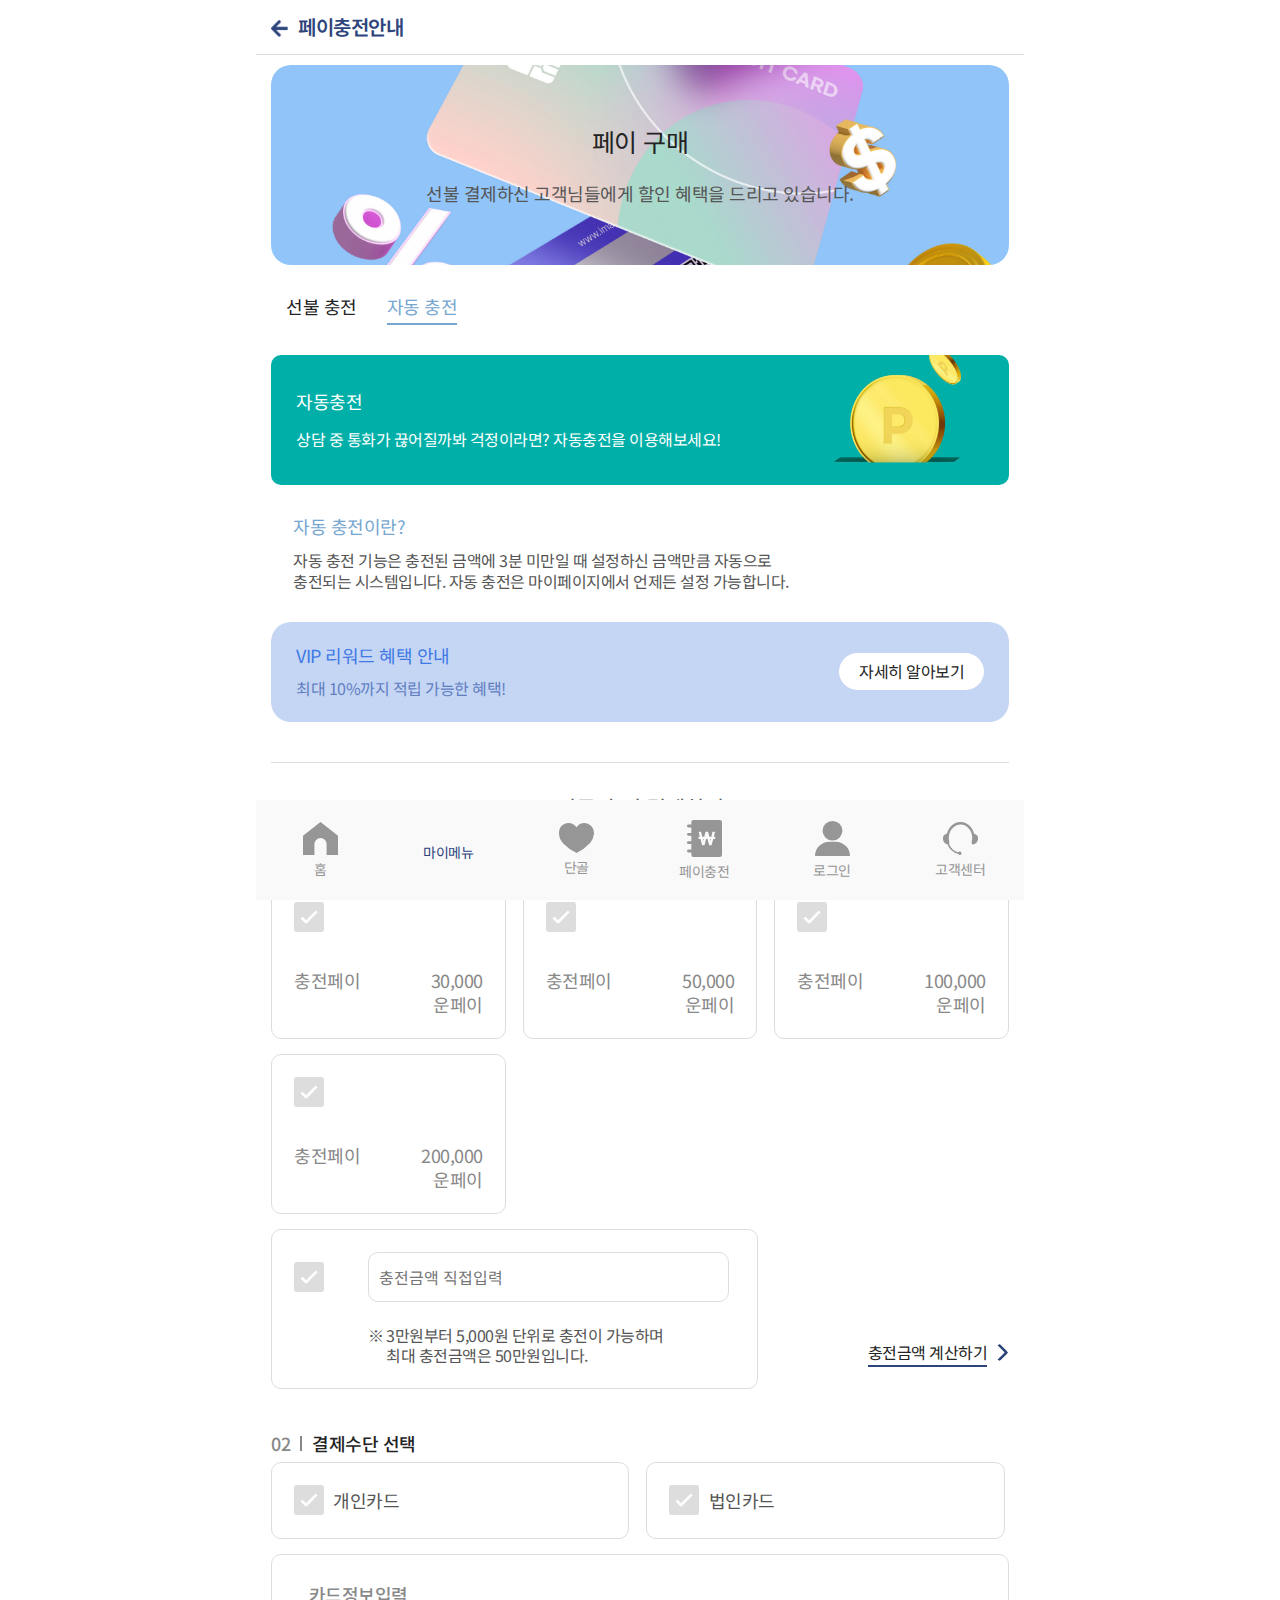
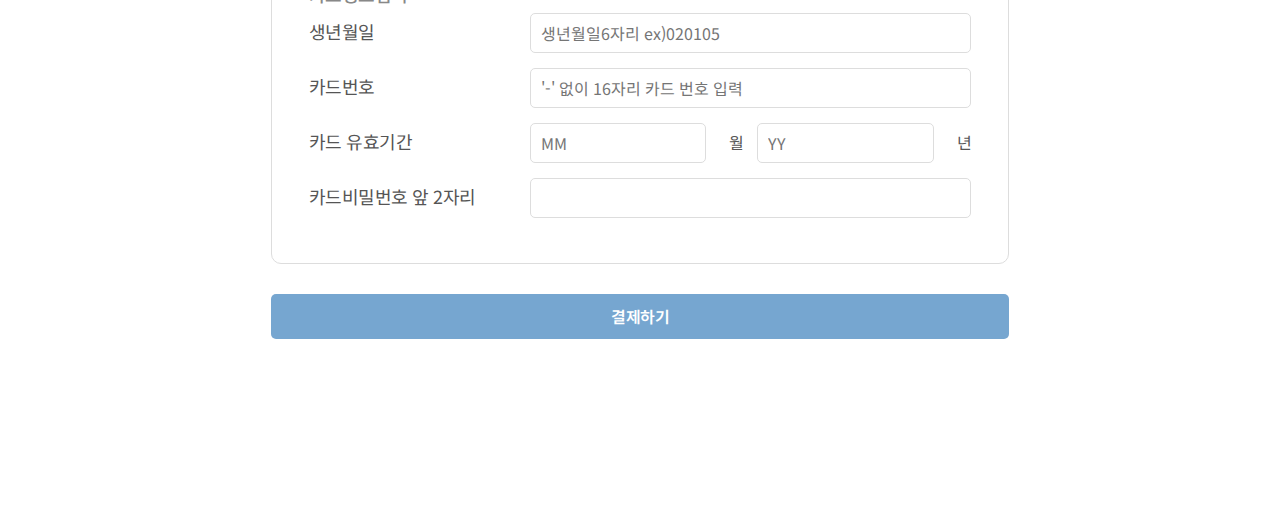
==== sub/auto_charge.html @ 11840596 "Update auto_charge.html" ====
<!DOCTYPE html>
<html lang="ko">
<head>
    <meta charset="UTF-8">
    <meta name="viewport" content="width=device-width, initial-scale=1.0">
    <title>운톡닷컴 페이충전</title>
    <link rel="preconnect" href="https://fonts.googleapis.com">
    <link rel="preconnect" href="https://fonts.gstatic.com" crossorigin>
    <link rel="stylesheet" href="https://fonts.googleapis.com/css2?family=Noto+Sans+KR:wght@100;300;400;500;700;900&family=Noto+Sans:ital,wght@0,100;0,200;0,300;0,400;0,500;0,600;0,700;0,800;0,900;1,100&display=swap">
    <link rel="stylesheet" href="../css/mobile_shop.css">
    <link rel="stylesheet" href="../css/reset.css">
    <link rel="stylesheet" href="../css/common.css">
    <link rel="stylesheet" href="../css/style.css">
    <link rel="stylesheet" href="../css/member.css">
    <link rel="stylesheet" href="../css/login.css">
    <link rel="stylesheet" href="https://cdnjs.cloudflare.com/ajax/libs/Swiper/9.4.1/swiper-bundle.min.css">
    <script src="https://cdnjs.cloudflare.com/ajax/libs/jquery/1.12.4/jquery.min.js"></script>
    <script src="https://cdnjs.cloudflare.com/ajax/libs/Swiper/9.4.1/swiper-bundle.min.js"></script>
    <script src="../js/nav.js"></script>
    <script src="../js/main.js"></script>
</head>
<body>
    <div id="wrap">
        <header id="header">
            <div class="headWrap">
                <a href="../index.html" class="flex">
                    <img src="../img/arrow_back.png" alt="뒤로가기" title=""> 페이충전안내</a>
            </div>    
        </header>
        <main id="container">        
            <div class="inner">
                <section id="charge_visual" class="table">
                    <div class="table_cell">
                        <h2 class="sub_title">페이 구매</h2>
                        <p>선불 결제하신 고객님들에게<br class="black_414"/> 할인 혜택을 드리고 있습니다.</p>
                    </div>
                </section>
                <section id="prepayment">
                    <div class="tab_box">
                        <ul class="flex">
                            <li><a href="../sub/charge.html">선불 충전</a></li>
                            <li class="active"><a href="../sub/auto_charge.html">자동 충전</a></li>
                        </ul>
                    </div>
                    <div class="banner auto_banner">
                        <h3>자동충전</h3>
                        <p>상담 중 통화가 끊어질까봐 걱정이라면?<br class="black_414"/> 자동충전을 이용해보세요!</p>
                    </div>
                    <div class="prepaid_box">
                        <h4><b>자동 충전이란?</b></h4>
                        <p>자동 충전 기능은 충전된 금액에 3분 미만일 때 설정하신 금액만큼 자동으로<br />충전되는 시스템입니다. 자동 충전은 마이페이지에서 언제든 설정 가능합니다.</p>
                    </div>
                    <div class="benefits flex">
                        <div class="inner">
                            <h3>VIP 리워드 혜택 안내</h3>
                            <p>최대 10%까지 적립 가능한 혜택!</p>
                        </div>
                        <div class="more_btn">
                            <a href="../sub/mypage/benefits.html">자세히 알아보기</a>
                        </div>
                    </div>
                </section>
                <section id="time_choice" class="auto_choice">
                    <form name="frm" id="frm" action="../charge_auto_update.html" class="charge-wrap" method="post" >
                        
                        <h3>자동 충전 결제하기</h3>
                        <div class="deps01">
                            <h4>01 <i></i> <span>자동충전 금액 선택</span></h4>
                            <ul class="clearfix">
                                <li class="item_layer">
                                    <div class="flex clearfix">
                                        <input type="checkbox"  data-it_name="30000" data-price="33000"  id="cost1-1"  data-charge="30000" data-time="15"  class="myCheckbox"  name="it_id" value="1676374103">
                                        <label for="cost1-1" data-price="33000" data-charge="30000"></label>
                                    </div>
                                    <div class="pay_area">
                                        <p class="charge_pay">
                                            <span class="pay_left">충전페이</span><span class="unpay"><big>30,000</big><br>운페이</span>
                                        </p>
                                        <p class="total_pay" style="display: none">
                                            <span class="pay_left">결제금액</span><span class="unpay"><big>33,000</big>원</span>
                                        </p>
                                    </div>
                                </li>
                                <li class="item_layer">
                                    <div class="flex clearfix">
                                        <input type="checkbox"  data-it_name="50000" data-price="55000"  id="cost1-2"  data-charge="50000" data-time="20"  class="myCheckbox"  name="it_id" value="1676374361">
                                        <label for="cost1-2" data-price="55000" data-charge="50000"></label>
                                    </div>
                                    <div class="pay_area">
                                        <p class="charge_pay">
                                            <span class="pay_left">충전페이</span><span class="unpay"><big>50,000</big><br>운페이</span>
                                        </p>
                                        <p class="total_pay" style="display: none">
                                            <span class="pay_left">결제금액</span><span class="unpay"><big>55,000</big>원</span>
                                        </p>
                                    </div>
                                </li>
                                <li class="item_layer">
                                    <div class="flex clearfix">
                                        <input type="checkbox"  data-it_name="100000" data-price="110000"  id="cost1-3"  data-charge="100000" data-time="42"  class="myCheckbox"  name="it_id" value="1676374435">
                                        <label for="cost1-3" data-price="110000" data-charge="100000"></label>
                                    </div>
                                    <div class="pay_area">
                                        <p class="charge_pay">
                                            <span class="pay_left">충전페이</span><span class="unpay"><big>100,000</big><br>운페이</span>
                                        </p>
                                        <p class="total_pay" style="display: none">
                                            <span class="pay_left">결제금액</span><span class="unpay"><big>110,000</big>원</span>
                                        </p>
                                    </div>
                                </li>
                                <li class="item_layer">
                                    <div class="flex clearfix">
                                        <input type="checkbox"  data-it_name="200000" data-price="220000"  id="cost1-4"  data-charge="200000" data-time="80"  class="myCheckbox"  name="it_id" value="1676374531">
                                        <label for="cost1-4" data-price="220000" data-charge="200000"></label>
                                    </div>
                                    <div class="pay_area">
                                        <p class="charge_pay">
                                            <span class="pay_left">충전페이</span><span class="unpay"><big>200,000</big><br>운페이</span>
                                        </p>
                                        <p class="total_pay" style="display: none">
                                            <span class="pay_left">결제금액</span><span class="unpay"><big>220,000</big>원</span>
                                        </p>
                                    </div>
                                </li>
                                <li class="last_box item_layer">
                                    <div class="flex">
                                        <input type="checkbox" name="it_id" data-it_name="직접입력" value="outitem" id="check_last" class="myCheckbox">
                                        <label for="check_last"></label>
                                    </div>
                                    <div class="pay_area">
                                        <p>
                                            <input type="number" name="pay_price" id="pay_price" placeholder="충전금액 직접입력">
                                            <label for=""><span></span></label>
                                        </p>
                                        <p class="txt"><span>※ </span><span> 3만원부터 5,000원 단위로 충전이 가능하며<br> 최대 충전금액은 50만원입니다.</span></p>
                                    </div>
                                </li>
                                <li class="last">
                                    <a href="#!">충전금액 계산하기</a><i></i>
                                </li>
                            </ul>
                        </div>
                        <!-- 결제수단 -->
                        <div class="deps02">
                            <h4>02 <i></i> <span>결제수단 선택</span></h4>
                            <ol class="clearfix">
                                <li class="flex">
                                    <input id="Credit" name="cardtype" value="개인카드" type="checkbox" class="myCheckbox">
                                    <label for="Credit"></label>
                                    <span>개인카드</span>
                                </li>
                                <li class="flex">
                                    <input id="Account" name="cardtype" value="법인카드"  type="checkbox" class="myCheckbox">
                                    <label for="Account"></label>
                                    <span>법인카드</span>
                                </li>
                            </ol>
                        </div>
                        <!-- 카드정보입력 -->
                        <div class="card_information">
                            <h4>카드정보입력</h4>
                            <label for="birth"  id="birthLabel">
                                <span class="first">생년월일</span>
                                <div class="text_box">
                                    <input type="number" id="birth" name="birth" value="" placeholder="생년월일6자리 ex)020105" maxlength="6" oninput="maxLengthCheck(this)" numberonly>
                                </div>
                            </label>
                            <label for="bizID" id="bizIDLabel" style="display:none;">
                                <span class="first">사업자등록번호</span>
                                <div class="text_box">
                                    <input type="number" id="bizID" name="bizid" value="" placeholder="사업자번호10자리 ex)1290011111" maxlength="10" oninput="maxLengthCheck(this)" numberonly>
                                </div>
                            </label>
                            <label for="no">
                                <span class="first">카드번호</span>
                                <div class="text_box">
                                    <input type="text" name="no" id="no" placeholder="'-' 없이 16자리 카드 번호 입력" numberonly maxlength="16"  oninput="maxLengthCheck(this)">
                                </div>
                            </label>
                            <label for="">
                                <span class="first">카드 유효기간</span>
                                <div class="text_box text2">
                                    <input type="number" placeholder="MM" name="month" maxlength="2" oninput="maxLengthCheck(this)"  class="win"><span>월</span>
                                    <input type="number" name="year" placeholder="YY" maxlength="2" oninput="maxLengthCheck(this)" class="win"> <span>년</span>
                                </div>
                            </label>
                            <label for="">
                                <span class="first">카드비밀번호 앞 2자리</span>
                                <div class="text_box">
                                    <input type="password" placeholder="" name="cardpw" id="card-pw" maxlength="2">
                                </div>
                            </label>
                        </div>

                        <div class="all_btn">
                            <a href="#" class="block order_btn">결제하기</a>
                        </div>
                        <input type="hidden" name="it_price" id="it_price">
                        <input type="hidden" name="it_name" id="it_name">
                        <input type="hidden" name="coinamt" id="coinamt">
                    </form>
                </section>
            </div>
            <script>
                /*$('.auto_choice .deps02 ol li > .myCheckbox').click(function() {
                    $('#alarm_modal').addClass('show');
                });*/
                $(document).ready(function() {
                    // 체크박스 상태 변화 감지
                    $('.deps02 .myCheckbox').change(function() {
                        // 현재 선택된 체크박스의 id 가져오기
                        let selectedId = $(this).attr('id');

                        // 모든 체크박스 해제
                        $('.deps02 .myCheckbox').prop('checked', false);

                        // 선택한 체크박스만 선택 상태로 만들기
                        $('#' + selectedId).prop('checked', true);

                        // 선택된 체크박스에 따라서 표시
                        if (selectedId === 'Credit') {
                            $('#birthLabel').show();
                            $('#bizIDLabel').hide();
                        } else if (selectedId === 'Account') {
                            $('#bizIDLabel').show();
                            $('#birthLabel').hide();
                        }
                    });
                });

                let isComposing = false;

                document.addEventListener('DOMContentLoaded', () => {
                    const numberOnlyInputs = document.querySelectorAll('input[type=text][numberonly]');

                    numberOnlyInputs.forEach(input => {
                        input.addEventListener('compositionstart', () => {
                            isComposing = true;
                        });

                        input.addEventListener('compositionend', () => {
                            isComposing = false;
                            setTimeout(() => {
                                input.value = input.value.replace(/[^0-9]/g, '');
                            }, 0);
                        });

                        input.addEventListener('input', (e) => {
                            if (!isComposing) {
                                setTimeout(() => {
                                    e.target.value = e.target.value.replace(/[^0-9]/g, '');
                                }, 0);
                            }
                        });
                    });
                });


                //number값일때 최대값 체크하여 제한하기
                function maxLengthCheck(object){
                    if (object.value.length > object.maxLength){
                        object.value = object.value.slice(0, object.maxLength);
                    }
                }
            </script>
            <style>
                .price_input{
                    display: block;
                    margin: 10px 0 0;
                    width: 100%;
            /* background: url(/img/select_arrow_g.png) no-repeat right 7px center/12px #fff; */
                    width: 100%;
                    height: 40px;
                    font-size: 14px;
                    color: #AAAAAA;
                    outline: 0;
                    border: 1px solid #ddd;
                    border-radius: 5px;
                    text-align: left;
                    padding: 10px;
                }
            </style>

            <form action="#!">
                <div id="calculate" class="modal">
                    <div class="modal-content">
                        <h3>충전 금액 계산하기</h3>
                        <a href="#!" class="close"><img src="../img/close_icon.png" alt="닫기버튼"></a>
                        <div class="flex">
                            <span class="block">상담 가격 (30초당)
                                <select  name="point" id="cost_each" onchange="val_1=this.value">
                                    <option value="0">0원</option>
                                    <option value="1000">1,000원</option>
                                    <option value="1200">1,200원</option>
                                    <option value="1300">1,300원</option>
                                    <option value="1500">1,500원</option>
                                </select>
                            </span>
                            <span class="block">보유 코인
                                <input type="text" class="price_input my_coin" value="0" onchange="val_2=this.value">
                            </span>
                        </div>
                        <div class="total_btn" onclick="calcing(val_1,val_2)">
                            <a href="#"><img src="../img/calc_icon.png" alt="" >계산하기</a>
                        </div>
                        <div class="timer">
                            <p><span class="forminsec">0 분 0 초</span> 상담가능</p>
                        </div>
                        <div class="modal-buttons">
                            <button type="button" id="calc_confirmBtn">확인</button>
                        </div>
                    </div>
                </div>
            </form>
            <div id="terms_modal" class="modal">
                <div class="modal-content">
                    <h3 class="font_nomal">정보수집약관</h3>
                    <a href="#!" class="close"><img src="/img/close_icon.png" alt="닫기버튼"></a>

                    <div class="terms">
                        <h4 class="font_small">결제정보 수집약관</h4>
                        <p class="font_small">
                            운톡닷컴의 결제정보 수집 약관이 들어갑니다.운톡닷컴의 결제정보 수집 약관이 들어갑니다. 운톡닷컴의 결제정보 수집 약관이 들어갑니다. 톡닷컴의 결제정보 수집 약관이 들어갑니다. 운톡닷컴의 결제정보 수집 약관이 들어갑니다.
                        </p>
                    </div>
                </div>
            </div>
            <!-- 결제하기 알림 팝업 -->
            <div id="alarm_modal" class="modal">
                <div class="modal-content">
                    <h3>알림</h3>

                    <div class="alarm_txt">
                        <p>다음과 같이 자동충전을 설정하시겠습니까?</p>
                        <p>남은시간이 <span>3분 미만</span>이 되면<br />
                            자동으로 <b>30,000(VAT별도)원</b>이 <span>결제</span>되어<br />
                            <b>30,000페이</b>가 자동충전됩니다.</p>
                    </div>
                    <div class="modal-buttons">
                        <button id="cancelBtn">취소</button>
                        <button id="alarm_confirmBtn">확인</button>
                    </div>
                </div>
            </div>


            <script>
                //동의 체크 라벨 트리커 시키기
                function triggerLabel() {
                    document.querySelector('label[for="agree"]').click();
                }

                $('.item_layer').click(function() {
                    $(".item_layer").each(function(){
                        $(this).removeClass('active');
                        $(this).find('input[type=checkbox]').prop('checked',false);

                    });
                    $(this).closest('li').toggleClass('active');
                    $(this).prop('checked',true);
                    if ($(this).closest('li').hasClass('active')) {
                        let checkTime = $(this).data('time');
                        let checkPrice = $(this).data('price');
                        let checkBay = $(this).data('charge');
                        let it_id = $(this).val();
                        //console.log(checkTime+" "+checkPrice+" "+checkBay+" "+it_id);

                        if (it_id !="outitem") {
                            $(".it_time").text(checkTime);
                            $(".it_model").text(number_format(checkBay));
                            $(".it_price").text(number_format(checkPrice));
                            //$(".it_time").text(checkTime);
                        }else{
                            $(".it_time").text('');
                            $(".it_model").text('');
                            $(".it_price").text('');
                        }
                    }
                });

                $('.pay_layer .myCheckbox').click(function() {
                    $(".pay_layer").each(function(){
                        $(this).removeClass('active');
                        $(this).find('input[type=checkbox]').prop('checked',false);

                    });
                    $(this).closest('li').toggleClass('active');
                    $(this).prop('checked',true);
                });

                $(function(){
                    //계산하기 닫기 버튼
                    $("#calc_confirmBtn").click(function(){
                        $("#calculate").removeClass('show');
                    });
                });


                let val_1 = $('#cost_each option').eq(0).val();

                let val_2 = '';
                let val_result;
                let val_seconds;
                function calcing(val_1,val_2){
                    if(!val_2){
                        val_2 = $(".my_coin").val();
                    }
                    val_result = ((val_2 / val_1) * 30);
                    val_seconds = val_result % 60;
                    // console.log(Math.floor(val_result/60) + '분:' + Math.floor(val_seconds) + '초');
                    //$('.forminsec').text(Math.floor(val_result/60)+"분 "+Math.floor(val_seconds)+'초');

                }

                $(function(){
                    $(".order_btn").click(function(){

                        /*let agree = $("input[name='agree']:checked").val();
                        if(!agree){
                            alert('결제 정보 수집 및 제공에 동의해 주세요.');
                            return false;
                        }*/
                        if(!g5_is_member){
                            alert("로그인 이후 이용가능합니다. 로그인후 이용해 주세요.");
                            location.href='http://untok.tium.co.kr/bbs/login.php?url=/sub/auto_charge.php';
                            return false;
                        }

                        it_id = $("input[name='it_id']:checked").val();
                        if(!it_id){
                            alert('충전할 요금제를 선택해 주세요.');
                            return false;
                        }
                        if (it_id =="outitem") {
                            if ($("input[name='pay_price']").val() =="") {
                                alert("결제금액을 입력해주세요");
                                return false;
                            }
                            it_price = $("input[name='pay_price']").val();
                        }


                        let card_type = "";
                        $(".deps02 .myCheckbox").each(function(){
                        if ($(this).prop('checked') ==true){
                            card_type = $(this).val();
                        }
                        });
                        if(card_type ==""){
                            alert("결제수단을 선택해 주세요.");
                            return false;
                        }
                        if (card_type =="개인카드"){
                            if($("#birth").val() ==""){
                                alert("생년월일을 입력해주세요.");
                                $("#birth").focus();
                                return false;
                            }
                        }else{
                            if($("#bizID").val() ==""){
                                alert("사업자번호를 입력해주세요.");
                                $("#bizID").focus();
                                return false;
                            }
                        }

                        if($("input[name='no']").val() ==""){
                            alert("카드번호를 입력해주세요.");
                            $("input[name='no1']").focus();
                            return false;
                        }
                        let cardno = $("input[name='no']").val();
                        if (cardno.length !=16) {
                            alert('카드번호를 정확히 입력해 주세요.');
                            return false;
                        }
                        if($("input[name='month']").val() ==""){
                            alert("카드번호 유효기간월을 입력해주세요.");
                            $("input[name='month']").focus();
                            return false;
                        }
                        if($("input[name='year']").val() ==""){
                            alert("카드번호 유효기간년을 입력해주세요.");
                            $("input[name='year']").focus();
                            return false;
                        }

                        if($("#card-pw").val() ==""){
                            alert("비밀번호를 입력해주세요.");
                            $("#card-pw").focus();
                            return false;
                        }

                        let chargePrice =0;
                        // 부가세율
                        let taxRate = 10; // %
                        $(".item_layer").each(function(){
                            if ($(this).hasClass('active')) {
                                it_name = $(this).find('input').data('it_name');
                                chargePrice = $(this).find('input').data('charge');
                                it_price = $(this).find('input').data('price');
                                if (it_id =="outitem") {
                                    chargePrice = parseInt($("input[name='pay_price']").val());

                                    // 부가세 구하기
                                    var tax = chargePrice * (taxRate / 100);
                                    it_price = chargePrice + tax;
                                }
                            }
                        });
                        $("input[name='it_price']").val(it_price);
                        $("input[name='it_name']").val(it_name);
                        $("input[name='coinamt']").val(chargePrice);
                        $("#frm").submit();

                    });
                });
            </script>
            <article class="quick-menu">
                <ul>
                    <li>
                        <a href="../index.html">
                            <img src="../img/quick-home.svg" alt="" class="on">
                            <img src="../img/quick-home_off.svg" alt="" class="off">
                            <p>홈</p>
                        </a>
                    </li>
                    <li class="on" >
                        <a href="../sub/mypage/mypage.html">
                            <img src="/..img/quick-menu2.svg" alt="" class="on">
                            <img src="../img/quick-menu_off2.svg" alt=""  class="off">
                            <p>마이메뉴</p>
                        </a>
                    </li>
                    <li >
                        <a href="../sub/mypage/connexion.html">
                            <img src="../img/quick-heart.svg" alt="" class="on">
                            <img src="../img/quick-heart_off.svg" alt=""  class="off">
                            <p>단골</p>
                        </a>
                    </li>
                    <li>
                        <a href="../sub/charge.html">
                            <img src="../img/quick-charge.svg" alt="" class="on">
                            <img src="../img/quick-charge_off.svg" alt=""  class="off">
                            <p>페이충전</p>
                        </a>
                    </li>
                    <li>
                        <a href="../sub/login.html">
                            <img src="../img/quick-login.svg" alt="">
                            <p>로그인</p>
                        </a>
                    </li>
                    <li class="center custom-button-1 custom-button-16" >
                        <a href="#!">
                            <img src="../img/quick-center_on.svg" alt="" class="on">
                            <img src="../img/quick-center.svg" alt=""  class="off">
                            <p>고객센터</p>
                        </a>
                    </li>
                </ul>
                <script>
                    $('.quick-menu ul li').click(function(){
                        $('.quick-menu ul li').removeClass('on');
                        $(this).addClass('on');
                    })
                </script>
            </article>
        </main>
        <footer id="footer"></footer>
        <button onclick="scrollToTop()" id="toTopBtn"></button>
    </div>    
</body>
</html>
---- css/mobile_shop.css ----
@charset "utf-8";
@import url(//fonts.googleapis.com/earlyaccess/nanumgothic.css);
@import url(//cdn.rawgit.com/hiun/NanumSquare/master/nanumsquare.css);

/* 초기화 */
/*html {overflow-y:scroll}
body {margin:0;padding:0;font-size:16px;line-height:1.267em;height:100%;font-family:"Nanum Square", "Nanum Gothic", "dotum", "Poppins", sans-serif;background:#fff;color:#666;min-width:320px}
html, h1, h2, h3, h4, h5, h6, form, fieldset {margin:0;padding:0;border:0}
h1, h2, h3, h4, h5, h6 {font-size:1em}
article, aside, details, figcaption, figure, footer, header, hgroup, menu, nav, section {display:block}
header ul, nav ul, footer ul {margin:0;padding:0;list-style:none}
legend {position:absolute;font-size:0;line-height:0;text-indent:-9999em;overflow:hidden}
label, input, button, select {vertical-align:middle}
input, button {margin:0;padding:0;font-size:1em}
button,input[type=submit] {cursor:pointer}
input[type=text], input[type=password], input[type=submit], input[type=image], button {-webkit-appearance:none}
input[type="button"], input[type="submit"], input[type="reset"], input[type="file"], button {-webkit-appearance:none;cursor:pointer;padding:0}
textarea, select {font-size:1em;font-family:"Nanum Square", "Nanum Gothic", "dotum", sans-serif}
textarea {border-radius:0;-webkit-appearance:none}
p {margin:0;padding:0;word-break:break-all}
hr {display:none}
pre {overflow-x:scroll;font-size:1.1em}
a:link, a:visited {color:#000;text-decoration:none}
ul,li,dl,dt,dd {padding:0;margin:0}
ul {list-style:none}

*, *:before, *:after {box-sizing:border-box;outline:none;-webkit-tap-highlight-color:rgba(0, 0, 0, 0)}
*,:after,:before {
 -webkit-box-sizing:border-box;
 -moz-box-sizing:border-box;
 box-sizing:border-box
}*/

input[type=text],input[type=password], textarea {
-webkit-transition:all 0.30s ease-in-out;
-moz-transition:all 0.30s ease-in-out;
-ms-transition:all 0.30s ease-in-out;
-o-transition:all 0.30s ease-in-out;
outline:none
}
 
input[type=text]:focus,input[type=password]:focus, textarea:focus,select:focus {
-webkit-box-shadow:0 0 5px #9ed4ff;
-moz-box-shadow:0 0 5px #9ed4ff;
box-shadow:0 0 5px #9ed4ff;
border:1px solid #558ab7 !important
}

/* 팝업레이어 */
#hd_pop {z-index:1000;position:relative;margin:0 auto;width:100%;height:0px}
#hd_pop h2 {position:absolute;font-size:0;text-indent:-9999em;line-height:0;overflow:hidden}
.hd_pops {position:absolute;border:1px solid #e9e9e9;background:#fff}
.hd_pops_con {}
.hd_pops img {max-width:100%;height:auto}
.hd_pops_footer {padding:10px 0;background:#000;color:#fff;text-align:right}
.hd_pops_footer button {margin-right:5px;padding:5px 10px;border:0;background:#393939;color:#fff}

/* 상단 레이아웃 */
#hd {position:relative}
#hd h1 {position:absolute;font-size:0;text-indent:-9999em;line-height:0;overflow:hidden}
#hd_wr {width:100%;background:#fff;border-bottom:1px solid #eee}
#hd_wr_inner {position:relative;margin:0 auto;max-width:1200px;height:100px;padding:15px}

.hd_right_btn {position:absolute;top:10px;right:0;margin-top:20px}
.hd_right_btn button {border:none;background:none;width:35px;height:35px;line-height:35px;margin-left:3px;font-size:1.2em}
.hd_right_btn>a {float:left;display:inline-block;width:35px;height:35px;line-height:35px;margin-left:3px;border:0;background:0;text-align:center;font-size:1.2em;vertical-align:top;color:#3c3c3c}
.hd_right_btn .cart {position:relative}
.hd_right_btn .cart .cart-count {position:absolute;top:20%;right:0px;display:block;height:16px;line-height:16px;background:#ff4444;font-size:11px;color:#fff;padding:0 5px;border-radius:50%}

.fixed #scroll_top_gnb {display:inline-block}
#scroll_top_gnb {display:none;width:885px;margin:15px 0 0 15px}
#gnb_scroll {margin:0 auto;display:table}
#gnb_scroll li {display:inline-block;font-size:1em;font-weight:bold;padding:0 10px}
#gnb_scroll li:hover a {color:#3e976c}

@media (max-width:1240px) {
	#hd_wr {padding:0 20px}
}

@media (max-width:1200px) {
	#scroll_top_gnb {width:auto}
}

@media (max-width:970px) {
	#hd_wr {padding:0}
}

.btn_align {float:left;display:inline-block}
.join_btn {position:relative}

.animated2 {
 -webkit-animation-duration:1s;
 animation-duration:1s;
 -webkit-animation-fill-mode:both;
 animation-fill-mode:both;
 -webkit-animation-timing-function:linear;
 animation-timing-function:linear;
 animation-iteration-count:infinite;
 -webkit-animation-iteration-count:infinite;
}

@-webkit-keyframes bounce2 {
 0%, 100% {-webkit-transform:translateY(0)}
 50% {-webkit-transform:translateY(-5px)}
}

@keyframes bounce2 {
 0%, 100% {transform:translateY(0)}
 50% {transform:translateY(-5px)}
}

.bounce2 {-webkit-animation-name:bounce2;animation-name:bounce2}
#animated-example {z-index:999999;width:45px;height:20px;font-size:0.65em;line-height:20px;background-color:#ffa841;opacity:0.8;color:#fff;position:absolute;top:35px;left:-5px;border-radius:3px}
#animated-example:before {content:"";position:absolute;top:-4px;right:18px;width:4px;height:4px;border-left:4px solid transparent;border-right:4px solid transparent;border-bottom:4px solid #ffa841}

.hd_search h3 {padding:20px;border-bottom:1px solid #f7f7f7}
.hd_search #sch_str {margin:20px;width:257px;height:40px;border-radius:20px;border:1px solid #eee;background:#f7f7f7;padding:0 40px 0 20px}
.hd_search #sch_submit {position:absolute;top:83px;right:25px;width:40px;height:35px;border:0;border-radius:0 3px 3px 0;cursor:pointer;background:none;font-size:15px;color:#333}
.hd_search .btn_close {position:absolute;right:10px;top:12px;z-index:999;color:#cecece}
.hd_search .btn_close:hover {color:#ddd}

.tnb_con {display:none;width:300px;background:#fff;border:1px solid #eee;position:absolute;top:70px;right:0;z-index:9999}
.tnb_con:before {content:"";position:absolute;top:-10px;right:5px;width:0;height:0;border-style:solid;border-width:0 10px 12px 10px;border-color:transparent transparent #fff transparent;z-index:1}
.tnb_con:after {content:"";position:absolute;top:-12px;right:5px;width:0;height:0;border-style:solid;border-width:0 10px 12px 10px;border-color:transparent transparent #eee transparent}

.hd_search .tnb_con:before {right:80px}
.hd_search .tnb_con:after {right:80px}

#btn_hdcate {position:absolute;top:10px;left:0;margin-top:25px;min-width:26px;width:26px;height:26px;background:none;border:0;font-size:1.4em;color:#3c3c3c}

#hd #btn_hdmy {position:absolute;top:10px;right:45px}

#hd_wr_inner #logo {text-align:center;margin-top:10px}
#hd_wr_inner #logo img {}

#hd_wr.fixed {position:fixed;top:0;left:0;z-index:999}
#hd_wr.fixed #hd_wr_inner {height:80px}
#hd_wr.fixed #hd_wr_inner #logo {display:inline-block;float:left;margin-top:5px}
#hd_wr.fixed #btn_hdcate {display:none;margin-top:20px}
#hd_wr.fixed .hd_right_btn {margin-top:10px}
#hd_wr.fixed #sidr {display:none}
#hd_wr.fixed .tnb_con {top:60px}

@media (max-width:970px) {
    #hd_wr_inner {height:60px}
    #hd_wr_inner #logo {display:inline-block;margin-top:-5px;margin-left:35px}
    #hd_wr_inner #logo img {width:90%}
    #btn_hdcate {margin-top:0;left:20px;top:17px}
    .fixed #scroll_top_gnb {display:none}
    .hd_right_btn {margin-top:0;margin-right:20px;}
    
    #hd_wr.fixed {}
	#hd_wr.fixed #hd_wr_inner {height:60px}
	#hd_wr.fixed #hd_wr_inner #logo {margin-top:-5px}
	#hd_wr.fixed #btn_hdcate {display:inline-block;margin-top:0}
	#hd_wr.fixed .hd_right_btn {margin-top:0}
	#hd_wr.fixed #sidr {display:none}
	#hd_wr.fixed .tnb_con {top:60px}
}

/*카테고리*/
.sidr {display:block;position:fixed;top:0;width:345px;height:100%;z-index:999999;overflow-x:hidden;overflow-y:auto;border-right:1px solid #eee;background:#fff}
.sidr.sidr-left {left:-345px;right:auto}
.menu_close {display:none}
.sidr-open .menu_close {display:block;position:fixed;left:345px;top:0;width:100%;height:100%;background:#000;color:#fff;font-size:20px;border:0;z-index:199999;opacity:0.7}
#category {clear:both}
#category .menu_wr {height:100%;overflow-y:auto;background:#fff;padding:30px;position:relative;z-index:199919}

.cate_tab:after {display:block;visibility:hidden;clear:both;content:""}
.cate_tab li {float:left;width:33.333%;text-align:center;font-size:0.92em}
.cate_tab a {display:block;border-bottom:1px solid #bbb;padding:10px 0;color:#666}
.cate_tab .selected {border-bottom:1px solid #3e976c;color:#3e976c}

#hd_sch {text-align:center;padding:0 0 10px}
#hd_sch h2 {position:absolute;font-size:0;text-indent:-9999em;line-height:0;overflow:hidden}
#hd_sch .sch_inner {position:relative}
#hd_sch #sch_str {width:100%;height:40px;border-radius:20px;border:1px solid #eee;background:#f7f7f7;padding:0 40px 0 20px}
#hd_sch .sch_submit {position:absolute;top:2px;right:5px;width:40px;height:35px;border:0;border-radius:0 3px 3px 0;cursor:pointer;background:none;font-size:15px;color:#333}

.cate a {display:block;color:#333;padding:0 10px;border-bottom:1px solid #efefef}
.cate li {position:relative;line-height:40px}
.cate li button {position:absolute;top:0;right:0;background:url;border:0;width:30px;height:40px;overflow:hidden;border:0;background:url(../img/mobile/gnb_bg.png) no-repeat 50% 50%;text-indent:-9999px}
.cate li button.ct_cl {background:url(../img/mobile/gnb_bg2.png) no-repeat 50% 50%}

.sub_cate {display:none}
.sub_cate a {border-bottom:1px solid #efefef;background:url(../img/btn_next.gif) no-repeat 21px 17px;padding-left:30px}
.sub_cate2 a {padding-left:40px;background-position:31px 17px}
.sub_cate3 a {padding-left:50px;background-position:41px 17px}
.sub_cate4 a {padding-left:60px;background-position:51px 17px}

/* 중간 레이아웃 */
#wrapper {}
#container {padding:0 0 10px;max-width:1120px;margin:0 auto}
#container.idx-container {max-width:100%}
#container .idx_only {max-width:1120px;margin:0 auto}
#container .idx_only:after {display:block;visibility:hidden;clear:both;content:""}
#container_title {margin:40px 0 10px;padding:0;font-size:1.4em;text-align:center;font-weight:bold}
#container_title span {display:inline-block;padding-bottom:10px}
#container.con_item_veiw {max-width:100%}
.con_tit_view {position:absolute;font-size:0;line-height:0;overflow:hidden}

@media (max-width:969px) {
	#container {padding:10px}
	#container.idx-container {padding:0}
	#container_title {margin:20px 0}
}

/* 내용관리 */
#ctt {margin:10px 0;padding:10px;border-top:1px solid #e9e9e9;border-bottom:1px solid #e9e9e9}
.ctt_admin {margin:0 5px;text-align:right}
#ctt header h1 {position:absolute;font-size:0;line-height:0;overflow:hidden}
#ctt_con {padding:10px 0}
.ctt_img {text-align:center}

/* 하단 레이아웃 */
#ft {border-top:1px solid #eee;margin:20px 0 0;text-align:left;line-height:1.5em}
#ft h2 {position:absolute;font-size:0;text-indent:-9999em;line-height:0;overflow:hidden}
#ft h3 {margin:0 0 15px;font-size:1.2em;font-weight:normal;letter-spacing:1px;font-weight:normal;color:#3e976c}
#ft h3 a {color:#3e976c}
.ft_wr {margin:0 auto;max-width:1200px;padding:20px 0}
.ft_wr:after {display:block;visibility:hidden;clear:both;content:""}
.ft_con {width:25%;float:left;padding:10px 3%;color:#777;font-size:0.85em;line-height:1.5em;word-wrap:break-word;border-left:1px solid #eee;min-height:230px}
#ft_cs {border-left:0}
#ft_cs strong {color:#000;font-size:1.5em}
#ft_cs p {margin:5px 0 0;color:#777}
#ft_cs .qa_link {display:inline-block;background:#397b57;color:#fff;padding:0 10px;line-height:32px;margin:10px 0 0;border-radius:2px}
#ft_bank p {margin:0 0 10px;color:#000;font-weight:bold}
#ft_if strong {display:block;color:#000}
#ft_if span {margin-right:5px;display:inline-block}

#ft_link {border-top:1px solid #eee;border-bottom:1px solid #eee;padding:5px 0;text-align:center;font-size:0.85em}
#ft_link li {display:inline-block;line-height:14px;padding:0 10px;text-align:left;font-weight:normal;border-left:1px solid #d8d8d8}
#ft_link li:first-child {border:0}
#ft_link li a {color:#d8d8d8}

.ft_copy {font-size:0.85em;clear:both;background:#f9f9f9;padding:10px 0;text-align:center;color:#d0d0d0}
#ft_to_top {position:fixed;bottom:10px;right:10px;width:40px;height:40px;line-height:40px;background:#96c5ae;border-radius:50%;color:#fff;text-align:center;font-size:15px;z-index:99}
#ft_to_top:hover {background:#3e976c}

@media (max-width:969px) {
	.ft_con {width:100%;padding:20px 10px;min-height:auto;border-left:0;border-top:1px solid #eee}
	.ft_wr {padding:10px}
	#ft_cs {border-top:0}
	#ft_cs a {width:100%;text-align:center}
	#ft_link {padding:15px}
	#ft_link li {padding:0 5px}
}

/* 목록 바로가기 */
.sanchor {border-bottom:1px solid #3e976c;margin:30px 0 10px;text-align:center;font-size:0}
.sanchor:after {display:block;visibility:hidden;clear:both;content:""}
.sanchor li {display:inline-block;margin-bottom:-1px;text-align:center;line-height:40px;font-size:0.92em;font-size:12px;margin-left:-1px}
.sanchor a {display:block;color:#646464;border:1px solid #ddd;border-bottom-color:#3e976c;background:#fcfcfc;padding:0 30px}
.sanchor a:hover {background:#fff}
.sanchor a.sanchor_on {border:1px solid #3e976c;border-bottom:1px solid #fff;font-weight:bold;color:#000;background:#fff;position:relative}
.sanchor a span {display:inline-block;line-height:18px;padding:0 5px;background:#aaa;color:#fff;border-radius:5px}
.sanchor a.sanchor_on span {background:#3e976c}

@media (max-width:969px){
	.sanchor {border:none;border-bottom:0;margin-bottom:15px}
	.sanchor li {width:33.333%;margin-left:-1px}
	.sanchor a {padding:0 5px;border-color:#ddd}
	.sanchor a.sanchor_on {background:#fff;border-color:#3e976c;color:#3e976c}
}


/* ####### 쇼핑몰 컨텐츠 ####### */

.st_bg {display:inline-block;width:1px;height:10px;margin:0 10px;background:#e2e1e0;vertical-align:-1px}
#listtype {margin:30px 0 20px}

/* 장바구니 주문서 공통 */
#sod_chk {margin:10px;font-size:0.85em}
.sod_list {margin:10px;font-size:0.85em}
.sod_list .sod_li {background:#fff;border:1px solid #eee;margin:10px 0}
.sod_list .li_name {border-bottom:1px solid #eee;line-height:1.3em;padding:15px;font-size:1.2em}
.sod_list .li_op_wr {position:relative;margin:10px;padding-left:90px;min-height:80px}
.sod_list .total_img {position:absolute;top:0;left:0}
.sod_list .mod_options {padding:0 7px;border:1px solid #ff4444;color:#ff4444;background:#fff;height:30px;line-height:21px;margin:5px 0 0}
.sod_list .li_prqty {margin:10px 10px;border-top:1px solid #dcdcdc;padding:10px 0 0}
.sod_list .li_prqty:after {display:block;visibility:hidden;clear:both;content:''}
.sod_list .li_prqty_sp {float:left;width:50%;display:block;line-height:20px;padding:0 7px;text-align:right}
.sod_list .li_prqty_sp span {float:left}
.sod_list .prqty_sc,.sod_list .prqty_price {border-right:1px solid #dcdcdc}
.sod_list .total_price {background:#f5f5f5;border:1px solid #e2e2e2;display:block;clear:both;margin:10px;text-align:right;padding:5px 10px;line-height:20px}
.sod_list .total_price span {float:left}
.sod_list .total_price strong {font-size:1.25em;color:#ff4444}
.sod_opt li {padding-left:10px;background:url('../img/bullet.gif') no-repeat 3px 50%;color:#777;margin:3px 0;line-height:1.3em}

#sit_opt_added {margin:0 0 10px;padding:0 0 10px;border-bottom:0;list-style:none;border-bottom:1px solid #e9e9e9}
#sit_opt_added li {padding:10px 15px;border:1px solid #e9e9e9;position:relative;margin-bottom:5px}
#sit_opt_added li .opt_name {line-height:18px;padding:0 0 5px}
#sit_opt_added li .opt_count {}
#sit_opt_added li .opt_count:after {display:block;visibility:hidden;clear:both;content:""}
#sit_opt_added button {float:left;width:30px;height:30px;border:1px solid #cdcdcd;background:#fff;color:#666;font-size:0.92em}
#sit_opt_added button:hover {color:#000}
#sit_opt_added .num_input {float:left;border:0;height:30px;width:40px;border-top:1px solid #e4e4e4;border-bottom:1px solid #e4e4e4;text-align:center}
#sit_opt_added .sit_opt_del {border:0;font-size:15px;background:#fff;margin-left:3px}
#sit_opt_added .sit_opt_del:hover {color:red}
#sit_opt_added .sit_opt_prc {float:right;display:block;padding:0 3px;text-align:right;line-height:30px;font-size:1.183em;font-weight:bold}

/* 장바구니 */
#mod_option_frm {position:absolute;top:0;left:0;background:#fff;width:100%;z-index:99;border-radius:0 0 3px 3px;
-webkit-box-shadow:1px 1px 5px rgba(0,0,0,0.4);
-moz-box-shadow:1px 1px 5px rgba(0,0,0,0.4);
box-shadow:1px 1px 5px rgba(0,0,0,0.4)}
#mod_option_frm h2 {height:45px;line-height:45px;font-size:1.167em;background:#333;color:#fff;padding:0 15px}
#mod_option_frm #sit_tot_price {margin:15px;font-size:1.3em;font-weight:bold;text-align:right;position:relative}
#mod_option_frm #sit_tot_price span {font-weight:normal;font-size:13px}

#mod_option_frm #sit_sel_option ul {background:#f3f3f3;border:0}
#mod_option_frm h3 {margin:0 0 10px;color:#5772d5}
#mod_option_frm .option_wr {margin:15px}
#mod_option_frm .option_wr label {margin:0 0 5px;display:block}
#mod_option_frm .option_wr select {width:100%;height:30px;border:1px solid #d9d9d9;margin:0 0 5px}
#mod_option_frm .btn_confirm {margin:15px}
#mod_option_frm .btn_confirm .btn_submit {height:40px;font-size:1.167em;font-weight:bold;width:100%}
#mod_option_frm .btn_confirm .btn_close {position:absolute;top:0;right:0;width:45px;height:45px;border:0;background:none;color:#fff;font-size:1.25em}

#sod_bsk .btn_del_wr {margin:10px}
#sod_bsk .sod_ta_wr {background:#fff;padding:15px}
#sod_bsk .go_shopping {margin:10px}
#sod_bsk .go_shopping .btn01 {height:45px;line-height:43px;font-size:1em;font-weight:bold;width:100%;text-align:center}
#m_sod_bsk_tot {background:#f4f4f4;border-radius:5px;padding:5px 10px}
#m_sod_bsk_tot:after {display:block;visibility:hidden;clear:both;content:""}
#m_sod_bsk_tot dt {float:left;width:40%;padding:5px 0;line-height:20px;clear:both}
#m_sod_bsk_tot dd {float:left;width:60%;padding:5px 0;text-align:right;line-height:20px}
#m_sod_bsk_tot .sod_bsk_cnt {border-top:1px solid #e2e2e2;font-weight:bold;margin-top:5px;line-height:25px}
#m_sod_bsk_tot .sod_bsk_cnt strong {color:#ff4444;font-size:1.25em}
#sod_bsk_act .btn_submit {width:200px;height:45px;font-size:1em;font-weight:bold;margin:10px 0}

/* 주문서 작성 */
#sod_frm .od_prd_list {background:#fff}
.od_prd_list .td_chk {border-left:0}
.od_prd_list .td_prd {border-left:0;position:relative;padding-left:90px;min-height:100px}
.od_prd_list .td_prd .sod_img {position:absolute;top:15px;left:0}
.od_prd_list .td_prd .sod_name {min-height:80px}
.od_prd_list .td_prd .prd_name {font-size:1.167em}
.od_prd_list .total_prc {color:#ff006c;font-weight:bold;font-size:1.167em}

#sod_frm_orderer {padding:10px;border-bottom:1px solid #d6d3d3}
#sod_frm_taker {padding:10px}
#sod_frm_taker h2,#sod_frm_orderer h2 {margin:10px 0;font-size:1.25em}
.odf_list li {}
.odf_list label,.odf_list strong {display:block;margin:7px 0 5px;color:#444;font-weight:normal}
.odf_list .frm_input {width:100%;margin:0 0 5px}
.odf_list .dlv_slt div {background:#f3f3f3;border:1px solid #ccc;margin:5px 0;padding:10px}
.odf_list .dlv_slt div label {display:inline-block;margin:3px 0;color:#000}
#order_address {display:inline-block;width:100px;text-align:center;border:1px solid #3e976c;color:#fff;height:30px;margin-left:10px;line-height:28px;vertical-align:baseline;background:#3e976c}
.odf_list .ad_default {display:inline-block;margin:0}
.odf_list .btn_addsch {position:absolute;top:5px;right:5px;border-radius:3px;height:30px}
.odf_list .add_num {position:relative;display:block}
.odf_list textarea {border:1px solid #ccc;background:#fff;color:#000;vertical-align:middle;border-radius:3px;padding:5px;width:100%;height:70px;
-webkit-box-shadow:inset 0 1px 1px rgba(0, 0, 0, .075);
-moz-box-shadow:inset 0 1px 1px rgba(0, 0, 0, .075);
box-shadow:inset 0 1px 1px rgba(0, 0, 0, .075);
}
#m_sod_frm_paysel {margin:10px 0}
#m_sod_frm_paysel ul {margin:0 0;background:#fff;padding:10px;border-bottom:1px solid #ccc}
#m_sod_frm_paysel ul:after {display:block;visibility:hidden;clear:both;content:""}
#m_sod_frm_paysel li {float:left;padding:5px;width:46%;height:25px}
#m_sod_frm_paysel .KPAY {background:url('../../../img/kpay.png') no-repeat;width:37px;height:15px;overflow:hidden;text-indent:-999px;display:inline-block;background-size:100%}
#m_sod_frm_paysel .PAYNOW {background:url('../../../img/paynow.png') no-repeat;width:46px;height:15px;overflow:hidden;text-indent:-999px;display:inline-block;background-size:100%}
#m_sod_frm_paysel .PAYCO {background:url('../../../img/payco.png') no-repeat 1px;width:46px;height:15px;overflow:hidden;text-indent:-999px;display:inline-block;background-size:100%}
#m_sod_frm_paysel .inicis_lpay {background:url('../../../img/lpay_logo.png') no-repeat;width:35px;height:12px;overflow:hidden;text-indent:-999px;display:inline-block;background-size:100%}
.kakaopay_icon {background:url('../../../img/kakao.png') no-repeat;height:21px;width:74px;display:inline-block;overflow:hidden;text-indent:-999px;background-size:100%}
.samsung_pay {background:url('../../../img/samsungpay.png') no-repeat;height:12px;width:83px;display:inline-block;overflow:hidden;text-indent:-999px}

#sod_frm {font-size:0.85em}
#sod_frm .sod_ta_wr {background:#fff;padding:15px}
#sod_frm .btn_confirm {width:400px;margin:0 auto 10px}
#sod_frm .btn_submit {width:49.5%;height:45px;font-size:1em;margin:5px 0}
#sod_frm .btn_cancel,#sod_frm .btn01 {width:49.5%;line-height:45px;height:45px;font-size:1em;margin:5px 0;padding:0;border-radius:0}

#sod_frm_pay {padding:10px;border-top:1px solid #f3f3f3}
#sod_frm_pay h2 {margin:10px 0;font-size:1.25em}
#sod_frm_pay .cp_btn1,#sod_frm_pay .cp_cancel1 {margin-top:0}
.odf_tbl {position:relative}
.odf_tbl table {background:#fff;width:100%;border-collapse:collapse;border-bottom:1px solid #ccc}
.odf_tbl table th {border-top:1px solid #eceff4;padding:10px;text-align:left;width:120px;font-weight:normal}
.odf_tbl table td {border-top:1px solid #eceff4;padding:7px 10px;text-align:right}

#sod_frm_pt_alert {margin:10px 0;color:#328abd}

.sod_frm_point {padding:10px 0;clear:both}
.sod_frm_point div {background:#fff;border-bottom:1px solid #eceff4;padding:10px;text-align:right}
.sod_frm_point div:after {display:block;visibility:hidden;clear:both;content:''}
.sod_frm_point div label {float:left;line-height:30px}
.sod_frm_point div span {display:block;font-size:0.92em}
.sod_frm_point div span:after {display:block;visibility:hidden;clear:both;content:''}
.sod_frm_point .max_point_box em {font-style:normal !important}
.sod_frm_point div strong {float:left;color:#666;font-weight:normal}
.sod_frm_point #od_temp_point {height:30px;border:1px solid #ccc;text-align:right}

#settle_bank {background:#fff;border-bottom:1px solid #ccc;padding:10px;text-align:right;clear:both}
#settle_bank select {height:30px;margin:0 0 5px;width:100%}
#settle_bank #od_deposit_name {height:30px;border:1px solid #ccc;text-align:center}
#settle_bank label {float:left;line-height:30px}
#sod_frm_pt_info {border-bottom:1px solid #ccc}
.od_coupon {position:absolute;top:0;left:0;background:#fff;width:100%;z-index:99;border-radius:0 0 3px 3px;
-webkit-box-shadow:1px 1px 5px rgba(0,0,0,0.4);
-moz-box-shadow:1px 1px 5px rgba(0,0,0,0.4);
box-shadow:1px 1px 5px rgba(0,0,0,0.4)}
.od_coupon h3 {height:45px;line-height:45px;font-size:1.167em;background:#333;color:#fff;padding:0 15px;text-align:left}
.od_coupon .tbl_head02 {}
.od_coupon .tbl_head02 .btn_frmline {background:#3b67c2;color:#fff;border:0;padding:0 5px;line-height:25px}
.od_coupon .tbl_head02 td {text-align:left}
.od_coupon .tbl_head02 th {width:auto !important}
.od_coupon .tbl_head02 .td_mngsmall {width:60px;text-align:center}
.od_coupon .tbl_head02 .td_numbig {width:80px;text-align:right}
.od_coupon .btn_confirm {margin:20px}
.od_coupon .btn_confirm .btn_submit {height:40px;font-size:1.167em;font-weight:bold;width:100%}
.od_coupon .btn_confirm .btn_close {position:absolute;top:0;right:0;width:45px;height:45px;border:0;background:none;color:#fff;font-size:1.25em}

.cp_btn ,.cp_btn1 {padding:0 7px;border:1px solid #38b2b9;color:#38b2b9;background:#fff;height:23px;line-height:21px;margin:10px 0 0}
.cp_apply {background:#3b67c2;color:#fff;border:0;padding:0 5px;line-height:25px}
.cp_cancel,.cp_cancel1 {padding:0 7px;border:1px solid #aaa;color:#666;background:#fff;height:23px;line-height:21px;margin:10px 0 0 2px}

#sod_frm_escrow {margin:10px}
#sod_frm_escrow h2 {font-size:1.25em}
#od_pay_sl h3 {font-size:1.25em}

/* 쿠폰 */
#scp_list li {position:relative;padding:0}
#scp_list .li_pd {position:relative;padding:10px}
#scp_list .li_title {font-weight:bold;font-size:1.167em}
#scp_list .pd_price {position:absolute;top:10px;right:10px}
#scp_list .pd_price strong {color:#ff006c;font-size:1.5em}
#scp_list .li_target {color:#666;margin:5px 0 0;background:#f3f3f3;border-top:1px dotted #ccc;padding:5px 10px}
#scp_list .pd_date {float:right;color:#777}

/* 배송지 목록 */
#sod_addr {}
#sod_addr ul {margin:0;padding:0;list-style:none}
#sod_addr li {position:relative;padding:0;border-bottom:1px solid #e9e9e9}
#sod_addr .addr_title {border-bottom:1px solid #ddd;padding:10px 10px 10px 30px}
#sod_addr .ad_subject {height:30px;border:1px solid #bbb;width:100%;padding:0 10px}
#sod_addr .ad_chk {position:absolute;top:17px;left:10px}
#sod_addr .addr_info {padding:15px}
#sod_addr .addr_name {margin:0 0 10px;font-weight:bold;font-size:1.083em}
#sod_addr .addr_addr {line-height:1.5em;margin:5px 0}
#sod_addr .addr_tel {margin:5px 0;color:#666}
#sod_addr .fa-mobile {font-size:14px}
#sod_addr .addr_btn {border-radius:0 0 3px 3px;padding:10px}
#sod_addr .addr_btn:after {display:block;visibility:hidden;clear:both;content:""}
#sod_addr .sel_address {width:32%;float:left;margin-right:1%;height:30px;background:none;border:1px solid #333;color:#333;padding:0 5px}
#sod_addr .del_address {display:block;width:32%;text-align:center;float:left;margin-right:1%;border:1px solid #aaa;background:none;color:#888;padding:0 5px;height:30px;line-height:28px;vertical-align:middle}
#sod_addr input[type="radio"] {position:absolute;width:0;height:0;overflow:hidden;visibility:hidden;text-indent:-999px;left:0;z-index:-1px}
#sod_addr .add_lb {display:inline-block;float:left;width:32%;text-align:center;border:1px solid #4162ff;color:#4162ff;height:30px;line-height:28px}
#sod_addr input[type="radio"]:checked+.add_lb {z-index:3;background:#4162ff;color:#fff}

/* 주문내역 */
#sod_v {margin:10px}
#sod_v .td_stat {width:100px}
#sod_v_info {margin:0 0 10px;padding:10px;background:#e6d5d2;color:#883d1a;text-align:center;border-bottom:1px solid #c3bcb1}

/* 주문상세내역 */
#sod_list_inq {}
.sod_fin_list .sod_ta_wr {padding:15px;background:#fff}
.sod_fin_list h2 {position:absolute;border:0;font-size:0;line-height:0;content:""}
.sod_fin_list .prqty_stat {position:absolute;top:0;right:0;padding:3px 5px;background:#6583c5;color:#fff}
.sod_fin_list .li_opt {color:#777;margin:3px 0;line-height:1.3em;padding-right:50px}
#sod_sts_wrap {margin:10px}
#sod_sts_wrap .btn_wr {border-top:1px solid #bbb;text-align:center}
#sod_sts_explan_open {padding:0 10px;height:30px;border:1px solid #bbb;border-top:1px solid #e6e6e6;margin-top:-1px;color:#333;background:none}
#sod_sts_explan {display:none}
#sod_fin_legend {background:#f7f7f7;margin:0 0 10px;padding:10px;line-height:20px}
#sod_fin_legend:after {display:block;visibility:hidden;clear:both;content:""}
#sod_fin_legend dt {float:left;width:20%}
#sod_fin_legend dd {float:left;width:80%}
#sod_fin_view {margin:10px}
#sod_fin_view h2 {position:absolute;border:0;font-size:0;line-height:0;content:""}
#sod_fin_view h3 {font-size:1.167em;margin:20px 0 10px}

#sod_fin_no {margin:10px;border:2px solid #b9b9b9;background:#f3f3f3;color:#444;text-align:center;padding:10px}
#sod_fin_no strong {font-size:1em}

#sod_fin_tot {margin:10px}
#sod_fin_tot h2 {font-size:1.167em;margin:20px 0 10px}
#sod_fin_tot ul {margin:0;padding:0;list-style:none}
#sod_fin_tot li {padding:10px;background:#38b2b9;border-bottom:1px solid #5ec2c7;color:#fff;zoom:1}
#sod_fin_tot li:after {display:block;visibility:hidden;clear:both;content:""}
#sod_fin_tot #alrdy {border-bottom:0 !important}
#sod_fin_tot #alrdy .right {margin-top:10px;text-align:right;color:#f3f3f3;font-size:0.9em}
#sod_fin_tot #alrdy .right p {position:relative}
#sod_fin_tot #alrdy .right .title {position:absolute;left:0;padding-left:8px}
#sod_fin_tot strong {float:right}

#sod_fin_cancel {margin:10px}
#sod_fin_cancel h2 {position:absolute;border:0;font-size:0;line-height:0;content:""}
#sod_fin_cancel h2 {position:absolute;font-size:0;line-height:0;overflow:hidden}
#sod_fin_cancel button {height:40px;border:1px solid #5e6b6f;font-weight:bold;width:100%;background:none;color:#5e6b6f}
#sod_fin_cancel p {text-align:center;background:#ffe0e0;border:2px solid #d50c0c;padding:15px;color:#d50c0c;font-size:1.167em;font-weight:bold}
#sod_fin_cancelfrm {display:none;margin:10px 0 0;text-align:center;background:#fff;padding:15px}
#sod_fin_cancelfrm .frm_input {background:#fff;margin:0 0 5px;width:100%}
#sod_fin_cancelfrm .btn_frmline {background:#5e6b6f;color:#fff;border:0;padding:10px;width:100%;cursor:pointer}
#sod_fin_test {padding:10px}


/* 마이페이지 */
#smb_my {position:relative;max-width:1120px;font-size:0.85em;margin:20px auto}

#smb_my_ov{background:#fff;border:1px solid #e6e6e6;margin:0 0 15px;}
#smb_my_ov .hello_name{background:#f8f8f8;text-align:center;padding-bottom:20px;border-bottom:1px solid #e6e6e6;position:relative;}
#smb_my_ov h2 {position:absolute;font-size:0;text-indent:-9999em;line-height:0;overflow:hidden}
#smb_my_ov .my_img{display:inline-block;border-radius:50%;overflow:hidden;position:relative;margin:35px 0 0;
-webkit-box-shadow:0 6px 10px rgba(0,0,0,0.1);
-moz-box-shadow:0 6px 10px rgba(0,0,0,0.1);
box-shadow:0 6px 10px rgba(0,0,0,0.1);}
#smb_my_ov .btn_edit{position:absolute;bottom:0;left:0;width:100%;background:#959595;line-height:23px;color: #fff;}
#smb_my_ov .btn_edit:hover {background:#d25959;color:#fff}
#smb_my_ov .my_name {margin:10px 0}
#smb_my_ov .btn_out {position:absolute;top:0;right:0;background:#fff;border-bottom:1px solid #e6e6e6;border-left:1px solid #e6e6e6;border-radius:0 0 0 5px;padding:0 5px;line-height:22px;font-size:11px;color:#777}

#smb_my_wr {min-height:560px}

.my_cou_wr {border-bottom:1px solid #e6e6e6;font-weight:bold;}
.my_cou_wr:after {display:block;visibility:hidden;clear:both;content:""}
.my_cou_wr .my_cou {float:left;width:50%;border-right:1px solid #e6e6e6;text-align:center;padding:10px 0}
.my_cou_wr .my_po {float:left;width:50%;text-align:center;padding:10px 0}
.my_cou_wr img{padding:5px 0 0;width:23px;height:auto;}
.my_cou_wr a {color:#3e976c}
.my_cou_wr span {display:block;line-height:20px;color:#000}

.my_info {padding:0 10px;line-height:18px}
.my_info dt {border-top:1px solid #e6e6e6;color:#fda83c;padding:10px 0 0;font-size:0.92em}
.my_info dd {padding:0 0 10px}
.my_info dt:first-child {border:0}

.btn_my_if{width:100%;border:0;background:#fff;padding:10px;background:#f3f3f3}

#smb_my_od {position:relative;margin:0 0 50px;padding:0}
#smb_my_od h2 {margin:0 0 10px;font-size:1.25em}
#smb_my_wish {margin:0 0 35px}
#smb_my_wish h2 {margin:0 0 10px;font-size:1.25em}
#smb_my_wish ul:after {display:block;visibility:hidden;clear:both;content:""}
#smb_my_wish li {float:left;width:25%;padding:5px}
#smb_my_wish li img {width:100%;height:auto;}
#smb_my_wish li a {display:block;margin:5px 0;font-weight:bold}
#smb_my_wish .empty_list {width:100%;padding:100px 0;text-align:center}
#smb_my_wish .btn_more {position:absolute;right:0;top:0}

@media (min-width:970px){
    #smb_my_ov {position:absolute;top:0;left:0;width:280px}
    #smb_my {padding:10px;padding-left:300px}
    .btn_my_if {display:none}
}

@media (max-width:969px){
    .my_info {display:none}
}

@media (max-width:640px){
        #smb_my_wish li {width:50%}

}


/* 위시리스트 */
#sod_ws {margin:10px}
#sod_ws li {background:#fff;border-bottom:1px solid #eee;margin:10px 0;position:relative;border-radius:3px}
#sod_ws .wish_img { position:absolute;top:50%;left:20px;z-index:10;width:70px;height:70px;margin-top:-35px;border-radius:50%;overflow:hidden;z-index:4}
#sod_ws .wish_info {padding:15px 15px 15px 100px;min-height:90px}
#sod_ws .wish_chk {position:absolute;top:5px;left:5px;z-index:9}
#sod_ws .info_date {color:#777;display:block;font-size:0.92em;margin:5px 0 0}
#sod_ws .wish_prd {display:block;font-weight:bold;font-size:1em}
#sod_ws .wish_del {position:absolute;bottom:10px;right:10px}
#sod_ws .wish_del a {display:block;width:30px;height:30px;line-height:30px;background:#eee;border-radius:3px;color:#777;text-align:center;font-size:1.25em}
#sod_ws .sold_out {display:inline-block;padding:3px 5px;background:#ff0000;color:#fff}

#sod_ws_act {text-align:center;margin:10px auto;width:200px}
#sod_ws_act:after {display:block;visibility:hidden;clear:both;content:''}
#sod_ws_act .btn01 {float:left;width:49%;height:50px;background:#3e976c;font-weight:bold;border:0;color:#fff;font-weight:bold;font-size:1em}
#sod_ws_act .btn02 {float:right;width:49%;height:50px;border:1px solid #3e976c;color:#3e976c;font-weight:bold;background:#fff;font-weight:bold;font-size:1em}

/* 주문내역 include */
#sod_inquiry li {background:#fff;border:1px solid #eee;padding:15px;margin-bottom:10px;position:relative;border-radius:5px}
#sod_inquiry li .idtime_link {font-weight:bold;font-size:1.167em}
#sod_inquiry li .idtime_time {position:absolute;top:15px;right:15px;color:#999}
#sod_inquiry li .inquiry_name {margin:10px 0;color:#666}
#sod_inquiry li .inquiry_price {font-size:1.25em;font-weight:bold}
#sod_inquiry li .inv_status {display:block;text-align:center;margin:5px 0 0;font-weight:bold}
#sod_inquiry li .inv_inv {margin:10px 0 0;display:block;border:1px solid #c4c5cc;color:#666}

.status_01 {display:block;background:#fda83c;color:#fff;line-height:30px;}
.status_02 {display:block;background:#ff6f6f;color:#fff;line-height:30px;}
.status_03 {display:block;background:#5bd085;color:#fff;line-height:30px;}
.status_04 {display:block;background:#6fa8ff;color:#fff;line-height:30px;}
.status_05 {display:block;background:#333;color:#fff;line-height:30px;}
.status_06 {display:block;background:#f3f3f3;border:1px solid #ddd;color:#666;line-height:30px;font-weight:bold}

/* 주문상세내역 중 현금영수증 발급 */
#scash {}
#scash section {padding:10px 0}
#scash h2 {margin:0 0 10px;text-align:center}
#scash .tbl_head01 th {padding:0 10px;border-top:1px solid #eee;border-bottom:1px solid #eee;background:#f2f5f9;text-align:left}
#scash_apply {padding:10px 0 15px;text-align:center}
#scash_apply button {padding:10px;border:0;background:#565e60;color:#fff}
#scash_copy {text-align:center}

/* 화면낭독기 사용자용 */
#hd_login_msg {position:absolute;top:0;left:0;width:1px;height:1px;overflow:hidden}
.msg_sound_only, .sound_only {display:inline-block !important;position:absolute;top:0;left:0;margin:0 !important;padding:0 !important;width:1px !important;height:1px !important;font-size:0;text-indent:-9999em;line-height:0;border:0 !important;overflow:hidden !important}

/* 본문 바로가기 */
#skip_to_container a {z-index:100000;position:absolute;font-size:0;line-height:0;overflow:hidden;left:0}
#skip_to_container a:focus, #skip_to_container a:active {width:100%;height:75px;background:#21272e;color:#fff;font-size:1.5em;font-weight:bold;text-align:center;text-decoration:none;line-height:3.3em}

/* 이미지 등비율 리사이징 */
.img_fix {width:100%;height:auto}

/* 캡챠 자동등록(입력)방지 기본 -pc */
#captcha {position:relative; display: flex; flex-wrap: wrap;}
#captcha legend {position:absolute;margin:0;padding:0;font-size:0;line-height:0;text-indent:-9999em;overflow:hidden}
#captcha #captcha_img {height:40px;border:1px solid #898989;vertical-align:top;padding:0;margin:0}
#captcha #captcha_mp3 {margin:0;padding:0;width:40px;height:40px;border:0;background:transparent;vertical-align:middle;overflow:hidden;cursor:pointer;width:40px;height:40px;background:url('../../../img/captcha.png') no-repeat;text-indent:-999px;border-radius:3px;margin:0 2px;}
#captcha #captcha_reload {margin:0;padding:0;width:40px;height:40px;border:0;background:transparent;vertical-align:middle;overflow:hidden;cursor:pointer;background:url('../../../img/captcha.png') no-repeat 0 -40px;text-indent:-999px;border-radius:3px}
#captcha #captcha_key {margin:0 0 0 3px;padding:0 5px;width:90px;height:40px;border:1px solid #ccc;background:#fff;font-size:1.333em;font-weight:bold;text-align:center;border-radius:3px;vertical-align:top}
#captcha #captcha_info {display:block;margin:3px 0 5px;font-size:0.95em;letter-spacing:-0.1em}
#captcha button {

}
    /* ckeditor 태그 기본값 */
#bo_v_con ul {display:block;list-style-type:disc;margin-top:1em;margin-bottom:1em;margin-left:0;margin-right:0;padding-left:40px}
#bo_v_con ol {display:block;list-style-type:decimal;margin-top:1em;margin-bottom:1em;margin-left:0;margin-right:0;padding-left:40px}
#bo_v_con li {display:list-item}

/* 캡챠 자동등록(입력)방지 기본 - mobile */
#captcha.m_captcha audio {display:block;margin:0 0 5px}

/* Mobile화면으로 */
#mobile_cng {display:block;margin:5px;padding:5px 0;border:1px solid #eee;border-radius:2em;background:#fff;color:#000;font-size:2em;text-decoration:none;text-align:center}

/* ckeditor 단축키 */
.cke_sc {margin:0 0 5px;text-align:right}
.btn_cke_sc {display:inline-block;padding:0 10px;height:23px;border:1px solid #ccc !important;background:#fafafa !important;color:#000 !important;text-decoration:none !important;line-height:1.9em;vertical-align:middle}
.cke_sc_def {margin:0 0 5px;padding:10px;border:1px solid #ccc;background:#f2f5f9;text-align:center}
.cke_sc_def dl {margin:0 0 5px;text-align:left}
.cke_sc_def dl:after {display:block;visibility:hidden;clear:both;content:""}
.cke_sc_def dt, .cke_sc_def dd {float:left;margin:0;padding:5px 0;border-bottom:1px solid #e9e9e9}
.cke_sc_def dt {width:20%;font-weight:bold}
.cke_sc_def dd {width:30%}

/* 콘텐츠별 스타일 */
.cnt_cmt {display:inline-block;margin:0 0 0 5px;font-weight:bold}

/* 버튼 */
/*.btn {display:inline-block;padding:0 5px;height:30px;line-height:30px;border-radius:3px}*/
a.btn01 {display:inline-block;padding:0 7px;border:1px solid #ddd;background:#fff;color:#333;text-decoration:none;vertical-align:middle}
a.btn01:focus, a.btn01:hover {text-decoration:none}
button.btn01 {display:inline-block;margin:0;padding:7px;font-size:0.85em;border:1px solid #ddd;background:#fff;color:#666;text-decoration:none}
a.btn02 {display:inline-block;padding:8px 7px 7px;border:1px solid #3b3c3f;background:#4b545e;color:#fff;text-decoration:none;vertical-align:middle}
a.btn02:focus, .btn02:hover {text-decoration:none}
button.btn02 {display:inline-block;margin:0;padding:7px;border:1px solid #3b3c3f;background:#4b545e;color:#fff;text-decoration:none}
.btn_confirm {text-align:center} /* 서식단계 진행 */
.btn_submit {padding:0 5px;border:0;background:#000;color:#fff;letter-spacing:-0.1em}
fieldset .btn_submit {padding:0 7px;height:24px;line-height:1em}
a.btn_cancel {display:inline-block;padding:8px 7px 7px;border:1px solid #ccc;background:#fff;color:#000;text-decoration:none;vertical-align:middle}
button.btn_cancel {display:inline-block;padding:7px;border:1px solid #ccc;background:#fafafa;color:#000;vertical-align:top;text-decoration:none}
a.btn_frmline, button.btn_frmline {display:inline-block;padding:0 5px;height:1.9em;border:0;background:#333;color:#fff;letter-spacing:-0.1em;text-decoration:none;vertical-align:top;line-height:1.9em} /* 우편번호검색버튼 등 */
button.btn_frmline {font-size:1em}
.btn_top {margin:10px;text-align:right}
.btn_top li {display:inline-block}
.btn_top a, .btn_top .btn_submit {line-height:40px;height:40px;padding:0 10px;border-radius:0;font-size:0.85em}
.btn_top .btn_cancel, .btn_top .btn_b01 {border:1px solid #ddd;background:none;color:#666;line-height:40px;background:#fff;font-size:0.85em}

/* 게시판용 버튼 */
a.btn_b01,.btn_b01 {display:inline-block;background:none;border:1px solid #dddcde;color:#555;text-decoration:none;vertical-align:middle;text-align:center;font-size:0.8em;padding:5px 10px}
.btn_b01:hover, .btn_b01:hover {border-color:#ada5b9}
a.btn_b02,.btn_b02 {display:inline-block;background:#333;color:#fff;text-decoration:none;border:0;vertical-align:middle;text-align:center;font-size:0.8em;padding:5px 10px}
a.btn_b02:hover, .btn_b02:hover {background:#000}
a.btn_b03, .btn_b03 {display:inline-block;background:none;border:1px solid #000;color:#000;background:none;text-decoration:none;vertical-align:middle;text-align:center;font-size:0.8em;padding:5px 10px}
a.btn_b03:hover, .btn_b03:hover {background:#000;color:#fff}
a.btn_admin,.btn_admin {display:inline-block;background:#d13f4a;color:#fff;text-decoration:none;vertical-align:middle;text-align:center;font-size:0.8em;/*padding:5px 10px*/} /* 관리자 전용 버튼 */
.btn_admin:hover, a.btn_admin:hover {background:#ff3746}

/* 기본테이블 */
.tbl_wrap {margin:0 0 10px}
.tbl_wrap table {width:100%;border-collapse:collapse;border-spacing:0}
.tbl_wrap caption {padding:10px 0;color:#4b8b99;font-weight:bold;text-align:left}

.tbl_head01 {margin:0 0 10px}
.tbl_head01 table {border-bottom:1px solid #d3d3d3}
.tbl_head01 caption {padding:0;font-size:0;line-height:0;overflow:hidden}
.tbl_head01 thead th {padding:12px 0;border-top:2px solid #000;border-bottom:1px solid #d3d3d3;background:#fff;color:#383838;font-size:0.95em;text-align:center;letter-spacing:-0.1em}
.tbl_head01 thead a {color:#383838}
.tbl_head01 thead th input {vertical-align:top} /* middle 로 하면 게시판 읽기에서 목록 사용시 체크박스 라인 깨짐 */
.tbl_head01 tfoot th, .tbl_head01 tfoot td {padding:10px 0;border-top:1px solid #c1d1d5;border-bottom:1px solid #c1d1d5;background:#d7e0e2;text-align:center}
.tbl_head01 tbody th {padding:10px 0;border-top:1px solid #e9e9e9;border-bottom:1px solid #e9e9e9}
.tbl_head01 td {padding:15px 5px;border-top:1px solid #f3f3f3;border-left:1px solid #f3f3f3;line-height:1.5em;word-break:break-all}
.tbl_head01 td:first-child {border-left:0}
.tbl_head01 a {}

.tbl_head02 {margin:15px}
.tbl_head02 caption {position:absolute;font-size:0;text-indent:-9999em;line-height:0;overflow:hidden}
.tbl_head02 thead th {padding:7px 0;border-top:1px solid #333;border-bottom:1px solid #ddd;background:#f3f3f3;color:#333;font-size:0.95em;text-align:center}
.tbl_head02 thead a {color:#383838}
.tbl_head02 thead th input {vertical-align:top} /* middle 로 하면 게시판 읽기에서 목록 사용시 체크박스 라인 깨짐 */
.tbl_head02 tfoot th {border-top:1px solid #666;border-bottom:1px solid #666;background:#484848;color:#fff}
.tbl_head02 tfoot td {background:#484848;color:#fff;font-weight:bold;text-align:center}
.tbl_head02 tbody th {padding:5px 0;border-top:1px solid #e9e9e9;border-bottom:1px solid #e9e9e9}
.tbl_head02 td {padding:5px 3px;border-bottom:1px solid #e9e9e9;line-height:1.4em;word-break:break-all}

.tbl_head03 {margin:0 0 10px}
.tbl_head03 table {border-bottom:1px solid #d3d3d3}
.tbl_head03 caption {padding:0;font-size:0;line-height:0;overflow:hidden}
.tbl_head03 thead th {padding:12px 0;border-top:2px solid #000;border-bottom:1px solid #d3d3d3;background:#fff;color:#383838;font-size:0.95em;text-align:center;letter-spacing:-0.1em}
.tbl_head03 thead a {color:#383838}
.tbl_head03 thead th input {vertical-align:top} /* middle 로 하면 게시판 읽기에서 목록 사용시 체크박스 라인 깨짐 */
.tbl_head03 tfoot th, .tbl_head03 tfoot td {padding:10px 0;border-top:1px solid #c1d1d5;border-bottom:1px solid #c1d1d5;background:#d7e0e2;text-align:center}
.tbl_head03 tbody th {padding:10px 0;border-top:1px solid #e9e9e9;border-bottom:1px solid #e9e9e9}
.tbl_head03 td {padding:15px 5px;border-top:1px solid #f3f3f3;border-left:1px solid #f3f3f3;line-height:1.5em;word-break:break-all}
.tbl_head03 td:first-child {border-left:0}
.tbl_head03 a {}

/* 폼 테이블 */
.tbl_frm01 {}
.tbl_frm01 th {padding:10px 0;width:90px;border:1px solid #e9e9e9;border-left:0;text-align:left}
.tbl_frm01 td {padding:10px 5px;border-top:1px solid #e9e9e9;border-bottom:1px solid #e9e9e9;background:transparent}
.wr_content textarea,.tbl_frm01 textarea,.form_01 textarea, .frm_input {border:1px solid #ddd;background:#fff;color:#000;vertical-align:middle;padding:5px;font-size:0.85em;max-width:100%}
.frm_input {height:40px}
.tbl_frm01 textarea {width:100%;height:100px}
.tbl_frm01 a {text-decoration:none}
.tbl_frm01 .frm_address {margin-top:5px;width:100%}
.tbl_frm01 .frm_file {display:block;margin-bottom:5px;width:100%}
.tbl_frm01 .frm_info {display:block;padding:5px 0 0;color:#666;line-height:1.3em}

/* 기본리스트 */
.list_01 {padding:0 10px;font-size:0.85em}
.list_01 li {margin:10px 0;padding:10px 15px;border:1px solid #eee;border-radius: 8px;}
.list_01 li.li_all_chk {position:relative;text-align:center;color: #fff;}
.list_01 li.li_all_chk div {position:absolute;left:5px;top:10px}
.list_01 li.li_all_chk label {vertical-align:baseline}
/* .list_01 li:hover {background:#f9f9f9} */
.list_01 li:after {display:block;visibility:hidden;clear:both;content:""}
.list_01 li.empty_li {border:0}

/* 기본폼 */
.form_01 {margin:10px}
.form_01 div {margin:5px 0;position:relative}
.form_01 li {margin:5px 0;position:relative}
.form_01 textarea, .frm_input {border:1px solid #eee;background:#fff;color:#000;vertical-align:middle;padding:5px}
.form_01 textarea {width:100%;height:100px}
.frm_input {height:40px}
.full_input {width:100%} 
.form_01 .frm_file {display:block;margin-bottom:5px;width:100%}
.form_01 select {height:40px;border-radius:3px}
.form_01 .frm_info {font-size:0.7em;color:#3e976c;text-align:left;margin:3px 0 10px;display:block;line-height:1.6em}

/* 자료 없는 목록 */
.empty_table {padding:50px 0 !important;text-align:center !important;color:#666 !important}
.empty_list {padding:50px 0 !important;text-align:center !important;color:#666 !important}

/* 필수입력 */
.required, textarea.required {background-image:url('../img/require.png') !important;background-repeat:no-repeat !important;background-position:right top !important}

/* 테이블 그리드 padding 0 5px 고려한 넓이 */
.grid_1 {width:40px}
.grid_2 {width:100px}
.grid_3 {width:120px}
.grid_4 {width:190px}
.grid_5 {width:240px}
.grid_6 {width:290px}
.grid_7 {width:340px}
.grid_8 {width:390px}
.grid_9 {width:440px}
.grid_10 {width:490px}
.grid_11 {width:540px}
.grid_12 {width:590px}
.grid_13 {width:640px}
.grid_14 {width:690px}
.grid_15 {width:740px}
.grid_16 {width:790px}
.grid_17 {width:840px}
.grid_18 {width:890px}

/* 테이블 항목별 정의 */
.td_chk {width:50px;text-align:center}
.td_group {width:100px;text-align:center}
.td_board {width:120px;text-align:center}
.td_statsmall {width:50px;text-align:center}
.td_num {width:50px;text-align:center}
.td_numbig {width:100px;text-align:center}
.td_mb_id {width:100px;text-align:center}
.td_nick {width:100px;text-align:center}
.td_name {width:100px;text-align:left}
.td_namesmall {width:100px;text-align:left}
.td_date {width:50px;text-align:center}
.td_datetime {width:170px;text-align:center}
.td_mngsmall {width:50px;text-align:center}
.td_mng {width:80px;text-align:center}
.td_stat {text-align:center}

/* 새창 기본 스타일 */
.new_win {}
.new_win #win_title {font-size:1em;font-weight:bold;height:50px;padding:10px;line-height:30px;background:#000;color:#fff}
.new_win #win_title .sv {font-size:0.75em;line-height:1.2em}
.new_win_con {margin:10px}

.new_win .win_ul {margin:10px}
.new_win .win_ul li {display:inline-block}
.new_win .win_ul li a {display:block;line-height:24px;padding:0 10px}
.new_win .win_ul li .selected {background:#4162ff;color:#fff;border-radius:13px;
-webkit-box-shadow:0 0 5px rgba(65,98,255,0.8);
-moz-box-shadow:0 0 5px rgba(65,98,255,0.8);
box-shadow:0 0 8px rgba(65,98,255,0.8)}

.new_win .win_desc {margin:5px 0;font-size:0.92em;color:#4162ff}
.new_win .win_btn {clear:both;margin:10px;text-align:center}
.new_win .win_btn a {display:inline-block;height:40px;line-height:40px;font-weight:bold}
.new_win .win_btn .btn_close {display:inline-block;padding:0 10px;border:0;background:#000;color:#fff;text-decoration:none;height:40px;margin:10px 0}
.new_win .win_btn .btn_submit {width:100%;height:40px;line-height:40px;border-radius:3px;margin:0 0 20px;display:inline-block}

/* 자바스크립트 alert 대안 */
#validation_check {margin:100px auto;width:500px}
#validation_check h1 {margin-bottom:20px;font-size:1.3em}
#validation_check p {margin-bottom:20px;padding:30px 20px;border:1px solid #e9e9e9;background:#fff}

/* 사이드뷰*/
.sv_wrap {display:inline-block;position:relative;font-weight:normal}
.sv_wrap .sv {z-index:1000;display:none;margin:5px 0 0;border:1px solid #283646;background:#111}
.sv_wrap .sv a {display:inline-block !important;margin:0 !important;padding:5px !important;width:94px;border-bottom:1px solid #283646;color:#fff !important}
.sv_wrap a:focus, .sv_wrap a:hover, .sv_wrap a:active {text-decoration:none !important}
.sv_on {display:block !important;position:absolute;top:10px;left:20px;width:auto;height:auto !important}
.sv_nojs .sv {display:block}

/* 페이징 */
.pg_wrap {clear:both;margin:10px 0;text-align:center}
.pg {display:inline-block}
.pg_page, .pg_current, .qa_page {display:inline-block;padding:0 10px;height:30px;color:#000;line-height:28px;vertical-align:middle}
.pg a:focus, .pg a:hover {text-decoration:none}
.pg_page,.qa_page {background:#fff;border:1px solid #d4d4d4;border-radius:3px}
.pg_start {background:url(../img/btn_first.gif) no-repeat 50% 50% #fff;width:30px;height:30px;text-indent:-999px;overflow:hidden}
.pg_prev {background:url(../img/btn_prev.gif) no-repeat 50% 50% #fff;width:30px;height:30px;text-indent:-999px;overflow:hidden}
.pg_next {background:url(../img/btn_next.gif) no-repeat 50% 50% #fff;width:30px;height:30px;text-indent:-999px;overflow:hidden}
.pg_end {background:url(../img/btn_end.gif) no-repeat 50% 50% #fff;width:30px;height:30px;text-indent:-999px;overflow:hidden}
.pg_current {display:inline-block;background:#000;color:#fff;font-weight:normal;border-radius:3px;line-height:30px}

/* 상품상세 메뉴 floating */
#info_top_layer {display:none;position:absolute;top:0;left:0;width:100%;background-color:#eee}
#form_btn_layer { display:none;position:absolute;top:0;left:0;width:100%;height:60px;background-color:#eee}

/*현금영수증*/
#kcp_req_rx .tbl_head01 tbody th {text-align:left}

/*배송지목록*/
#sod_addr .win_desc {padding:10px 20px}

/*쇼핑몰레이아웃*/
#mb_login .btn_submit {background:#3e976c !important}
#bo_list,#bo_cate {margin-top:10px !important}
#fregisterform {}
#bo_w .btn_submit, #bo_w a.btn_cancel {padding:8px 7px}
#bo_w {padding:10px}
#fqalist {}
#sit_sms_new #sms_agree {padding:10px 20px !important}

/*이벤트*/
#sev_hhtml,#sev_thtml {padding:10px}
#sev_hhtml img,#sev_thtml img {width:100%}

/*네이버페이*/
.naverpay-item {padding-top:15px;clear:both}
#sod_bsk_act .naverpay-cart {margin-top:15px;clear:both;position:static}

/*PC 주문서*/
#sod_frm_orderer .tbl_frm01, #sod_frm_taker .tbl_frm01 {background:#fafafa;padding:10px 0}
#sod_frm_orderer table th, #sod_frm_taker table th {border:0;padding:10px 5px;text-align:right}
#sod_frm_orderer table td, #sod_frm_taker table td {border:0;padding:5px 10px;vertical-align:middle}

#od_pay_sl input[type="radio"] {position:absolute;width:0;height:0;overflow:hidden;visibility:hidden;text-indent:-999px;left:0;z-index:-1px}
#od_pay_sl .lb_icon {display:inline-block;float:left;width:150px;background:#fff;border:1px solid #eceff4;margin:-1px 0 0 -1px;cursor:pointer;height:60px;position:relative;padding-left:65px;padding-top:20px;z-index:1}
#od_pay_sl input[type="radio"]:checked+.lb_icon {border:1px solid #ff006c;z-index:3}

#sod_frm_paysel {}
#sod_frm_paysel legend {position:absolute;font-size:0;line-height:0;overflow:hidden}
#sod_frm_paysel .KPAY {background:url('../../../img/kpay.png') no-repeat 50% 50% #fff;overflow:hidden;text-indent:-999px}
#sod_frm_paysel .PAYNOW {background:url('../../../img/paynow.png') no-repeat 50% 50% #fff;overflow:hidden;text-indent:-999px}
#sod_frm_paysel .PAYCO {background:url('../../../img/payco.png') no-repeat 50% 50% #fff;overflow:hidden;text-indent:-999px}
#sod_frm_paysel .inicis_lpay {background:url('../../../img/lpay_logo.png') no-repeat 50% 50% #fff;overflow:hidden;text-indent:-999px}
#sod_frm_paysel .kakaopay_icon {background:url('../../../img/kakao.png') no-repeat 50% 50% #f4dc34;overflow:hidden;text-indent:-999px}
#sod_frm_paysel .bank_icon {background:url('../../../img/pay_icon1.png') no-repeat 15px 50% #fff}
#sod_frm_paysel .vbank_icon {background:url('../../../img/pay_icon2.png') no-repeat 15px 50% #fff;padding-top:13px}
#sod_frm_paysel .iche_icon {background:url('../../../img/pay_icon2.png') no-repeat 15px 50% #fff;padding-top:13px}
#sod_frm_paysel .hp_icon {background:url('../../../img/pay_icon3.png') no-repeat 24px 50% #fff}
#sod_frm_paysel .card_icon {background:url('../../../img/pay_icon4.png') no-repeat 17px 50% #fff}

#sod_frm #sod_bsk_tot {margin:10px}
#sod_frm #sod_bsk_tot:after {display:block;visibility:hidden;clear:both;content:""}
#sod_frm #sod_bsk_tot li {position:relative;float:left;background:#fff;width:33.333%;height:70px;text-align:center;border-bottom:1px solid #e7ebf1;padding:15px 0}
#sod_frm #sod_bsk_tot li:after {display:block;visibility:hidden;clear:both;content:""}
#sod_frm #sod_bsk_tot li span {display:block;color:#777;margin-bottom:5px;font-weight:bold}
#sod_frm #sod_bsk_tot .sod_bsk_sell,#sod_frm #sod_bsk_tot .sod_bsk_coupon {border-right:1px solid #e7ebf1}
#sod_frm #sod_bsk_tot .sod_bsk_point,#sod_frm #sod_bsk_tot .sod_bsk_cnt {width:100%;clear:both;height:40px;padding:0 15px;line-height:40px;text-align:right}
#sod_frm #sod_bsk_tot .sod_bsk_point span,#sod_frm #sod_bsk_tot .sod_bsk_cnt span {float:left;margin:0}
#sod_frm #sod_bsk_tot .sod_bsk_coupon:before {display:block;content:"-";position:absolute;top:25px;left:-10px;width:20px;height:20px;background:#fff;color:#ff006c;border-radius:50%;border:1px solid #e7ebf1;font-weight:bold;font-size:16px;line-height:14px}
#sod_frm #sod_bsk_tot .sod_bsk_dvr:before {display:block;content:"+";position:absolute;top:25px;left:-10px;width:20px;height:20px;background:#fff;color:#ff006c;border-radius:50%;border:1px solid #e7ebf1;font-weight:bold;font-size:16px;line-height:14px}
#sod_frm #sod_bsk_tot .sod_bsk_cnt strong {color:#ff006c;font-size:1.25em}
#sod_frm_pay .pay_tbl table {width:100%;border-collapse:collapse}
#sod_frm_pay .pay_tbl th {text-align:left;padding:10px;width:80px;border-bottom:1px solid #e7ebf1;background:#fff;font-weight:bold;color:#777}
#sod_frm_pay .pay_tbl td {text-align:right;padding:10px;height:30px;border-bottom:1px solid #e7ebf1;background:#fff}
#sod_frm_pay .pay_tbl td .cp_cancel {margin:0 0 0 2px}
#sod_frm_pay .pay_tbl td .btn_frmline {padding:0 7px;border:1px solid #38b2b9;color:#38b2b9;background:#fff;height:23px;line-height:21px;margin:0}
#od_tot_price {margin:10px 0;background:#fff;line-height:40px;text-align:right;padding:0 10px}
#od_tot_price span {float:left;font-weight:bold}
#od_tot_price strong {font-size:1.5em;color:#ff006c}

.btn_address{background:#70aff2;border:1px solid #3476be;height:40px;color:#fff;padding:0 10px;font-size:1.083em;font-weight:bold}

.sod_left{display:table-cell;width:65%;padding:0 10px;vertical-align:top}
.sod_right{display:table-cell;width:35%;background:#eceff4;padding:20px;vertical-align:top;height:100%}

@media (max-width: 970px){
    .sod_right,.sod_left{display:block;width:100%;padding:10px}
    #sod_frm .frm_input{width:100%}

}

/*개인결제 폼*/
#m_sod_frm_orderer {margin:10px}
#m_sod_frm_orderer h2 {position:absolute;font-size:0;text-indent:-9999em;line-height:0;overflow:hidden}
#m_sod_frm_orderer ul {background:#fff;margin:10px 0;border-bottom:1px solid #ccc;padding:10px 15px}
#m_sod_frm_orderer li {line-height:20px}
#m_sod_frm_orderer th {width:80px}
#m_sod_frm_orderer td .frm_input {width:100%}
#m_pv_sod_frm .btn_confirm {margin:10px}
#m_pv_sod_frm .btn_confirm .btn_submit {width:100%;height:45px;font-size:1.167em;font-weight:bold;margin:0 0 3px}
#m_pv_sod_frm .btn_confirm .btn_cancel {width:100%;height:45px;line-height:43px;font-size:1.167em;font-weight:bold;padding:0}

button.btn_frmline {
    font-size: 1em;
    width: 140px;
    line-height: 35px;
    height: 35px;
    background: #2E457C;
    border-radius: 50px;
    display: flex;
    align-items: center;
    justify-content: center;

}
설명
---- css/common.css ----
.no-scroll {
  overflow: hidden;
}

@font-face {
  font-family: "a100";
  src: url("/font/appleSD100.woff") format("woff");
}
@font-face {
  font-family: "a200";
  src: url("/font/appleSD200.woff") format("woff");
}
@font-face {
  font-family: "appleSD400";
  src: url("/font/appleSD400.woff") format("woff");
}
@font-face {
  font-family: "a500";
  src: url("/font/appleSD500.woff") format("woff");
}
@font-face {
  font-family: "a600";
  src: url("/font/appleSD600.woff") format("woff");
}
@font-face {
  font-family: "a700";
  src: url("/font/appleSD700.woff") format("woff");
}
@font-face {
  font-family: "a800";
  src: url("/font/appleSD800.woff") format("woff");
}
body {
  font-family: "appleSD400", "Noto Sans KR";
}

#wrap {
  max-width: 768px;
  margin: 0 auto;
}

#header {
  padding: 8px 0;
  height: 55px;
}
#header .headWrap {
  width: calc(100% - 30px);
  margin: 0 auto;
  display: flex;
  justify-content: space-between;
  align-items: center;
  position: relative;
}
#header .headWrap h1 {
  max-width: 40px;
}
#header .headWrap > div {
  display: flex;
  align-items: center;
}
#header .headWrap > div > ul {
  display: flex;
  align-items: center;
}
#header .headWrap > div > ul > li a {
  display: flex;
  margin-left: 15px;
  color: #2E457C;
  font-weight: 600;
  line-height: 2.5;
  font-size: 1rem;
}
@media (max-width: 360px) {
  #header .headWrap > div > ul > li a {
    margin-left: 10px;
  }
}
#header .headWrap > div > ul > li a i {
  display: flex;
  justify-content: center;
  align-items: center;
  margin-right: 3px;
}
#header .headWrap > div > ul > li a i img {
  height: 16px;
}
#header .headWrap > div > ul > li a span {
  font-weight: 600;
}
#header .headWrap > div > ul > li span {
  font-weight: 400;
  align-self: flex-end;
  margin-left: 3px;
}
#header .headWrap > div a.search {
  margin-left: 15px;
  display: flex;
  justify-content: center;
  align-items: center;
}
@media (max-width: 360px) {
  #header .headWrap > div a.search {
    margin-left: 10px;
  }
}
#header .headWrap > div a.member_edite {
  font-size: 11px;
  border: 1px solid #ddd;
  border-radius: 20px;
  padding: 3px 12px;
  margin: 0 0 0 10px;
}
#header .headWrap > div a.member_edite .arrow {
  width: 8px;
  height: 8px;
}

.quick-menu {
  position: fixed;
  left: 50%;
  bottom: 0;
  width: 100%;
  height: 100px;
  max-width: 768px;
  transform: translateX(-50%);
  background: #F9F9F9;
  min-width: 320px;
  z-index: 1;
}
@media (max-width: 768px) {
  .quick-menu {
    height: 67px;
  }
}
.quick-menu ul {
  display: flex;
  height: 100%;
  justify-content: space-between;
}
.quick-menu ul li {
  width: 16.6666666667%;
  height: 100%;
  border-radius: 10px;
  display: flex;
  justify-content: center;
  align-items: center;
}
.quick-menu ul li.on a img.on {
  display: block;
}
.quick-menu ul li.on a img.off {
  display: none;
}
.quick-menu ul li.on a p {
  color: #2E457C;
}
.quick-menu ul li a {
  display: flex;
  flex-direction: column;
  justify-content: center;
  align-items: center;
  width: 100%;
  height: 100%;
}
.quick-menu ul li a img {
  margin: 0 auto;
  display: block;
  width: 100%;
  max-width: 35px;
}
@media (max-width: 768px) {
  .quick-menu ul li a img {
    /*width: auto;*/
    max-width: auto;
    height: 18px;
  }
}
.quick-menu ul li a img.on {
  display: none;
}
.quick-menu ul li a img.off {
  display: block;
}
.quick-menu ul li a p {
  margin-top: 5px;
  color: #969696;
  font-size: 0.875rem;
}
.quick_bar {
  position: fixed;
  left: 50%;
  bottom: 100px;
  width: 100%;
  height: 60px;
  max-width: 768px;
  transform: translateX(-50%);
  padding: 9px 25px;
  z-index: 1;
}
@media (max-width: 768px) {
  .quick_bar {
    bottom: 67px;
    height: 55px;
  }
}
.quick_bar a {
  display: flex;
  justify-content: center;
  align-items: center;
  width: 100%;
  color: #fff;
  border-radius: 7px;
  font-size: 1rem;
  font-weight: 600;
  height: 40px;
  text-align: center;
  line-height: 40px;
  position: relative;
}
@media (max-width: 768px) {
  .quick_bar a {
    height: 35px;
    line-height: 35px;
  }
}
.quick_bar a img {
  width: 17px;
  position: absolute;
  top: 50%;
  transform: translate(0, -50%);
  left: 14px;
}
.quick_bar a:first-child {
  margin: 0 5px 0 0;
}/*# sourceMappingURL=common.css.map */
---- css/style.css ----
@charset "UTF-8";
#container {
  padding-bottom: 70px;
  position: relative;
}
@media (max-width: 768px) {
  #container {
    padding-bottom: 30px;
  }
}
#container #mv article.mvsw {
  position: relative;
}
#container #mv article.mvsw ul {
  overflow: visible;
  max-width: calc(100% - 30px);
}
#container #mv article.mvsw ul li {
  margin: 0 5px;
}
#container #mv article.mvsw ul li a figure {
  aspect-ratio: 38/12.5;
}
#container #mv article.mvsw ul li a figure img {
  margin: 0 auto;
  display: block;
  width: 100%;
  height: 100%;
  -o-object-fit: contain;
     object-fit: contain;
}
#container #mv article.mvsw .mvsw-next {
  position: absolute;
  right: 0;
  top: 50%;
  z-index: 9;
  transform: translateY(-50%);
}
#container #mv article.mvsw .mvsw-prev {
  position: absolute;
  left: 0;
  top: 50%;
  z-index: 9;
  transform: translateY(-50%);
}
#container #mv2 article.teacherSw_area {
  position: relative;
  margin: 20px 0;
}
#container #mv2 article.teacherSw_area .teacherSw {
  width: 90%;
  margin: 0 auto;
}
@media (max-width: 640px) {
  #container #mv2 article.teacherSw_area .teacherSw {
    width: 87%;
  }
}
#container #mv2 article.teacherSw_area ul li {
  width: 15.66666%;
}
@media (max-width: 768px) {
  #container #mv2 article.teacherSw_area ul li {
    width: 15.3333%;
  }
}
#container #mv2 article.teacherSw_area ul li a figure {
  width: 100%;
  height: 100%;
  margin-bottom: 5px;
}
#container #mv2 article.teacherSw_area ul li a figure img {
  width: 100%;
  height: 100%;
  margin: 0 auto;
  -o-object-fit: contain;
     object-fit: contain;
  filter: grayscale(1);
}
#container #mv2 article.teacherSw_area ul li a dl {
  text-align: center;
}
#container #mv2 article.teacherSw_area ul li a dl dt {
  font-size: 1rem;
  margin-bottom: 3px;
  overflow: hidden;
  text-overflow: ellipsis;
  display: -webkit-box;
  -webkit-line-clamp: 1;
  -webkit-box-orient: vertical;
}
#container #mv2 article.teacherSw_area ul li a dl dd {
  display: flex;
  justify-content: center;
  font-size: 0.875rem;
}
#container #mv2 article.teacherSw_area ul li a dl dd em {
  margin-right: 3px;
}
#container #mv2 article.teacherSw_area ul li a dl dd em.sin {
  color: #EB7066;
}
#container #mv2 article.teacherSw_area ul li a dl dd em.tarot {
  color: #B488BB;
}
#container #mv2 article.teacherSw_area ul li a dl dd em.saju {
  color: #76A6D0;
}
#container #mv2 article.teacherSw_area ul li a dl dd em.sim {
  color: #EB7066;
}
#container #mv2 article.teacherSw_area ul li.on a figure img {
  filter: grayscale(0);
}
#container #mv2 article.teacherSw_area .teacher-next {
  position: absolute;
  right: 0px;
  top: 50%;
  transform: translateY(-50%);
  z-index: 9;
}
#container #mv2 article.teacherSw_area .teacher-prev {
  position: absolute;
  left: 0px;
  top: 50%;
  transform: translateY(-50%);
  z-index: 9;
}
#container #list.sub_list .tab {
  background: #EEEEEE;
  display: flex;
  align-items: center;
  max-width: 100%;
  height: 40px;
}
#container #list.sub_list ul li {
  border: 0 !important;
}
#container #list.sub_list ul li.on {
  color: #DA3915;
}
#container #list .tab {
  max-width: calc(100% - 30px);
  margin: 0 auto 30px;
}
#container #list .tab ul {
  display: flex;
  width: 100%;
}
#container #list .tab ul li {
  width: 25%;
  color: #969696;
  aspect-ratio: 18/5 !important;
  border-left: 2px solid #eee;
  display: flex;
  justify-content: center;
  align-items: center;
  font-size: 1rem;
}
#container #list .tab ul li:last-child {
  border-right: 2px solid #eee;
}
#container #list .tab ul li a {
  line-height: 1;
  margin: -1px 0 0;
}
#container #list .tab ul li a figure {
  position: relative;
  width: 28px;
  height: 28px;
  margin: 0 auto;
}
#container #list .tab ul li a figure img {
  position: absolute;
  top: 0;
  left: 0;
  filter: grayscale(1);
}
#container #list .tab ul li a figure figcaption {
  text-align: center;
  color: #969696;
}
@media (max-width: 768px) {
  #container #list .tab ul li a figure figcaption {
    font-size: 0.75rem;
  }
}
#container #list .tab ul li a span {
  font-size: 1rem;
  color: #969696;
  display: block;
  margin: 5px 0 0;
  overflow: hidden;
  text-overflow: ellipsis;
  display: -webkit-box;
  -webkit-line-clamp: 1;
  -webkit-box-orient: vertical;
}
#container #list .tab ul li.on[data-case=타로] span {
  color: #B488BB;
}
#container #list .tab ul li.on[data-case=사주] span {
  color: #76A6D0;
}
#container #list .tab ul li.on[data-case=신점] span {
  color: #F29544;
}
#container #list .tab ul li.on[data-case=신점] img {
  opacity: 1;
}
#container #list .tab ul li.on[data-case=신규] span {
  color: #2E457C;
}
#container #list .tab ul li.on[data-case=신규] img {
  opacity: 1;
}
#container #list .tab ul li.on[data-case=추천] span {
  color: #2E457C;
}
#container #list .tab ul li.on[data-case=추천] img {
  opacity: 1;
}
#container #list .tab ul li.on .on_icon {
  filter: grayscale(0);
}
#container #list .tab ul li[data-case=신규] img {
  opacity: 0.5;
}
#container #list .tab ul li[data-case=추천] img {
  opacity: 0.5;
}
#container #list .teacher-archive {
  max-width: calc(100% - 20px);
  margin: 0 auto;
}
#container #list .teacher-archive > ul li .box {
  display: flex;
}
#container #list .teacher-archive > ul li .box figure {
  width: 50%;
  display: flex;
  align-items: end;
  cursor: pointer;
}
@media (max-width: 360px) {
  #container #list .teacher-archive > ul li .box figure {
    width: 60%;
  }
}
#container #list .teacher-archive > ul li .box figure img {
  width: 100%;
}
#container #list .teacher-archive > ul li.teacher {
  padding: 5px 14px 10px 14px;
  position: relative;
  background: #eee;
  border-radius: 10px;
  justify-content: space-between;
  margin: 0 0 10px 0;
}
@media (max-width: 768px) {
  #container #list .teacher-archive > ul li.teacher {
    background-size: 160px 150px !important;
  }
}
#container #list .teacher-archive > ul li.teacher:last-child {
  margin: 0;
}
#container #list .teacher-archive > ul li.teacher div.info {
  width: 75%;
  display: flex;
  flex-direction: column;
  justify-content: space-between;
}
@media (max-width: 430px) {
  #container #list .teacher-archive > ul li.teacher div.info {
    width: 60%;
  }
}
#container #list .teacher-archive > ul li.teacher div.info .txt {
  cursor: pointer;
}
#container #list .teacher-archive > ul li.teacher div.info a.close {
  width: 25px;
  height: 25px;
  border-radius: 20px;
  text-align: center;
  position: absolute;
  right: 18px;
  top: 17px;
}
#container #list .teacher-archive > ul li.teacher div.info a.close:after {
  content: "";
  font-size: 25px;
  display: block;
  width: 100%;
  height: 36px;
  background: url("../img/close_arrow.png") no-repeat center/25px 25px;
  color: #fff;
  position: absolute;
  top: 50%;
  left: 50%;
  font-weight: 500;
  transform: translate(-50%, -50%);
}
#container #list .teacher-archive > ul li.teacher div.info .name {
  display: flex;
  align-items: center;
  white-space: nowrap;
}
#container #list .teacher-archive > ul li.teacher div.info .name em {
  background: #aaa;
  border-radius: 5px;
  font-family: "a600";
  color: #fff;
  height: 25px;
  padding: 4px 10px;
  align-items: unset;
  display: block;
}
#container #list .teacher-archive > ul li.teacher div.info .name b {
  font-size: 1.7rem;
  color: #aaa;
  letter-spacing: -1px;
  margin: 0 7px;
  height: auto;
  font-weight: 600;
}
#container #list .teacher-archive > ul li.teacher div.info .name h4 {
  color: #515151;
  font-size: 2.5rem !important;
  color: #515151;
  font-family: "a400";
  letter-spacing: -1px;
}
@media (max-width: 768px) {
  #container #list .teacher-archive > ul li.teacher div.info .name h4 {
    font-size: 1.25rem;
  }
}
#container #list .teacher-archive > ul li.teacher div.info .name h4 span {
  font-size: 1.25rem;
}
@media (max-width: 768px) {
  #container #list .teacher-archive > ul li.teacher div.info .name h4 span {
    font-size: 0.75rem;
  }
}
#container #list .teacher-archive > ul li.teacher div.info .hash em {
  font-size: 1rem;
  font-family: "a500";
  letter-spacing: -1px;
  color: #aaa;
  overflow: hidden;
  text-overflow: ellipsis;
  display: -webkit-box;
  -webkit-line-clamp: 1;
  -webkit-box-orient: vertical;
}
#container #list .teacher-archive > ul li.teacher div.info .coment p {
  font-family: "a500";
  font-size: 1rem;
  color: #515151;
  overflow: hidden;
  text-overflow: ellipsis;
  display: -webkit-box;
  -webkit-line-clamp: 1;
  -webkit-box-orient: vertical;
}
#container #list .teacher-archive > ul li.teacher div.info .status {
  margin: 15px 0 0px 0;
}
#container #list .teacher-archive > ul li.teacher div.info .status p {
  font-family: "a500";
  font-size: 1rem;
  color: #515151;
}
#container #list .teacher-archive > ul li.teacher div.info .status a {
  display: flex;
  border-radius: 5px;
  background: brown;
  justify-content: center;
  align-items: center;
  max-width: 260px;
  height: 36px;
  line-height: 1.8;
  color: #fff;
  font-size: 1.25rem;
  font-family: "a600";
}
@media (max-width: 430px) {
  #container #list .teacher-archive > ul li.teacher div.info .status a {
    max-width: 200px;
  }
}
#container #list .teacher-archive > ul li.teacher div.info .status a i {
  margin: 0 8px 0 0;
  transition: 0.5s;
}
#container #list .teacher-archive > ul li.teacher div.info .status a.ing {
  background: #2E457C !important;
}
#container #list .teacher-archive > ul li.teacher .partner_icon {
  position: absolute;
  bottom: 48px;
  right: 13px;
}
@media (max-width: 768px) {
  #container #list .teacher-archive > ul li.teacher .partner_icon {
    right: 10px;
  }
}
#container #list .teacher-archive > ul li.teacher .partner_icon img {
  width: 40px;
}
#container #list .teacher-archive > ul li.teacher a.review {
  position: absolute;
  right: 14px;
  bottom: 10px;
  display: flex;
  justify-content: center;
  align-items: center;
  flex-direction: column;
  color: #fff;
  background: #aaa;
  padding: 5px;
  border-radius: 5px;
  height: 36px;
}
#container #list .teacher-archive > ul li.teacher a.review span {
  display: block;
  line-height: 1;
}
#container #list .teacher-archive > ul li.teacher a.review i {
  transition: 0.5s;
}
@media (max-width: 768px) {
  #container #list .teacher-archive > ul li.teacher a.review i {
    margin-top: 2px;
  }
}
#container #list .teacher-archive > ul li.teacher a.review i.active {
  transform: rotate(180deg);
}
#container #list .teacher-archive > ul li.teacher.sin {
  background: #FCE5CE;
}
#container #list .teacher-archive > ul li.teacher.sin .info .name em {
  background: #F29544;
}
#container #list .teacher-archive > ul li.teacher.sin .info .name b {
  color: #F29544;
}
#container #list .teacher-archive > ul li.teacher.sin .info .status a {
  background: #F29544;
}
#container #list .teacher-archive > ul li.teacher.sin a.review {
  background: #F29544;
}
#container #list .teacher-archive > ul li.teacher.tarot {
  background: #E8DCEC;
}
#container #list .teacher-archive > ul li.teacher.tarot .info .name em {
  background: #B488BB;
}
#container #list .teacher-archive > ul li.teacher.tarot .info .name b {
  color: #B488BB;
}
#container #list .teacher-archive > ul li.teacher.tarot .info .status a {
  background: #B488BB;
}
#container #list .teacher-archive > ul li.teacher.tarot a.review {
  background: #B488BB;
}
#container #list .teacher-archive > ul li.teacher.saju {
  background: #CFDDED;
}
#container #list .teacher-archive > ul li.teacher.saju .info .txt {
  cursor: pointer;
}
#container #list .teacher-archive > ul li.teacher.saju .info .name em {
  background: #76A6D0;
}
#container #list .teacher-archive > ul li.teacher.saju .info .name b {
  color: #76A6D0;
}
#container #list .teacher-archive > ul li.teacher.saju .info .status a {
  background: #76A6D0;
}
#container #list .teacher-archive > ul li.teacher.saju a.review {
  background: #76A6D0;
}
#container #list .teacher-archive > ul li.teacher.taro {
  background: #E8DCEC;
}
#container #list .teacher-archive > ul li.teacher.taro .info .name em {
  background: #B488BB;
}
#container #list .teacher-archive > ul li.teacher.taro .info .name b {
  color: #B488BB;
}
#container #list .teacher-archive > ul li.teacher.taro .info .status a {
  background: #B488BB;
}
#container #list .teacher-archive > ul li.teacher.taro a.review {
  background: #B488BB;
}
#container #list .teacher-archive > ul li.teacher.sim {
  background: url(../img/teacher2.png) no-repeat right bottom/235px auto #FCE5CE;
}
@media (max-width: 430px) {
  #container #list .teacher-archive > ul li.teacher.sim {
    background: url(../img/teacher2.png) no-repeat right bottom/160px auto #FCE5CE;
  }
}
#container #list .teacher-archive > ul li.teacher.sim .info .name em {
  background: #F29544;
}
#container #list .teacher-archive > ul li.teacher.sim .info .name b {
  color: #F29544;
}
#container #list .teacher-archive > ul li.teacher.sim .info .status a {
  background: #F29544;
}
#container #list .teacher-archive > ul li.teacher.sim a.review {
  background: #F29544;
}
#container #list .teacher-archive > ul li.teacher.absence {
  filter: grayscale(1);
}
#container #list .teacher-archive > ul li.review-cont {
  border-bottom: 1px solid #888888;
  margin-top: 10px;
  margin-bottom: 20px !important;
}
#container #list .teacher-archive > ul li.review-cont h3 {
  color: #888888;
  padding: 10px 20px;
}
@media (max-width: 768px) {
  #container #list .teacher-archive > ul li.review-cont h3 {
    font-size: 0.875rem;
    padding: 7px 10px;
  }
}
#container #list .teacher-archive > ul li.review-cont > ul {
  padding: 10px 20px;
  border-top: 1px solid #888888;
}
@media (max-width: 768px) {
  #container #list .teacher-archive > ul li.review-cont > ul {
    padding: 7px 10px;
  }
}
#container #list .teacher-archive > ul li.review-cont > ul li {
  margin: 10px 0;
}
@media (max-width: 768px) {
  #container #list .teacher-archive > ul li.review-cont > ul li {
    margin: 5px 0;
  }
}
#container #list .teacher-archive > ul li.review-cont > ul li a {
  display: flex;
  justify-content: space-between;
  align-items: center;
}
#container #list .teacher-archive > ul li.review-cont > ul li a p {
  width: calc(80% - 20px);
  overflow: hidden;
  text-overflow: ellipsis;
  display: -webkit-box;
  -webkit-line-clamp: 1;
  -webkit-box-orient: vertical;
  font-family: "a500";
  text-align: left;
}
@media (max-width: 768px) {
  #container #list .teacher-archive > ul li.review-cont > ul li a p {
    font-size: 0.875rem;
  }
}
#container #list .teacher-archive > ul li.review-cont > ul li a em i {
  color: #f00;
}
#container #list .teacher-archive > ul li.review-cont a {
  text-align: center;
  color: #888888;
  display: block;
  font-family: "600";
}
@media (max-width: 768px) {
  #container #list .teacher-archive > ul li.review-cont a {
    font-size: 0.875rem;
    margin-bottom: 5px;
  }
}
#container #list .teacher-archive > ul li.review-cont a.more {
  padding: 0 0 15px 0;
}
@media (max-width: 768px) {
  #container #list .teacher-archive > ul li.review-cont a.more {
    padding: 0;
  }
}
#container #patners {
  border-radius: 10px;
  padding: 15px 20px;
  position: relative;
}
@media (max-width: 768px) {
  #container #patners {
    background-size: 150px 140px !important;
  }
}
#container #patners .partner_icon {
  position: absolute;
  bottom: 13px;
  right: 13px;
}
#container #patners .partner_icon img {
  width: 40px;
}
#container #patners .name {
  width: 80%;
}
@media (max-width: 360px) {
  #container #patners .name {
    width: 65%;
  }
}
#container #patners .name a {
  cursor: default;
}
#container #patners .name p {
  display: flex !important;
  align-items: center;
  margin: 0 !important;
}
#container #patners .name em {
  border-radius: 5px;
  color: #fff;
  height: 25px;
  padding: 4px 10px;
}
#container #patners .name b {
  display: flex;
  align-items: center;
  font-size: 1.5rem;
  color: #666464;
  font-weight: 600;
  margin: 0 0 0 6px;
}
#container #patners .name b span {
  font-size: 16px;
}
#container #patners .name b .like_box {
  display: flex;
  align-items: center;
}
#container #patners .name b.like {
  font-size: 1rem;
  margin: 3px 0 5px 2px;
  color: #E52C2C;
}
#container #patners .name small {
  color: #515151;
  font-size: 1rem;
  display: block;
  margin: 15px 0 0;
}
#container #patners .name small .light {
  color: #888888;
  display: block;
}
#container #patners .name img[alt=상은보살] {
  width: 140px;
}
#container #patners .name .like_box {
  display: block;
  margin: 0 0 0 10px;
}
#container #patners .name span .icon {
  position: relative;
  width: 20px;
  height: 20px;
  display: block;
  margin: 0 5px 0 0;
}
#container #patners .name span .icon img {
  position: absolute;
  top: 0;
  left: 0;
}
#container #patners .name span .icon.on .out {
  opacity: 0;
  transition: all 0.3s;
}
#container #patners .name span .icon.on .on {
  opacity: 1;
}
#container #patners .name span .icon .out {
  opacity: 1;
}
#container #patners .name span .icon .on {
  opacity: 0;
  transition: all 0.3s;
}
#container #patners .name .flex {
  margin: 1px 0 0;
}
#container #patners .name .flex .titlefont {
  color: #515151;
  font-size: 2.5rem !important;
  color: #515151;
  font-family: "a400";
  letter-spacing: -1px;
  line-height: 1;
}
#container #patners_m {
  position: relative;
}
#container #patners_m.fixed-menu .name {
  position: fixed;
  top: 0;
  width: 100%;
  max-width: 768px;
  display: flex;
}
#container #patners_m .name {
  background: #fff;
  display: none;
  height: 80px;
}
#container #patners_m .name .n_box {
  padding: 20px;
  align-items: center;
  white-space: nowrap;
  background: #eee;
  position: relative;
  display: flex;
  align-items: center;
  width: 100%;
  height: 60px;
}
@media (max-width: 430px) {
  #container #patners_m .name .n_box {
    height: 50px;
  }
}
#container #patners_m .name em {
  color: #fff;
  font-size: 1rem;
  display: inline-block;
  padding: 4px 10px;
  border-radius: 5px;
  font-weight: 600;
  height: 25px;
}
#container #patners_m .name .title {
  color: #000;
  margin: 0 1%;
}
#container #patners_m .name b {
  font-size: 21px;
  color: #666464;
}
@media (max-width: 430px) {
  #container #patners_m .name b {
    font-size: 16px;
  }
}
#container #patners_m .name b span {
  font-size: 16px;
}
#container #patners_m .name .like_box {
  display: flex;
  align-items: center;
  margin: 2px 0 0 10px;
  position: absolute;
  top: 20px;
  right: 26px;
}
@media (max-width: 430px) {
  #container #patners_m .name .like_box {
    top: 15px;
  }
}
@media (max-width: 360px) {
  #container #patners_m .name .like_box {
    margin: 2px 0 0 0;
  }
}
#container #patners_m .name .like_box .like {
  font-size: 11px;
  color: #E52C2C;
  margin: 0 0 0 10px;
}
#container #patners_m .name .like_box span.icon {
  position: relative;
  width: 20px;
  height: 20px;
  display: block;
  margin: 0 auto;
  float: left;
}
#container #patners_m .name .like_box span.icon img {
  position: absolute;
  top: 0;
  left: 0;
}
#container #patners_m .name .like_box span.icon.on .out {
  opacity: 0;
  transition: all 0.3s;
}
#container #patners_m .name .like_box span.icon.on .on {
  opacity: 1;
}
#container #patners_m .name .like_box span.icon .out {
  opacity: 1;
}
#container #patners_m .name .like_box span.icon .on {
  opacity: 0;
  transition: all 0.3s;
}
#container #patners_m {
  opacity: 0;
}
#container #patners_m.fixed-menu {
  top: 0;
  left: 0;
  width: 100%;
  z-index: 100;
  opacity: 1;
}
#container #patners_m.fixed-menu .name {
  cursor: none;
}
#container #detail_area .menu_tab {
  display: flex;
  border-bottom: 3px solid #eee;
  justify-content: space-between;
  align-items: center;
}
#container #detail_area .menu_tab:after {
  content: "";
  display: none;
}
#container #detail_area .menu_tab.fixed-menu {
  position: fixed;
  width: 100%;
  max-width: 768px;
  top: 80px;
  z-index: 100;
  margin: 0;
}
@media (max-width: 430px) {
  #container #detail_area .menu_tab.fixed-menu {
    top: 65px;
  }
}
#container #detail_area .menu_tab.fixed-menu:after {
  content: "";
  display: block;
  width: 100%;
  position: absolute;
  top: -14px;
  height: 14px;
  background: #fff;
}
#container #detail_area .menu_tab li {
  width: 100%;
  border-bottom: 1px solid #ddd;
  background: #fff;
}
#container #detail_area .menu_tab li:active .content {
  margin: 200px auto 150px;
}
#container #detail_area .menu_tab li a {
  display: block;
  text-align: center;
  height: 45px;
  line-height: 45px;
  font-size: 1.125rem;
}
@media (max-width: 768px) {
  #container #detail_area .menu_tab li a {
    height: 40px;
    line-height: 40px;
  }
}
#container #detail_area .menu_tab li a img {
  width: 16px;
  display: inline-block;
  margin: 0 2px 0 0;
}
#container #detail_area .menu_tab li a img.out {
  display: none;
}
#container #detail_area .menu_tab li a img.on {
  display: inline-block;
}
#container #detail_area .menu_tab li a b {
  color: #808080;
  font-size: 12px;
  font-weight: 500;
}
#container #detail_area .menu_tab li.active a {
  color: #fff;
}
#container #detail_area .menu_tab li.active b {
  color: #fff;
}
#container #detail_area .menu_tab li.active img.out {
  display: inline-block;
}
#container #detail_area .menu_tab li.active img.on {
  display: none;
}
#container #detail_area .menu_tab li:last-child img.out {
  display: inline-block;
}
#container #detail_area .tab-menu {
  background-color: #f1f1f1;
  border: 0;
  top: 0;
  z-index: 100;
  margin: 30px 0 0;
}
#container #detail_area .tab-menu.sticky {
  position: fixed;
  top: 0;
  left: 0;
  width: 100%;
  margin: 0;
}
#container #detail_area .inner {
  margin: 30px auto;
}
#container #detail_area .inner .title_line {
  font-size: 1.1rem;
  color: #515151;
  margin: 30px 0 10px 0;
  display: block;
  font-weight: 600;
}
#container #detail_area .inner .thumb {
  margin: 0 0 30px 0;
  display: none;
}
#container #detail_area .inner .introduction {
  color: #4D4D4D;
  font-size: 14px;
  color: #000;
  line-height: 1.3;
  background: #eee;
  padding: 20px;
  margin: 10px 0 0;
}
#container #detail_area .inner .notice_area {
  margin: 30px 0 0;
}
#container #detail_area .inner .notice_area .flex {
  display: flex;
  justify-content: space-between;
}
#container #detail_area .inner .notice_area .flex .title_line {
  margin: 0;
  height: auto;
}
#container #detail_area .inner .notice_area .flex .time {
  font-size: 12px;
}
#container #detail_area .inner .sale_area {
  margin: 30px 0 0;
}
#container #detail_area .inner .sale_area .sales_Team {
  width: 100%;
  height: 120px;
  background-size: 160px auto;
  position: relative;
  display: table;
}
@media (max-width: 414px) {
  #container #detail_area .inner .sale_area .sales_Team {
    background-position: -21px 0px;
  }
}
#container #detail_area .inner .sale_area .sales_Team a {
  padding: 0 3% 0 0;
  text-align: right;
  display: table-cell;
  vertical-align: middle;
  font-size: 20px;
}
@media (max-width: 414px) {
  #container #detail_area .inner .sale_area .sales_Team a {
    font-size: 16px;
  }
}
#container #detail_area .inner .sale_area .sales_Team a big {
  font-size: 30px;
  color: #E52C2C;
}
@media (max-width: 414px) {
  #container #detail_area .inner .sale_area .sales_Team a big {
    font-size: 22px;
  }
}
#container #detail_area .inner .sale_area .sales_Team a .btn {
  font-size: 12px;
  background: #fff;
  width: 150px;
  height: 30px;
  line-height: 32px;
  border-radius: 30px;
  margin: 15px 8% 0 0;
  color: #232323;
}
@media (max-width: 414px) {
  #container #detail_area .inner .sale_area .sales_Team a .btn {
    width: 125px;
  }
}
#container #detail_area .inner .sale_area .title_line {
  margin: 0 0 10px 0;
}
#container #detail_area .inner .sns_area {
  margin: 30px 0 0;
}
#container #detail_area .inner .sns_area .icon_box {
  display: flex;
  justify-content: center;
  margin: 0 25px;
}
#container #detail_area .inner .sns_area .icon_box a {
  display: block;
  margin: 0px 25px 0 0;
  width: 100%;
  max-width: 60px;
}
#container #detail_area .inner .sns_area .icon_box a:last-child {
  margin: 0;
}
#container #detail_area .inner .best_area {
  margin: 30px 0 0;
}
#container #detail_area .inner .best_area .review {
  border-top: 1px solid #ddd;
  border-bottom: 1px solid #ddd;
  display: flex;
  font-size: 1rem;
  padding: 13px 0 13px 10px;
  line-height: 1.3;
}
#container #detail_area .inner .best_area .review .left {
  position: relative;
  margin-right: 20px;
}
#container #detail_area .inner .best_area .review .left:after {
  content: "";
  display: inline-block;
  width: 1px;
  height: 15px;
  margin: 0 10px;
  vertical-align: middle;
  background: #ddd;
  position: absolute;
  top: 0;
  right: -21px;
}
#container #detail_area .inner .best_area .review b {
  color: #F29544;
}
#container #detail_area .inner .best_area .review .scope {
  display: flex;
  vertical-align: top;
  align-items: center;
}
#container #detail_area .inner .best_area .review .scope img {
  height: 12px;
  margin: 0 0 0 5px;
}
#container #detail_area .inner .best_area .review .d_claration {
  margin: 0 0 0 5px;
}
#container #detail_area .inner .best_area .review_area ul li {
  position: relative;
  margin: 10px 0 0 0;
}
#container #detail_area .inner .best_area .review_area ul li .top small {
  background: #E52C2C;
  color: #fff;
  font-size: 1rem;
  padding: 0 4px;
  height: 22px;
  font-weight: 600;
  line-height: 22px;
}
#container #detail_area .inner .best_area .review_area ul li .top .nick {
  font-size: 1rem;
  line-height: 1.6;
  font-weight: 600;
  margin: 0 0 0 8px;
}
@media (max-width: 430px) {
  #container #detail_area .inner .best_area .review_area ul li .top .nick {
    line-height: 2;
  }
}
#container #detail_area .inner .best_area .review_area ul li .top .scope {
  margin: -3px 0 0;
}
#container #detail_area .inner .best_area .review_area ul li .top .d_claration {
  margin: 0 0 0 5px;
}
#container #detail_area .inner .best_area .review_area ul li .center {
  position: absolute;
  top: 10px;
  right: 20px;
}
#container #detail_area .inner .best_area .review_area ul li .center .num {
  width: 55px;
  height: 24px;
  border: 1px solid #DDDDDD;
  justify-content: space-around;
  align-items: center;
  font-size: 13px;
  line-height: 2;
  display: inline-flex;
  background: #fff;
}
#container #detail_area .inner .best_area .review_area ul li .center .num .like.on {
  display: none;
}
#container #detail_area .inner .best_area .review_area ul li .center .num .like.out {
  display: block;
}
#container #detail_area .inner .best_area .review_area ul li .center .num.on .like.on {
  display: block;
}
#container #detail_area .inner .best_area .review_area ul li .center .num.on .like.out {
  display: none;
}
#container #detail_area .inner .best_area .review_area ul li .border_line {
  background: #F8F8F8;
  padding: 10px;
  position: relative;
  border-bottom: 1px solid #ddd;
}
#container #detail_area .inner .best_area .review_area ul li .border_line .top {
  align-items: center;
}
#container #detail_area .inner .best_area .review_area ul li .rev_txt {
  padding: 10px;
  background: #F8F8F8;
}
#container #detail_area .inner .best_area .review_area ul li .rev_txt p {
  font-size: 1rem;
  margin: 10px 0;
  line-height: 1.5;
  color: #000;
  overflow: hidden;
  text-overflow: ellipsis;
  display: -webkit-box;
  -webkit-line-clamp: 2;
  -webkit-box-orient: vertical;
}
@media (max-width: 414px) {
  #container #detail_area .inner .best_area .review_area ul li .rev_txt p {
    text-overflow: ellipsis;
    overflow: hidden;
    word-break: break-word;
    display: -webkit-box;
    -webkit-line-clamp: 2;
    -webkit-box-orient: vertical;
  }
}
#container #detail_area .inner .best_area .review_area ul li .rev_txt::after {
  content: "";
  display: block;
  clear: both;
}
#container #detail_area .inner .best_area .review_area ul li .rev_txt .float {
  float: left;
}
#container #detail_area .inner .best_area .review_area ul li .rev_txt .align {
  float: right;
}
#container #detail_area .inner .best_area .review_area ul li .rev_txt .align .txt_con:last-child {
  font-size: 1rem;
  margin: 0 10px;
}
#container #detail_area .inner .best_area .review_area ul li .rev_txt img {
  width: 50%;
  margin: 10px 0 0;
}
#container #detail_area .inner .best_area .review_area ul li .speech_bubble {
  background-color: #fff;
  border: #ddd solid 1px;
  font-size: 12px;
  font-weight: 500;
  height: auto;
  letter-spacing: -0.25px;
  margin-top: 8px;
  padding: 13px 11px;
  position: relative;
  width: -moz-fit-content;
  width: fit-content;
  width: 100%;
}
#container #detail_area .inner .best_area .review_area ul li .speech_bubble .bubble_txt {
  justify-content: space-between;
}
#container #detail_area .inner .best_area .review_area ul li .speech_bubble .bubble_txt h3 {
  font-size: 1rem;
  color: #515151;
}
#container #detail_area .inner .best_area .review_area ul li .speech_bubble p {
  color: #555;
  font-size: 1rem;
  margin: 15px 0 0;
}
#container #detail_area .inner .best_area .review_area ul li .speech_bubble:before {
  border-color: #ddd transparent;
  border-style: solid;
  border-width: 0 6px 8px 6.5px;
  content: "";
  display: block;
  left: 20px;
  position: absolute;
  top: -8px;
  width: 0;
  z-index: 0;
}
#container #detail_area .inner .best_area .review_area ul li .speech_bubble:after {
  border-color: #fff transparent;
  border-style: solid;
  border-width: 0 6px 8px 6.5px;
  content: "";
  display: block;
  left: 20px;
  position: absolute;
  top: -7px;
  width: 0;
}
#container #detail_area .inner .best_area .more_review a {
  display: block;
  font-size: 1rem;
  color: #2E457C;
  border-radius: 7px;
  border: 1px solid #2E457C;
  width: 200px;
  margin: 10px auto;
  height: 40px;
  display: flex;
  align-items: center;
  justify-content: center;
  font-weight: 600;
}
#container #detail_area .content {
  margin: 30px auto 150px;
}
#container #detail_area .content.active {
  display: block;
}
#container #detail_area .content .float_box {
  margin: 0 0 40px 0;
  align-items: center;
}
#container #detail_area .content .float_box:after {
  content: "";
  display: block;
  clear: both;
}
@media (max-width: 500px) {
  #container #detail_area .content .float_box {
    display: block;
  }
}
#container #detail_area .content .float_box .left {
  width: 47%;
  font-size: 11px;
  position: relative;
  margin: 0 5px 0 0;
}
@media (max-width: 500px) {
  #container #detail_area .content .float_box .left {
    width: 100%;
  }
}
#container #detail_area .content .float_box .left p {
  background: #eee;
  padding: 20px 20px 16px 20px;
  display: flex;
  justify-content: space-between;
  margin: 0 0 10px 0;
  align-items: center;
  font-size: 15px;
}
#container #detail_area .content .float_box .left p:first-child span big {
  padding: 0 5px 0 0;
}
#container #detail_area .content .float_box .left big {
  font-size: 18px;
  font-weight: 600;
  margin: 0 5px 0 0;
}
@media (max-width: 430px) {
  #container #detail_area .content .float_box .left big {
    font-size: 14px;
  }
}
#container #detail_area .content .float_box .center {
  width: 1px;
  height: 120px;
  background: #eee;
  margin: 25px 10px 0;
}
@media (max-width: 500px) {
  #container #detail_area .content .float_box .center {
    display: none;
  }
}
#container #detail_area .content .float_box .right {
  width: 47%;
  font-size: 15px;
  color: #969696;
  line-height: 1.5;
}
@media (max-width: 500px) {
  #container #detail_area .content .float_box .right {
    width: 100%;
  }
}
#container #detail_area .content .float_box .right .review_btn {
  background: #2E457C;
  color: #fff;
  font-size: 1rem;
  display: block;
  border-radius: 5px;
  width: 150px;
  height: 40px;
  line-height: 40px;
  text-align: center;
  margin: 5% auto 0;
}
#container #detail_area .content .float_box .right .review_btn img {
  display: inline-block;
  width: 18px;
  margin: 0 0 0 10px;
}
#container #detail_area .content .progress_box #progressBar {
  width: 100%;
  height: 25px;
  background: rgba(238, 238, 238, 0.9333333333);
  position: relative;
  border-radius: 7px;
}
#container #detail_area .content .progress_box #progressBar .bar {
  height: 100%;
  width: 80%;
  transition: width 0.5s ease;
  border-radius: 7px;
}
#container #detail_area .content .progress_box #progressBar .num {
  position: absolute;
  top: 8px;
  right: 8px;
  font-size: 11px;
  color: #2E457C;
}
#container #detail_area .content .progress_box ul li {
  margin: 0 0 10px 0;
}
#container #detail_area .content .progress_box ul li .line {
  width: 3px;
  height: 14px;
  margin: 5px 2% 0 0;
}
#container #detail_area .content .progress_box ul li .field {
  width: 15%;
  font-size: 12px;
  line-height: 2;
}
#container #detail_area .content .progress_box ul li:nth-child(2) #progressBar .bar {
  width: 60%;
}
#container #detail_area .content .progress_box ul li:nth-child(3) #progressBar .bar {
  width: 30%;
}
#container #detail_area .content .progress_box ul li:nth-child(4) #progressBar .bar {
  width: 30%;
}
#container #detail_area .content .progress_box ul li:nth-child(5) #progressBar .bar {
  width: 60%;
}
#container #detail_area .content .progress_box ul li:nth-child(6) #progressBar .bar {
  width: 30%;
}
#container #detail_area .content .progress_box ul li.hidden-content {
  display: none;
}
#container #detail_area .content .progress_box ul li.hidden-content2 {
  display: none;
}
#container #detail_area .content .progress_style {
  margin: 50px 0 0;
}
#container #detail_area .content .progress_style #progressBar {
  width: 100%;
  height: 25px;
  background: rgba(238, 238, 238, 0.9333333333);
  position: relative;
  border-radius: 7px;
}
#container #detail_area .content .progress_style #progressBar .bar {
  height: 100%;
  width: 80%;
  transition: width 0.5s ease;
  border-radius: 7px;
}
#container #detail_area .content .progress_style #progressBar .num {
  position: absolute;
  top: 8px;
  right: 8px;
  font-size: 11px;
  color: #2E457C;
}
#container #detail_area .content .progress_style ul li {
  margin: 0 0 10px 0;
  position: relative;
}
#container #detail_area .content .progress_style ul li .line {
  width: 3px;
  height: 14px;
  margin: 5px 2% 0 0;
}
#container #detail_area .content .progress_style ul li .field {
  width: 100%;
  font-size: 12px;
  line-height: 2;
  position: absolute;
  top: 1px;
  left: 10px;
  z-index: 1;
  color: #fff;
  font-weight: 500;
}
#container #detail_area .content .progress_style ul li:nth-child(1) #progressBar .bar {
  width: 90%;
}
#container #detail_area .content .progress_style ul li:nth-child(2) #progressBar .bar {
  width: 50%;
}
#container #detail_area .content .progress_style ul li:nth-child(3) #progressBar .bar {
  width: 80%;
}
#container #detail_area .content .progress_style ul li:nth-child(4) #progressBar .bar {
  width: 30%;
}
#container #detail_area .content .progress_style ul li:nth-child(5) #progressBar .bar {
  width: 60%;
}
#container #detail_area .content .progress_style ul li:nth-child(6) #progressBar .bar {
  width: 30%;
}
#container #detail_area .content .progress_style ul li.hidden-content {
  display: none;
}
#container #detail_area .content .progress_style ul li.hidden-content2 {
  display: none;
}
#container #detail_area .content .more_view {
  position: relative;
  border-bottom: 1px solid #ddd;
}
#container #detail_area .content .more_view #dropdownButton, #container #detail_area .content .more_view #dropdownButton2 {
  font-size: 1rem;
  text-align: center;
  display: block;
  margin: 50px auto 0px;
  padding-bottom: 20px;
  width: 100px;
  color: #000;
  position: relative;
}
#container #detail_area .content .more_view #dropdownButton:after, #container #detail_area .content .more_view #dropdownButton2:after {
  position: absolute;
  right: 13px;
  top: 2px;
  content: "";
  width: 7px;
  height: 7px;
  border-top: 2px solid #888;
  border-right: 2px solid #888;
  transform: rotate(134deg);
}
#container #detail_area .content .more_view #dropdownButton.showing::after, #container #detail_area .content .more_view #dropdownButton2.showing::after {
  position: absolute;
  right: 6px;
  top: 6px;
  content: "";
  width: 7px;
  height: 7px;
  border-top: 2px solid #888;
  border-right: 2px solid #888;
  transform: rotate(-45deg);
}
#container #detail_area .content .more_view .dropdown-content, #container #detail_area .content .more_view .dropdownContent2 {
  height: 0;
  overflow: hidden;
}
#container #detail_area .content .more_view .dropdown-content.show, #container #detail_area .content .more_view .dropdownContent2.show {
  display: block;
}
#container #detail_area .content .more_view .dropdown-content.on, #container #detail_area .content .more_view .dropdownContent2.on {
  height: 100%;
  margin: 0 0 50px 0;
}
#container #detail_area .content .more_view ul li:nth-child(1) #progressBar .bar {
  width: 20%;
}
#container #detail_area .content .more_view ul li:nth-child(2) #progressBar .bar {
  width: 50%;
}
#container #detail_area .content .more_view ul li:nth-child(3) #progressBar .bar {
  width: 80%;
}
#container #detail_area .content .review_tabs {
  margin: 50px 0 0;
}
#container #detail_area .content .review_tabs .tab-menu2 {
  justify-content: space-between;
}
#container #detail_area .content .review_tabs .tab-menu2 .tab-button {
  font-size: 1rem;
  color: #888888;
  font-weight: 600;
}
#container #detail_area .content .review_tabs .tab-menu2 .tab-button.active {
  border-bottom: 2px solid #2E457C;
  color: #2E457C;
  padding-bottom: 5px;
}
#container #detail_area .content .review_tabs .tab-content .tab {
  display: none;
}
#container #detail_area .content .review_tabs .tab-content .tab.active {
  display: block;
}
#container #detail_area .content .consult {
  line-height: 1.6;
}
#container #detail_area .content .consult p span {
  margin: 0 5px 0 0;
}
#container #detail_area .content .consult a {
  display: flex;
  align-items: center;
  justify-content: center;
  text-align: center;
  background: #2E457C;
  color: #fff;
  width: 200px;
  height: 40px;
  margin: 30px auto;
  line-height: 40px;
  border-radius: 5px;
}
@media (max-width: 430px) {
  #container #detail_area .content .consult a {
    width: 150px;
  }
}
#container #detail_area .content .qna_box ul {
  border-top: 1px solid #ddd;
}
#container #detail_area .content .qna_box .top_line {
  justify-content: space-between;
  align-items: center;
  padding: 20px;
  border-bottom: 1px solid #ddd;
}
#container #detail_area .content .qna_box .txt {
  padding: 26px;
}
#container #detail_area .content .qna_box .speech_bubble {
  background-color: #fff;
  border: #ddd solid 1px;
  font-size: 12px;
  font-weight: 500;
  height: auto;
  letter-spacing: -0.25px;
  margin: 15px auto;
  padding: 20px;
  position: relative;
  width: -moz-fit-content;
  width: fit-content;
  width: 95%;
}
#container #detail_area .content .qna_box .speech_bubble::before {
  border-color: #ddd transparent;
  border-style: solid;
  border-width: 0 6px 8px 6.5px;
  content: "";
  display: block;
  left: 20px;
  position: absolute;
  top: -8px;
  width: 0;
  z-index: 0;
}
#container #detail_area .content .qna_box .speech_bubble::before .bubble_txt {
  justify-content: space-between;
  align-items: center;
}
#container #detail_area .content .qna_box .speech_bubble p {
  margin: 20px 0 0;
}
#container #detail_area .content .qna_box .speech_bubble p::after {
  border-color: #fff transparent;
  border-style: solid;
  border-width: 0 6px 8px 6.5px;
  content: "";
  display: block;
  left: 20px;
  position: absolute;
  top: -7px;
  width: 0;
}
#container #detail_area .content .qna_box .inqurity {
  background: #F8F8F8;
  margin: 15px 0;
}
#container .more_review {
  text-align: center;
  color: #969696;
  font-size: 1rem;
  margin: 25px 0 0;
}
#container .more_review img {
  width: 16px;
  display: inline-block;
  vertical-align: baseline;
  margin: 0 0 0 6px;
}

#charge_visual {
  background: url("../img/charge_visual.png") no-repeat;
  background-size: cover;
  background-position: center;
  width: 100%;
  height: 200px;
  border-radius: 20px;
  margin: 10px auto 0;
}
@media (max-width: 414px) {
  #charge_visual {
    height: 150px;
  }
}
#charge_visual p {
  font-size: 1.125rem;
  color: #555555;
  margin: 25px 0 0;
}
#charge_visual .table_cell {
  text-align: center;
  vertical-align: middle;
}
#charge_visual h2 {
  color: #232323;
}

#prepayment .tab_box ul {
  margin: 30px 0;
}
#prepayment .tab_box ul li {
  margin: 0 15px 0;
  padding: 0 0 5px 0;
  font-size: 1.125rem;
}
#prepayment .tab_box ul li.active {
  color: #76A6D0;
  border-bottom: 2px solid #76A6D0;
}
#prepayment .tab_box ul li.active a {
  color: #76A6D0;
}
#prepayment .banner {
  background: url("../img/time_icon.png") no-repeat #C8C5FE;
  height: 130px;
  width: 100%;
  padding: 35px 25px;
  background-position: right center;
  background-size: 180px auto;
  border-radius: 10px;
}
@media (max-width: 414px) {
  #prepayment .banner {
    height: 135px;
  }
}
#prepayment .banner h3 {
  font-size: 1.125rem;
  color: #3838D0;
}
#prepayment .banner p {
  font-size: 1rem;
  color: #8680E6;
  margin: 15px 0 0;
}
#prepayment .auto_banner {
  background: url("../img/auto_banner.png") no-repeat #00AFA8;
  height: auto;
  width: 100%;
  padding: 35px 25px;
  background-position: right center;
  background-size: 600px auto;
  border-radius: 10px;
}
#prepayment .auto_banner h3 {
  color: #fff;
}
#prepayment .auto_banner p {
  color: #fff;
}
#prepayment .prepaid_box {
  margin: 30px 0 30px 3%;
}
@media (max-width: 430px) {
  #prepayment .prepaid_box {
    margin: 30px 0 30px 0;
  }
}
#prepayment .prepaid_box h4 {
  font-size: 1.125rem;
  color: #707070;
  margin: 0 0 12px 0;
}
#prepayment .prepaid_box h4 b {
  color: #76A6D0;
}
#prepayment .prepaid_box p {
  font-size: 1rem;
}
@media (max-width: 540px) {
  #prepayment .prepaid_box p br {
    display: none;
  }
}
#prepayment .prepaid_box .list p {
  margin: 0 0 5px 0;
  word-break: keep-all;
}
#prepayment .prepaid_box .list p i {
  background: url("../img/check_icon.png") no-repeat 0px 2px;
  background-size: 20px auto;
  width: 35px;
  height: 30px;
  display: table-cell;
}
#prepayment .prepaid_box .list p span {
  font-size: 1rem;
  color: #555555;
}
#prepayment .use {
  text-align: center;
  margin: 30px 0;
}
#prepayment .use a {
  display: inline-block;
  font-size: 1rem;
  border-radius: 20px;
  width: 180px;
  height: 42px;
  line-height: 42px;
  border: 1px solid #ddd;
  color: #555555;
  text-align: center;
}
@media (max-width: 430px) {
  #prepayment .use a {
    width: 160px;
    height: 37px;
    line-height: 37px;
  }
}
#prepayment .auto_benefits {
  background: #00AFA8;
  height: 100px;
  width: 100%;
  padding: 20px 25px;
  align-items: center;
  border-radius: 20px;
  margin: 0 0 20px 0;
}
@media (max-width: 414px) {
  #prepayment .auto_benefits {
    display: block;
    height: 125px;
    text-align: center;
  }
}
@media (max-width: 500px) {
  #prepayment .auto_benefits {
    height: auto;
  }
}
#prepayment .auto_benefits .inner h3 {
  color: #fff;
  font-size: 1.125rem;
}
#prepayment .auto_benefits .inner p {
  color: #fff;
  font-size: 1rem;
  margin: 10px 0 0;
}
#prepayment .auto_benefits .more_btn {
  display: inline-block;
  font-size: 1rem;
  border-radius: 20px;
  width: 175px;
  height: 37px;
  line-height: 36px;
  text-align: center;
  background: #fff;
  color: #00AFA8;
}
@media (max-width: 430px) {
  #prepayment .auto_benefits .more_btn {
    height: 33px;
    line-height: 35px;
    text-align: center;
  }
}
@media (max-width: 414px) {
  #prepayment .auto_benefits .more_btn {
    margin: 10px 0 0;
  }
}
#prepayment .benefits {
  background: #C5D6F4;
  height: 100px;
  width: 100%;
  padding: 20px 25px;
  align-items: center;
  border-radius: 20px;
}
@media (max-width: 414px) {
  #prepayment .benefits {
    display: block;
    height: auto;
    text-align: center;
  }
}
#prepayment .benefits .inner h3 {
  color: #4079E5;
  font-size: 1.125rem;
}
#prepayment .benefits .inner p {
  color: #617EC1;
  font-size: 1rem;
  margin: 10px 0 0;
}
#prepayment .benefits .more_btn {
  display: inline-block;
  font-size: 1rem;
  border-radius: 20px;
  width: 175px;
  height: 37px;
  line-height: 36px;
  text-align: center;
  background: #fff;
  color: #76A6D0;
}
@media (max-width: 430px) {
  #prepayment .benefits .more_btn {
    height: 33px;
    line-height: 35px;
    text-align: center;
  }
}
@media (max-width: 414px) {
  #prepayment .benefits .more_btn {
    margin: 10px 0 0;
  }
}
#time_choice {
  margin: 0 0 100px 0;
}
#time_choice h4 {
  font-size: 1.125rem;
  color: #888;
  font-weight: 500;
  line-height: 1;
  margin: 30px 0 10px;
  display: flex;
  align-items: center;
}
#time_choice h4 i {
  display: inline-block;
  width: 2px;
  height: 15px;
  background: #888;
  margin: 0px 10px 0;
}
#time_choice h4 span {
  color: #232323;
}
#time_choice .deps01 ul {
  position: relative;
}
#time_choice .deps01 ul li {
  float: left;
  width: 31.8%;
  border-radius: 10px;
  border: 1px solid #ddd;
  padding: 22px;
  height: 160px;
  display: flex;
  flex-wrap: wrap;
  align-content: space-between;
  margin: 0 2.3% 15px 0;
}
@media (max-width: 768px) {
  #time_choice .deps01 ul li {
    height: 140px;
  }
}
@media (max-width: 640px) {
  #time_choice .deps01 ul li {
    padding: 19px;
  }
}
@media (max-width: 540px) {
  #time_choice .deps01 ul li {
    width: 48.73%;
  }
}
@media (max-width: 430px) {
  #time_choice .deps01 ul li {
    height: 140px;
    padding: 15px;
  }
}
#time_choice .deps01 ul li:nth-of-type(3n) {
  margin: 0 0 15px 0;
}
@media (max-width: 540px) {
  #time_choice .deps01 ul li:nth-of-type(3n) {
    margin: 0 2.3% 15px 0;
  }
}
@media (max-width: 540px) {
  #time_choice .deps01 ul li:nth-of-type(2n) {
    margin: 0 0 15px 0;
  }
}
#time_choice .deps01 ul li.last_box {
  width: 66%;
  display: flex;
  flex-wrap: inherit;
  display: flex;
  justify-content: space-between;
}
@media (max-width: 540px) {
  #time_choice .deps01 ul li.last_box {
    width: 100%;
  }
}
#time_choice .deps01 ul li.last_box .flex {
  width: 20%;
  padding: 10px 0 0;
}
#time_choice .deps01 ul li.last_box .pay_area {
  display: flex;
  flex-wrap: wrap;
  align-content: space-between;
}
#time_choice .deps01 ul li.last_box .pay_area label span {
  display: block;
  line-height: 3;
  margin: 0 0 0 6px;
  font-size: 16px;
  font-weight: 600;
  color: #2E457C;
}
@media (max-width: 430px) {
  #time_choice .deps01 ul li.last_box .pay_area label span {
    font-size: 12px;
  }
}
#time_choice .deps01 ul li.last_box .pay_area .last_pay {
  width: 100%;
}
#time_choice .deps01 ul li.last_box .pay_area .last_pay p {
  justify-content: space-between;
  align-items: center;
  display: flex;
}
#time_choice .deps01 ul li.last {
  border: 0;
  font-size: 0.9rem;
  color: #2E457C;
  width: auto;
  height: auto;
  position: absolute;
  border-radius: 0;
  bottom: 0;
  right: 0;
}
@media (max-width: 540px) {
  #time_choice .deps01 ul li.last {
    position: initial;
    width: 100%;
    display: flex;
    justify-content: center;
  }
}
#time_choice .deps01 ul li.last a {
  border-bottom: 2px solid #2E457C;
  display: block;
  padding: 0 0 2px 0;
  font-size: 1rem;
}
#time_choice .deps01 ul li.last i {
  position: relative;
}
#time_choice .deps01 ul li.last i:after {
  position: absolute;
  left: 6px;
  top: 4px;
  content: "";
  width: 10px;
  height: 10px;
  border-top: 3px solid #2E457C;
  border-right: 3px solid #2E457C;
  transform: rotate(45deg);
  border-radius: 3px;
}
@media (max-width: 768px) {
  #time_choice .deps01 ul li.last i:after {
    left: 6px;
    top: 4px;
    content: "";
    width: 8px;
    height: 8px;
  }
}
#time_choice .deps01 ul li .flex {
  position: relative;
  width: 100%;
}
#time_choice .deps01 ul li .flex input[type=checkbox] {
  display: none;
}
#time_choice .deps01 ul li .flex input[type=checkbox] + label {
  display: inline-block;
  width: 30px;
  height: 30px;
  position: relative;
  background: url("../img/checkbox_icon.png") no-repeat center/30px 30px;
}
@media (max-width: 768px) {
  #time_choice .deps01 ul li .flex input[type=checkbox] + label {
    background: url("../img/checkbox_icon.png") no-repeat center/20px 20px;
    width: 20px;
    height: 20px;
  }
}
#time_choice .deps01 ul li .flex input[type=checkbox]:checked + label {
  background: url("../img/checkbox_icon_w.png") no-repeat center/30px 30px;
}
@media (max-width: 430px) {
  #time_choice .deps01 ul li .flex input[type=checkbox]:checked + label {
    background: url("../img/checkbox_icon_w.png") no-repeat center/20px 20px;
  }
}
#time_choice .deps01 ul li .flex span {
  position: absolute;
  top: 0;
  right: 0;
  font-size: 16px;
  font-weight: 600;
  color: #2E457C;
}
@media (max-width: 430px) {
  #time_choice .deps01 ul li .flex span {
    font-size: 12px;
  }
}
#time_choice .deps01 ul li .flex span big {
  font-size: 20px;
}
@media (max-width: 430px) {
  #time_choice .deps01 ul li .flex span big {
    font-size: 14px;
  }
}
#time_choice .deps01 ul li .charge_pay {
  color: #888;
}
#time_choice .deps01 ul li .total_pay {
  color: #2E457C;
}
#time_choice .deps01 ul li.active {
  background: #2E457C;
}
#time_choice .deps01 ul li.active .charge_pay {
  color: #fff;
}
#time_choice .deps01 ul li.active .flex span {
  color: #fff;
}
#time_choice .deps01 ul li.active .total_pay {
  color: #fff;
}
#time_choice .deps01 ul li .pay_area {
  width: 100%;
}
#time_choice .deps01 ul li .pay_area p {
  justify-content: space-between;
  display: flex;
  width: 100%;
}
#time_choice .deps01 ul li .pay_area p.txt {
  display: flex;
}
#time_choice .deps01 ul li .pay_area p.txt span {
  width: 100%;
}
#time_choice .deps01 ul li .pay_area p.txt span:first-child {
  width: 20px;
}
@media (max-width: 360px) {
  #time_choice .deps01 ul li .pay_area p.txt span br {
    display: none;
  }
}
#time_choice .deps01 ul li .pay_area p input {
  width: 100%;
  height: 50px;
  border-radius: 10px;
  border: 0;
  border: 1px solid #ddd;
  padding: 10px;
}
@media (max-width: 640px) {
  #time_choice .deps01 ul li .pay_area p input {
    height: 40px;
  }
}
#time_choice .deps01 ul li .pay_area p .pay_left {
  font-size: 1.125rem;
  width: 48%;
}
#time_choice .deps01 ul li .pay_area p .unpay {
  font-size: 1.125rem;
  width: 70%;
  text-align: right;
}
@media (max-width: 768px) {
  #time_choice .deps01 ul li .pay_area p .unpay {
    text-align: left;
    width: 100%;
  }
}
#time_choice .deps01 ul li .pay_area p .unpay big {
  font-size: 1.125rem;

}
@media (max-width: 768px) {
  #time_choice .deps01 ul li .pay_area .charge_pay {
    flex-direction: column;
  }
}
#time_choice .deps02 ol li {
  float: left;
  width: 48.55%;
  border-radius: 10px;
  border: 1px solid #ddd;
  padding: 22px;
  display: flex;
  flex-wrap: wrap;
  font-size: 1.125rem;
  align-content: space-between;
  margin: 0 2.3% 15px 0;
}
#time_choice .deps02 ol li.active {
  border: solid 6px #2E457C;
  padding: 1.125rem;
}
@media (max-width: 768px) {
  #time_choice .deps02 ol li {
    padding: 15px;
  }
}
@media (max-width: 414px) {
  #time_choice .deps02 ol li {
    width: 100%;
  }
}
#time_choice .deps02 ol li:nth-of-type(2n) {
  margin: 0 0 15px 0;
}
#time_choice .deps02 ol li input[type=checkbox] {
  display: none;
}
#time_choice .deps02 ol li input[type=checkbox] + label {
  display: inline-block;
  width: 30px;
  height: 30px;
  position: relative;
  background: url("../img/checkbox_icon.png") no-repeat center/30px 30px;
}
@media (max-width: 768px) {
  #time_choice .deps02 ol li input[type=checkbox] + label {
    background: url("../img/checkbox_icon.png") no-repeat center/20px 20px;
    width: 24px;
    height: 24px;
  }
}
#time_choice .deps02 ol li input[type=checkbox]:checked + label {
  background: url("../img/checkbox_active.png") no-repeat center/30px 30px;
}
@media (max-width: 540px) {
  #time_choice .deps02 ol li input[type=checkbox]:checked + label {
    background: url("../img/checkbox_active.png") no-repeat center/20px 20px;
  }
}
#time_choice .deps02 ol li span {
  font-size: 1.125rem;
  margin: 0 0 0 3%;
  line-height: 1.7;
}
@media (max-width: 540px) {
  #time_choice .deps02 ol li span {
    margin: 0 0 0 1.5%;
    line-height: 1.5;
  }
}
#time_choice .deps03 .bor_box {
  border: 1px solid #ddd;
  margin: 0 40px;
  padding: 20px 5%;
}
@media (max-width: 540px) {
  #time_choice .deps03 .bor_box {
    margin: 0;
  }
}
#time_choice .deps03 .bor_box .flex {
  line-height: 2;
  width: 100%;
  justify-content: space-between;
}
#time_choice .deps03 .bor_box .flex p {
  color: #2E457C;
  font-size: 1rem;
}
#time_choice .deps03 .agree_box {
  display: flex;
  justify-content: space-between;
  align-items: center;
  border-top: 1px solid #ddd;
  padding: 20px 0;
  margin: 20px 0 0;
}
#time_choice .deps03 .agree_box input[type=checkbox] {
  display: none;
}
#time_choice .deps03 .agree_box input[type=checkbox] + label {
  display: inline-block;
  width: 20px;
  height: 20px;
  min-width: 20px;
  position: relative;
  background: url("../img/checkbox_icon.png") no-repeat center/20px 20px;
}
#time_choice .deps03 .agree_box input[type=checkbox]:checked + label {
  background: url("../img/checkbox_active.png") no-repeat center/20px 20px;
}
#time_choice .deps03 .agree_box span {
  font-size: 1rem;
  margin: 0 0 0 10px;
}
#time_choice .deps03 .agree_box .ag_inner {
  display: flex;
  align-items: center;
}
#time_choice .deps03 .agree_box .agree_btn {
  margin: 0 0 0 10px;
}
#time_choice .deps03 .agree_box .agree_btn a {
  border: 1px solid #ddd;
  font-size: 0.875rem;
  border-radius: 20px;
  width: 80px;
  display: flex;
  align-items: center;
  justify-content: center;
  height: 25px;
  line-height: 25px;
  text-align: center;
}
@media (max-width: 430px) {
  #time_choice .deps03 .agree_box .agree_btn a {
    width: 65px;
  }
}
#time_choice .card_information {
  border: 1px solid #ddd;
  border-radius: 10px;
  padding: 0 5% 30px;
}
#time_choice .card_information h4 {
  text-align: center;
  margin: 30px 0 10px;
}
#time_choice .card_information label {
  display: flex;
  width: 100%;
  margin: 0 0 15px 0;
}
@media (max-width: 540px) {
  #time_choice .card_information label {
    display: block;
  }
}
#time_choice .card_information label span.first {
  display: inline-block;
  width: 50%;
  font-size: 18px;
  line-height: 2;
}
@media (max-width: 540px) {
  #time_choice .card_information label span.first {
    font-size: 14px;
  }
}
#time_choice .card_information label .text_box {
  width: 100%;
}
#time_choice .card_information label .text_box.text2 {
  display: flex;
  align-items: center;
  justify-content: space-between;
}
#time_choice .card_information label .text_box input {
  width: 100%;
  border: 0;
  border: 1px solid #ddd;
  border-radius: 5px;
  height: 40px;
  padding: 10px;
  outline: 0;
  font-size: 16px;
}
@media (max-width: 430px) {
  #time_choice .card_information label .text_box input {
    font-size: 13px;
  }
}
#time_choice .card_information label .text_box input.win {
  width: 40%;
}
#time_choice .card_information label .text_box span {
  margin: 0 0 0 2%;
}
#time_choice .all_btn {
  margin: 30px 0 50px;
}
#time_choice .all_btn a {
  text-align: center;
  font-size: 1rem;
  color: #fff;
  background: #76A6D0;
  height: 45px;
  line-height: 45px;
  border-radius: 5px;
  font-weight: 600;
}

.auto_choice {
  margin: 40px 0 100px !important;
  border-top: 1px solid #ddd;
}
.auto_choice h3 {
  font-size: 1.375rem;
  text-align: center;
  margin: 30px 0;
}
.auto_choice h3 small {
  font-size: 16px;
  color: #888;
}
@media (max-width: 430px) {
  .auto_choice h3 small {
    font-size: 12px;
  }
}

.pay_choice h3 {
  font-size: 1.375rem;
  text-align: center;
  margin: 30px 0;
}

#charge_result h3 {
  text-align: center;
  font-size: 18px;
  font-weight: 500;
  margin: 50px 0 30px;
}
#charge_result h3 img {
  width: 20px;
  height: 20px;
  margin: 0 10px 0;
  vertical-align: middle;
}
#charge_result h3 span {
  color: #76A6D0;
  font-weight: 600;
}
#charge_result h3 p {
  font-size: 14px;
  color: #888888;
  margin: 15px 0 0;
}
#charge_result .flex_box {
  border: 1px solid #ddd;
  padding: 20px 30px;
}
#charge_result .flex_box .flex {
  justify-content: space-between;
  align-items: center;
  color: #2E457C;
  font-size: 14px;
  line-height: 2;
}

#auto_result {
  margin: 0 0 150px 0;
}
#auto_result h3 {
  margin: 50px 0 30px;
  display: flex;
  justify-content: center;
  align-items: center;
  color: #76A6D0;
  font-size: 18px;
}
@media (max-width: 430px) {
  #auto_result h3 {
    font-size: 14px;
    align-items: inherit;
    margin: 30px 0;
  }
}
#auto_result h3 img {
  width: 20px;
  height: 20px;
  margin: 0 10px 0;
  vertical-align: middle;
}
#auto_result .agreement {
  justify-content: space-between;
  align-items: center;
  border: 1px solid #ddd;
  padding: 20px;
  font-size: 16px;
}
@media (max-width: 430px) {
  #auto_result .agreement {
    font-size: 13px;
  }
}
#auto_result .agreement span {
  color: #555555;
}
#auto_result .agreement span a {
  display: flex;
  align-items: center;
  margin: 0 0 0 5px;
}
#auto_result .agreement span a span {
  display: block;
  width: 33px;
  height: 22px;
  border-radius: 30px;
  background: #AFAFAF;
  position: relative;
}
@media (max-width: 430px) {
  #auto_result .agreement span a span {
    height: 18px;
  }
}
#auto_result .agreement span a span:after {
  content: "";
  display: block;
  width: 13px;
  height: 13px;
  border-radius: 50%;
  background-color: #fff;
  position: absolute;
  left: 3.5px;
  top: 50%;
  transform: translateY(-50%);
}
@media (max-width: 430px) {
  #auto_result .agreement span a span:after {
    width: 11px;
    height: 11px;
  }
}
#auto_result .agreement span a.on span {
  background-color: #76A6D0;
}
#auto_result .agreement span a.on span:after {
  left: auto;
  right: 3.5px;
}
#auto_result .agreement span.flex {
  color: #AFAFAF;
  line-height: 1.7;
}
#auto_result .agreement_result p {
  font-size: 16px;
  text-align: center;
  color: #888888;
  margin: 30px 0;
}
@media (max-width: 430px) {
  #auto_result .agreement_result p {
    font-size: 12px;
  }
}
#auto_result .agreement_result p #mySpan {
  color: #2E457C;
}
#auto_result .flex_box {
  border: 1px solid #ddd;
  padding: 20px;
}
#auto_result .flex_box .flex {
  align-items: center;
  line-height: 3;
}
#auto_result .flex_box .flex p {
  color: #888888;
  width: 35%;
  font-size: 15px;
}
@media (max-width: 430px) {
  #auto_result .flex_box .flex p {
    font-size: 12px;
  }
}
#auto_result .flex_box .flex span {
  color: #555;
}
@media (max-width: 430px) {
  #auto_result .flex_box .flex span {
    font-size: 12px;
  }
}
#auto_result .menu_area {
  margin: 30px 0;
}
#auto_result .menu_area ul {
  justify-content: space-around;
  align-items: center;
}
#auto_result .menu_area ul li {
  width: 30%;
  border: 1px solid #2E457C;
  color: #2E457C;
  text-align: center;
  height: 45px;
  font-size: 16px;
  line-height: 45px;
}
@media (max-width: 430px) {
  #auto_result .menu_area ul li {
    font-size: 12px;
  }
}
#auto_result .menu_area ul li.active {
  border: 0;
  background: #2E457C;
  color: #fff;
}

.btn_area {
  justify-content: space-between;
  align-items: center;
  text-align: center;
  margin: 30px 0;
}
.btn_area a {
  display: block;
  width: 100%;
  font-size: 1rem;
  color: #fff;
  background: #969696;
  height: 50px;
  line-height: 50px;
  display: flex;
  align-items: center;
  justify-content: center;
  font-weight: 600;
  border-radius: 5px;
}
.btn_area a:first-child {
  background: #76A6D0;
  margin: 0 2% 0 0;
}
@media (max-width: 768px) {
  .btn_area a {
    height: 45px;
  }
}
.btn_area #member_modify {
  margin: 0;
}

#toTopBtn {
  position: fixed;
  bottom: 120px;
  right: 20px;
  z-index: 99;
  font-size: 16px;
  border: none;
  outline: none;
  background: url("../img/totop.png") no-repeat;
  background-size: 30px auto;
  width: 30px;
  height: 30px;
  cursor: pointer;
}

.modal {
  opacity: 0;
  visibility: hidden;
  position: fixed;
  z-index: 999;
  left: 0;
  top: 0;
  width: 100%;
  height: 100%;
  overflow: auto;
  background-color: rgba(0, 0, 0, 0.5);
  transition: opacity 0.3s ease;
}
.modal.show {
  opacity: 1;
  visibility: visible;
}

.modal-content {
  position: absolute;
  top: 50%;
  left: 50%;
  transform: translate(-50%, -50%);
  width: 380px;
  z-index: 5;
  background: #F8F8F8;
  text-align: center;
  border-radius: 10px;
  overflow: hidden;
  padding: 30px 20px;
  text-align: left;
}
@media (max-width: 414px) {
  .modal-content {
    width: 315px;
    max-height: 400px;
    overflow-y: scroll;
  }
}
.modal-content p {
  color: #555555;
  font-weight: 500;
  text-align: center;
  margin: 20px 0;
  line-height: 1.3;
}
.modal-content h3 {
  font-size: 1.125rem;
  color: #232323;
  font-weight: 600;
}
.modal-content .reason .block {
  font-weight: 600;
}
.modal-content .reason p.ros {
  display: flex;
  margin: 0;
  text-align: left;
}
.modal-content .reason p.ros span {
  margin: 0;
  width: 100%;
}
.modal-content .reason p.ros span:first-child {
  width: 10px;
}
.modal-content .soge {
  align-items: center;
  border-bottom: 1px solid #ddd;
  padding: 10px 0 10px;
}
.modal-content .soge .thumb {
  width: 130px;
  border: 1px solid #eee;
  border-radius: 10px;
  margin: 0 20px 0 0;
}
.modal-content .soge .name {
  width: 56%;
}
.modal-content .soge .name .top {
  display: flex;
  align-items: center;
}
.modal-content .soge .name .top em {
  font-weight: 600;
  border-radius: 5px;
  color: #fff;
  height: 25px;
  padding: 4px 10px;
  display: block;
}
.modal-content .soge .name .titlefont {
  display: block;
  line-height: 1;
  color: #515151;
  font-size: 2.5rem;
  font-family: "a400";
  letter-spacing: -1px;
}
.modal-content .soge .name b {
  font-size: 1.7rem;
  font-weight: 600;
  color: #666464;
  margin: 0 7px;
  height: auto;
  padding-top: 5px;
}
.modal-content .soge .name img {
  width: 130px;
  margin: 20px 0 0;
}
.modal-content .select_choice {
  border-top: 1px solid #ddd;
  border-bottom: 1px solid #ddd;
  padding: 10px 0;
}
.modal-content .select_choice .table {
  width: 100%;
  margin: 0 0 5px 0;
  color: #555;
}
.modal-content .select_choice .table:first-child {
  margin: 0 0 5px 0;
}
.modal-content .select_choice .table span {
  width: 90px;
  font-size: 14px;
}
.modal-content .select_choice select {
  background: url("../img/select_arrow.png") no-repeat right 7px center/12px;
  width: 100%;
  height: 35px;
  text-align: center;
  text-align: -webkit-center;
  font-size: 13px;
  color: #AAAAAA;
  outline: 0;
  border: 1px solid #ddd;
  border-radius: 5px;
  padding: 0 10px;
}
.modal-content .select_choice select option {
  text-align: center;
}
.modal-content .ject {
  margin: 15px 0;
  color: #555555;
}
.modal-content .ject span {
  font-size: 14px;
  line-height: 1.5;
}
.modal-content .ject span label {
  display: block;
  line-height: 2.3;
}
.modal-content .ject span label .t_txt {
  border: 0;
  outline: 0;
  background: #F1F1F1;
  width: 76%;
  margin: 0 0 0 10px;
  padding: 4px 10px;
  font-size: 14px;
}
@media (max-width: 430px) {
  .modal-content .ject span label .t_txt {
    font-size: 11px;
  }
}
.modal-content .ject span small {
  font-size: 14px;
}
.modal-content .ject p {
  text-align: left;
}
.modal-content .rev_ject {
  margin: 10px 0;
}
.modal-content .rev_ject .table {
  width: 100%;
  line-height: 1.5;
  padding: 0 0 0 10px;
  color: #555;
}
.modal-content .rev_ject .table span {
  width: 90px;
}
.modal-content .rev_ject .table span:first-child {
  margin: 0 0 10px 0;
}
.modal-content .rev_ject .table span small {
  margin: 0 0 0 20px;
}
.modal-content .txt_box {
  margin: 20px 0 0;
}
.modal-content .txt_box textarea {
  background: transparent !important;
  border: 1px solid #ddd !important;
}
.modal-content .file span.table_cell {
  display: block;
  margin: 10px 0;
}
.modal-content .file input.table_cell {
  overflow: hidden;
  text-overflow: ellipsis;
  display: -webkit-box;
  -webkit-line-clamp: 1;
  -webkit-box-orient: vertical;
}
.modal-content .reason span {
  font-size: 1rem;
  margin: 10px 0;
  color: #555;
}
.modal-content .reason textarea {
  resize: none;
  border: 0;
  outline: 0;
  background: #F1F1F1;
  color: #707070;
  font-size: 1rem;
  padding: 10px;
  width: 100%;
  height: 100px;
  line-height: 1.3;
  box-shadow: none;
}
.modal-content .reason p {
  font-size: 12px;
  margin: 10px 0 0;
  color: #555;
}
.modal-content .margin span {
  margin: 20px 0 10px 10px;
}
.modal-content .alarm_txt {
  text-align: center;
}
.modal-content .alarm_txt p {
  font-size: 15px;
  line-height: 1.6;
}
.modal-content .alarm_txt p:first-child {
  margin: 20px 0;
}
.modal-content .alarm_txt p span {
  color: #E52C2C;
}

.modal-buttons {
  display: flex;
  justify-content: space-between;
  margin: 25px 0 0;
}
.modal-buttons button {
  height: 40px;
  font-size: 1rem;
  color: #fff;
  width: 100%;
  border-radius: 5px;
  margin: 0 2px;
  font-weight: 500;
  line-height: 40px;
}
.modal-buttons #confirmBtn, .modal-buttons #re_cancelBtn, .modal-buttons #alarm_confirmBtn, .modal-buttons #con_cancelBtn,
.modal-buttons #rev_confirmBtn, .modal-buttons #bo_confirmBtn, .modal-buttons #se_confirmBtn {
  background: #76A6D0;
}
.modal-buttons #cancelBtn, .modal-buttons #re_confirmBtn, .modal-buttons #con_confirmBtn, .modal-buttons #rev_cancelBtn {
  background: #969696;
}

#calculate .flex select {
  background: url("../img/select_arrow.png") no-repeat right 7px center/12px #fff !important;
}
#calculate .flex .block .price_input {
  text-align: center;
}
#calculate .flex select {
  text-align: center !important;
}
#calculate .flex select option {
  text-align: center !important;
}

#calculate h3, #terms_modal h3, #poricy_modal h3, #rev_more h3,
#inquiry_more h3, #history_more h3, #sent_more h3, #answer_more h3,
#correction_more h3, #modify_more h3 {
  text-align: left;
}
#calculate .close, #terms_modal .close, #poricy_modal .close, #rev_more .close,
#inquiry_more .close, #history_more .close, #sent_more .close, #answer_more .close,
#correction_more .close, #modify_more .close {
  position: absolute;
  top: 30px;
  right: 22px;
  width: 17px;
}
#calculate .flex, #terms_modal .flex, #poricy_modal .flex, #rev_more .flex,
#inquiry_more .flex, #history_more .flex, #sent_more .flex, #answer_more .flex,
#correction_more .flex, #modify_more .flex {
  justify-content: space-around;
  margin: 20px 0 15px;
  align-items: center;
}
#calculate .flex span, #terms_modal .flex span, #poricy_modal .flex span, #rev_more .flex span,
#inquiry_more .flex span, #history_more .flex span, #sent_more .flex span, #answer_more .flex span,
#correction_more .flex span, #modify_more .flex span {
  width: 100%;
  font-size: 1rem;
  text-align: center;
}
#calculate .flex span:first-child, #terms_modal .flex span:first-child, #poricy_modal .flex span:first-child, #rev_more .flex span:first-child,
#inquiry_more .flex span:first-child, #history_more .flex span:first-child, #sent_more .flex span:first-child, #answer_more .flex span:first-child,
#correction_more .flex span:first-child, #modify_more .flex span:first-child {
  margin: 0 2% 0 0;
}
#calculate .flex select, #terms_modal .flex select, #poricy_modal .flex select, #rev_more .flex select,
#inquiry_more .flex select, #history_more .flex select, #sent_more .flex select, #answer_more .flex select,
#correction_more .flex select, #modify_more .flex select {
  display: block;
  margin: 10px 0 0;
  width: 100%;
  background: url("../img/select_arrow_g.png") no-repeat right 7px center/12px #fff;
  width: 100%;
  height: 40px;
  font-size: 1rem;
  color: #AAAAAA;
  outline: 0;
  border: 1px solid #ddd;
  border-radius: 5px;
  text-align: left;
  padding: 10px;
}
#calculate .flex select:first-child, #terms_modal .flex select:first-child, #poricy_modal .flex select:first-child, #rev_more .flex select:first-child,
#inquiry_more .flex select:first-child, #history_more .flex select:first-child, #sent_more .flex select:first-child, #answer_more .flex select:first-child,
#correction_more .flex select:first-child, #modify_more .flex select:first-child {
  color: #76A6D0;
}
#calculate .total_btn, #terms_modal .total_btn, #poricy_modal .total_btn, #rev_more .total_btn,
#inquiry_more .total_btn, #history_more .total_btn, #sent_more .total_btn, #answer_more .total_btn,
#correction_more .total_btn, #modify_more .total_btn {
  background: #fff;
  border: 1px solid #76A6D0;
  text-align: center;
}
#calculate .total_btn a, #terms_modal .total_btn a, #poricy_modal .total_btn a, #rev_more .total_btn a,
#inquiry_more .total_btn a, #history_more .total_btn a, #sent_more .total_btn a, #answer_more .total_btn a,
#correction_more .total_btn a, #modify_more .total_btn a {
  display: block;
  padding: 8px 0;
  color: #76A6D0;
  font-size: 16px;
}
#calculate .total_btn a img, #terms_modal .total_btn a img, #poricy_modal .total_btn a img, #rev_more .total_btn a img,
#inquiry_more .total_btn a img, #history_more .total_btn a img, #sent_more .total_btn a img, #answer_more .total_btn a img,
#correction_more .total_btn a img, #modify_more .total_btn a img {
  display: inline-block;
  width: 19px;
  margin: 0 7px 0 0;
  vertical-align: sub;
}
#calculate .timer p, #terms_modal .timer p, #poricy_modal .timer p, #rev_more .timer p,
#inquiry_more .timer p, #history_more .timer p, #sent_more .timer p, #answer_more .timer p,
#correction_more .timer p, #modify_more .timer p {
  font-size: 1.125rem;
  text-align: center;
  margin: 30px 0 20px;
  color: #76A6D0;
}
#calculate .timer p span, #terms_modal .timer p span, #poricy_modal .timer p span, #rev_more .timer p span,
#inquiry_more .timer p span, #history_more .timer p span, #sent_more .timer p span, #answer_more .timer p span,
#correction_more .timer p span, #modify_more .timer p span {
  color: #515151;
}
#calculate .terms, #terms_modal .terms, #poricy_modal .terms, #rev_more .terms,
#inquiry_more .terms, #history_more .terms, #sent_more .terms, #answer_more .terms,
#correction_more .terms, #modify_more .terms {
  background: #F1F1F1;
  padding: 15px;
  overflow-y: scroll;
  height: 151px;
  margin: 15px 0 0;
}
#calculate .terms h4, #terms_modal .terms h4, #poricy_modal .terms h4, #rev_more .terms h4,
#inquiry_more .terms h4, #history_more .terms h4, #sent_more .terms h4, #answer_more .terms h4,
#correction_more .terms h4, #modify_more .terms h4 {
  font-size: 1rem;
  color: #555555;
}
#calculate .terms p, #terms_modal .terms p, #poricy_modal .terms p, #rev_more .terms p,
#inquiry_more .terms p, #history_more .terms p, #sent_more .terms p, #answer_more .terms p,
#correction_more .terms p, #modify_more .terms p {
  font-size: 1rem;
  color: #BBBBBB;
  margin: 20px 0 0;
}
#calculate #calc_confirmBtn, #terms_modal #calc_confirmBtn, #poricy_modal #calc_confirmBtn, #rev_more #calc_confirmBtn,
#inquiry_more #calc_confirmBtn, #history_more #calc_confirmBtn, #sent_more #calc_confirmBtn, #answer_more #calc_confirmBtn,
#correction_more #calc_confirmBtn, #modify_more #calc_confirmBtn {
  width: 100%;
  height: 40px;
  background: #76A6D0;
  color: #fff;
  border-radius: 5px;
  margin: 0 auto;
  display: block;
  font-weight: 600;
  font-size: 16px;
  line-height: 43px;
}
#calculate .poricys, #terms_modal .poricys, #poricy_modal .poricys, #rev_more .poricys,
#inquiry_more .poricys, #history_more .poricys, #sent_more .poricys, #answer_more .poricys,
#correction_more .poricys, #modify_more .poricys {
  height: 300px;
  overflow-y: scroll;
  border: 1px solid #ddd;
  padding: 0px 10px 20px;
  margin: 20px 0;
}
#calculate .poricys p, #terms_modal .poricys p, #poricy_modal .poricys p, #rev_more .poricys p,
#inquiry_more .poricys p, #history_more .poricys p, #sent_more .poricys p, #answer_more .poricys p,
#correction_more .poricys p, #modify_more .poricys p {
  text-align: left;
  margin: 0;
}
#calculate .poricys h4, #terms_modal .poricys h4, #poricy_modal .poricys h4, #rev_more .poricys h4,
#inquiry_more .poricys h4, #history_more .poricys h4, #sent_more .poricys h4, #answer_more .poricys h4,
#correction_more .poricys h4, #modify_more .poricys h4 {
  margin: 20px 0 15px;
}
#calculate .poricys .table, #terms_modal .poricys .table, #poricy_modal .poricys .table, #rev_more .poricys .table,
#inquiry_more .poricys .table, #history_more .poricys .table, #sent_more .poricys .table, #answer_more .poricys .table,
#correction_more .poricys .table, #modify_more .poricys .table {
  line-height: 1.5;
}
#calculate .poricys .table span:first-child, #terms_modal .poricys .table span:first-child, #poricy_modal .poricys .table span:first-child, #rev_more .poricys .table span:first-child,
#inquiry_more .poricys .table span:first-child, #history_more .poricys .table span:first-child, #sent_more .poricys .table span:first-child, #answer_more .poricys .table span:first-child,
#correction_more .poricys .table span:first-child, #modify_more .poricys .table span:first-child {
  padding: 0 5px 0 0;
}
#calculate #patners, #terms_modal #patners, #poricy_modal #patners, #rev_more #patners,
#inquiry_more #patners, #history_more #patners, #sent_more #patners, #answer_more #patners,
#correction_more #patners, #modify_more #patners {
  border-radius: 10px;
  background-size: 140px auto;
  background-position: right;
  margin: 10px 0 0;
}
#calculate #patners .name, #terms_modal #patners .name, #poricy_modal #patners .name, #rev_more #patners .name,
#inquiry_more #patners .name, #history_more #patners .name, #sent_more #patners .name, #answer_more #patners .name,
#correction_more #patners .name, #modify_more #patners .name {
  width: 100%;
  padding: 12px;
}
#calculate #patners .name em, #terms_modal #patners .name em, #poricy_modal #patners .name em, #rev_more #patners .name em,
#inquiry_more #patners .name em, #history_more #patners .name em, #sent_more #patners .name em, #answer_more #patners .name em,
#correction_more #patners .name em, #modify_more #patners .name em {
  border-radius: 5px;
  color: #fff;
  height: 25px;
  padding: 4px 10px;
  display: block;
}
#calculate #patners .name b, #terms_modal #patners .name b, #poricy_modal #patners .name b, #rev_more #patners .name b,
#inquiry_more #patners .name b, #history_more #patners .name b, #sent_more #patners .name b, #answer_more #patners .name b,
#correction_more #patners .name b, #modify_more #patners .name b {
  display: inline-block;
  line-height: 1;
  color: #666464;
  letter-spacing: -1px;
  margin: 0 7px 0;
  font-weight: 600;
}
#calculate #patners .name b.like, #terms_modal #patners .name b.like, #poricy_modal #patners .name b.like, #rev_more #patners .name b.like,
#inquiry_more #patners .name b.like, #history_more #patners .name b.like, #sent_more #patners .name b.like, #answer_more #patners .name b.like,
#correction_more #patners .name b.like, #modify_more #patners .name b.like {
  margin: 3px 0 5px 2px;
  color: #E52C2C;
}
#calculate #patners .name small, #terms_modal #patners .name small, #poricy_modal #patners .name small, #rev_more #patners .name small,
#inquiry_more #patners .name small, #history_more #patners .name small, #sent_more #patners .name small, #answer_more #patners .name small,
#correction_more #patners .name small, #modify_more #patners .name small {
  color: #515151;
  font-size: 1rem;
  display: block;
}
#calculate #patners .name img[alt=상은보살], #terms_modal #patners .name img[alt=상은보살], #poricy_modal #patners .name img[alt=상은보살], #rev_more #patners .name img[alt=상은보살],
#inquiry_more #patners .name img[alt=상은보살], #history_more #patners .name img[alt=상은보살], #sent_more #patners .name img[alt=상은보살], #answer_more #patners .name img[alt=상은보살],
#correction_more #patners .name img[alt=상은보살], #modify_more #patners .name img[alt=상은보살] {
  width: 115px;
}
@media (max-width: 430px) {
  #calculate #patners .name img[alt=상은보살], #terms_modal #patners .name img[alt=상은보살], #poricy_modal #patners .name img[alt=상은보살], #rev_more #patners .name img[alt=상은보살],
  #inquiry_more #patners .name img[alt=상은보살], #history_more #patners .name img[alt=상은보살], #sent_more #patners .name img[alt=상은보살], #answer_more #patners .name img[alt=상은보살],
  #correction_more #patners .name img[alt=상은보살], #modify_more #patners .name img[alt=상은보살] {
    width: 105px;
  }
}
#calculate #patners .name .light, #terms_modal #patners .name .light, #poricy_modal #patners .name .light, #rev_more #patners .name .light,
#inquiry_more #patners .name .light, #history_more #patners .name .light, #sent_more #patners .name .light, #answer_more #patners .name .light,
#correction_more #patners .name .light, #modify_more #patners .name .light {
  color: #888888;
  margin: 10px 0 0;
  display: block;
  text-align: left;
}
@media (max-width: 430px) {
  #calculate #patners .name .light, #terms_modal #patners .name .light, #poricy_modal #patners .name .light, #rev_more #patners .name .light,
  #inquiry_more #patners .name .light, #history_more #patners .name .light, #sent_more #patners .name .light, #answer_more #patners .name .light,
  #correction_more #patners .name .light, #modify_more #patners .name .light {
    margin: 0;
  }
}
#calculate #patners .name .like_box, #terms_modal #patners .name .like_box, #poricy_modal #patners .name .like_box, #rev_more #patners .name .like_box,
#inquiry_more #patners .name .like_box, #history_more #patners .name .like_box, #sent_more #patners .name .like_box, #answer_more #patners .name .like_box,
#correction_more #patners .name .like_box, #modify_more #patners .name .like_box {
  display: flex;
  align-items: center;
}
#calculate #patners .name span .icon, #terms_modal #patners .name span .icon, #poricy_modal #patners .name span .icon, #rev_more #patners .name span .icon,
#inquiry_more #patners .name span .icon, #history_more #patners .name span .icon, #sent_more #patners .name span .icon, #answer_more #patners .name span .icon,
#correction_more #patners .name span .icon, #modify_more #patners .name span .icon {
  position: relative;
  width: 20px;
  height: 20px;
  display: inline-block;
}
#calculate #patners .name span .icon img, #terms_modal #patners .name span .icon img, #poricy_modal #patners .name span .icon img, #rev_more #patners .name span .icon img,
#inquiry_more #patners .name span .icon img, #history_more #patners .name span .icon img, #sent_more #patners .name span .icon img, #answer_more #patners .name span .icon img,
#correction_more #patners .name span .icon img, #modify_more #patners .name span .icon img {
  position: absolute;
  top: 0;
  left: 0;
}
#calculate #patners .name span .icon.on .out, #terms_modal #patners .name span .icon.on .out, #poricy_modal #patners .name span .icon.on .out, #rev_more #patners .name span .icon.on .out,
#inquiry_more #patners .name span .icon.on .out, #history_more #patners .name span .icon.on .out, #sent_more #patners .name span .icon.on .out, #answer_more #patners .name span .icon.on .out,
#correction_more #patners .name span .icon.on .out, #modify_more #patners .name span .icon.on .out {
  opacity: 0;
  transition: all 0.3s;
}
#calculate #patners .name span .icon.on .on, #terms_modal #patners .name span .icon.on .on, #poricy_modal #patners .name span .icon.on .on, #rev_more #patners .name span .icon.on .on,
#inquiry_more #patners .name span .icon.on .on, #history_more #patners .name span .icon.on .on, #sent_more #patners .name span .icon.on .on, #answer_more #patners .name span .icon.on .on,
#correction_more #patners .name span .icon.on .on, #modify_more #patners .name span .icon.on .on {
  opacity: 1;
}
#calculate #patners .name span .icon .out, #terms_modal #patners .name span .icon .out, #poricy_modal #patners .name span .icon .out, #rev_more #patners .name span .icon .out,
#inquiry_more #patners .name span .icon .out, #history_more #patners .name span .icon .out, #sent_more #patners .name span .icon .out, #answer_more #patners .name span .icon .out,
#correction_more #patners .name span .icon .out, #modify_more #patners .name span .icon .out {
  opacity: 1;
}
#calculate #patners .name span .icon .on, #terms_modal #patners .name span .icon .on, #poricy_modal #patners .name span .icon .on, #rev_more #patners .name span .icon .on,
#inquiry_more #patners .name span .icon .on, #history_more #patners .name span .icon .on, #sent_more #patners .name span .icon .on, #answer_more #patners .name span .icon .on,
#correction_more #patners .name span .icon .on, #modify_more #patners .name span .icon .on {
  opacity: 0;
  transition: all 0.3s;
}
#calculate #patners .name .flex, #terms_modal #patners .name .flex, #poricy_modal #patners .name .flex, #rev_more #patners .name .flex,
#inquiry_more #patners .name .flex, #history_more #patners .name .flex, #sent_more #patners .name .flex, #answer_more #patners .name .flex,
#correction_more #patners .name .flex, #modify_more #patners .name .flex {
  display: block;
  margin: 0;
  line-height: 1;
}
#calculate #patners .name .flex span, #terms_modal #patners .name .flex span, #poricy_modal #patners .name .flex span, #rev_more #patners .name .flex span,
#inquiry_more #patners .name .flex span, #history_more #patners .name .flex span, #sent_more #patners .name .flex span, #answer_more #patners .name .flex span,
#correction_more #patners .name .flex span, #modify_more #patners .name .flex span {
  font-size: 2.5rem !important;
}
#calculate .inherit_box, #terms_modal .inherit_box, #poricy_modal .inherit_box, #rev_more .inherit_box,
#inquiry_more .inherit_box, #history_more .inherit_box, #sent_more .inherit_box, #answer_more .inherit_box,
#correction_more .inherit_box, #modify_more .inherit_box {
  border: 1px solid #ddd;
  margin: 15px 0;
}
#calculate .inherit_box ul, #terms_modal .inherit_box ul, #poricy_modal .inherit_box ul, #rev_more .inherit_box ul,
#inquiry_more .inherit_box ul, #history_more .inherit_box ul, #sent_more .inherit_box ul, #answer_more .inherit_box ul,
#correction_more .inherit_box ul, #modify_more .inherit_box ul {
  margin: 0;
  justify-content: flex-start;
}
#calculate .inherit_box ul li, #terms_modal .inherit_box ul li, #poricy_modal .inherit_box ul li, #rev_more .inherit_box ul li,
#inquiry_more .inherit_box ul li, #history_more .inherit_box ul li, #sent_more .inherit_box ul li, #answer_more .inherit_box ul li,
#correction_more .inherit_box ul li, #modify_more .inherit_box ul li {
  width: 100%;
  border-bottom: 1px solid #ddd;
  margin: 0;
  justify-content: flex-start;
}
#calculate .inherit_box ul li:first-child, #terms_modal .inherit_box ul li:first-child, #poricy_modal .inherit_box ul li:first-child, #rev_more .inherit_box ul li:first-child,
#inquiry_more .inherit_box ul li:first-child, #history_more .inherit_box ul li:first-child, #sent_more .inherit_box ul li:first-child, #answer_more .inherit_box ul li:first-child,
#correction_more .inherit_box ul li:first-child, #modify_more .inherit_box ul li:first-child {
  border-right: 1px solid #ddd;
}
#calculate .inherit_box ul li:last-child, #terms_modal .inherit_box ul li:last-child, #poricy_modal .inherit_box ul li:last-child, #rev_more .inherit_box ul li:last-child,
#inquiry_more .inherit_box ul li:last-child, #history_more .inherit_box ul li:last-child, #sent_more .inherit_box ul li:last-child, #answer_more .inherit_box ul li:last-child,
#correction_more .inherit_box ul li:last-child, #modify_more .inherit_box ul li:last-child {
  border-bottom: 0;
}
#calculate .inherit_box ul li span, #terms_modal .inherit_box ul li span, #poricy_modal .inherit_box ul li span, #rev_more .inherit_box ul li span,
#inquiry_more .inherit_box ul li span, #history_more .inherit_box ul li span, #sent_more .inherit_box ul li span, #answer_more .inherit_box ul li span,
#correction_more .inherit_box ul li span, #modify_more .inherit_box ul li span {
  text-align: left;
  margin: 0 0 0 7px;
}
@media (max-width: 414px) {
  #calculate .inherit_box ul li span, #terms_modal .inherit_box ul li span, #poricy_modal .inherit_box ul li span, #rev_more .inherit_box ul li span,
  #inquiry_more .inherit_box ul li span, #history_more .inherit_box ul li span, #sent_more .inherit_box ul li span, #answer_more .inherit_box ul li span,
  #correction_more .inherit_box ul li span, #modify_more .inherit_box ul li span {
    width: 65px;
  }
}
#calculate .inherit_box ul li span.scope img, #terms_modal .inherit_box ul li span.scope img, #poricy_modal .inherit_box ul li span.scope img, #rev_more .inherit_box ul li span.scope img,
#inquiry_more .inherit_box ul li span.scope img, #history_more .inherit_box ul li span.scope img, #sent_more .inherit_box ul li span.scope img, #answer_more .inherit_box ul li span.scope img,
#correction_more .inherit_box ul li span.scope img, #modify_more .inherit_box ul li span.scope img {
  width: 65px;
}
@media (max-width: 430px) {
  #calculate .inherit_box ul li span.scope img, #terms_modal .inherit_box ul li span.scope img, #poricy_modal .inherit_box ul li span.scope img, #rev_more .inherit_box ul li span.scope img,
  #inquiry_more .inherit_box ul li span.scope img, #history_more .inherit_box ul li span.scope img, #sent_more .inherit_box ul li span.scope img, #answer_more .inherit_box ul li span.scope img,
  #correction_more .inherit_box ul li span.scope img, #modify_more .inherit_box ul li span.scope img {
    width: 40px;
  }
}
#calculate .inherit_box ul li span.first, #terms_modal .inherit_box ul li span.first, #poricy_modal .inherit_box ul li span.first, #rev_more .inherit_box ul li span.first,
#inquiry_more .inherit_box ul li span.first, #history_more .inherit_box ul li span.first, #sent_more .inherit_box ul li span.first, #answer_more .inherit_box ul li span.first,
#correction_more .inherit_box ul li span.first, #modify_more .inherit_box ul li span.first {
  background: #CFDDED;
  height: 50px;
  text-align: center;
  line-height: 50px;
  color: #76A6D0;
  margin: 0;
  font-weight: 600;
}
#calculate .inherit_box ul li span.last1, #terms_modal .inherit_box ul li span.last1, #poricy_modal .inherit_box ul li span.last1, #rev_more .inherit_box ul li span.last1,
#inquiry_more .inherit_box ul li span.last1, #history_more .inherit_box ul li span.last1, #sent_more .inherit_box ul li span.last1, #answer_more .inherit_box ul li span.last1,
#correction_more .inherit_box ul li span.last1, #modify_more .inherit_box ul li span.last1 {
  width: 32.55%;
}
@media (max-width: 414px) {
  #calculate .inherit_box ul li span.last1, #terms_modal .inherit_box ul li span.last1, #poricy_modal .inherit_box ul li span.last1, #rev_more .inherit_box ul li span.last1,
  #inquiry_more .inherit_box ul li span.last1, #history_more .inherit_box ul li span.last1, #sent_more .inherit_box ul li span.last1, #answer_more .inherit_box ul li span.last1,
  #correction_more .inherit_box ul li span.last1, #modify_more .inherit_box ul li span.last1 {
    width: 33%;
  }
}
#calculate .inherit_box ul li span.last2, #terms_modal .inherit_box ul li span.last2, #poricy_modal .inherit_box ul li span.last2, #rev_more .inherit_box ul li span.last2,
#inquiry_more .inherit_box ul li span.last2, #history_more .inherit_box ul li span.last2, #sent_more .inherit_box ul li span.last2, #answer_more .inherit_box ul li span.last2,
#correction_more .inherit_box ul li span.last2, #modify_more .inherit_box ul li span.last2 {
  width: 100%;
}
#calculate .inherit_box ul li.bot, #terms_modal .inherit_box ul li.bot, #poricy_modal .inherit_box ul li.bot, #rev_more .inherit_box ul li.bot,
#inquiry_more .inherit_box ul li.bot, #history_more .inherit_box ul li.bot, #sent_more .inherit_box ul li.bot, #answer_more .inherit_box ul li.bot,
#correction_more .inherit_box ul li.bot, #modify_more .inherit_box ul li.bot {
  border-bottom: 1px solid #ddd;
}
#calculate .txtbox span, #terms_modal .txtbox span, #poricy_modal .txtbox span, #rev_more .txtbox span,
#inquiry_more .txtbox span, #history_more .txtbox span, #sent_more .txtbox span, #answer_more .txtbox span,
#correction_more .txtbox span, #modify_more .txtbox span {
  font-size: 1rem;
  font-weight: 600;
}
#calculate .txtbox p, #terms_modal .txtbox p, #poricy_modal .txtbox p, #rev_more .txtbox p,
#inquiry_more .txtbox p, #history_more .txtbox p, #sent_more .txtbox p, #answer_more .txtbox p,
#correction_more .txtbox p, #modify_more .txtbox p {
  text-align: left;
  border: 1px solid #ddd;
  padding: 10px;
  margin: 10px 0;
  overflow-y: scroll;
  height: 60px;
}
#calculate .txtbox p span, #terms_modal .txtbox p span, #poricy_modal .txtbox p span, #rev_more .txtbox p span,
#inquiry_more .txtbox p span, #history_more .txtbox p span, #sent_more .txtbox p span, #answer_more .txtbox p span,
#correction_more .txtbox p span, #modify_more .txtbox p span {
  color: #888;
  font-weight: 500;
}

#successModal p, #non_members_Modal p, #non_review_Modal p, #guideModal p {
  color: #555555;
  font-weight: 500;
  text-align: center;
  margin: 40px 0;
  line-height: 1.3;
}
#successModal .close, #non_members_Modal .close, #non_review_Modal .close, #guideModal .close {
  width: 170px;
  height: 40px;
  background: #76A6D0;
  color: #fff;
  border-radius: 5px;
  margin: 0 auto;
  display: block;
  font-weight: 600;
  font-size: 16px;
  line-height: 43px;
}

#booking_myModal .flex {
  padding: 0 10px;
  justify-content: space-between;
  margin: 30px 0 10px;
}
#booking_myModal .reason {
  border: 1px solid #ddd;
  padding: 10px;
}
#booking_myModal .reason span:last-child {
  margin: 0;
}

#sent_more .txtbox p {
  height: 35px;
}
#sent_more .txt {
  margin: 20px 0;
}
#sent_more .txt .table {
  text-align: left;
  margin: 0;
  line-height: 1.5;
}
#sent_more .txt .table span {
  display: table-cell;
  padding: 0 5px 0 0;
}
#sent_more table {
  text-align: center;
  background: #F1F1F1;
}
#sent_more table tr th {
  padding: 15px 0;
  border-bottom: 1px solid #ddd;
}
#sent_more table tr td {
  padding: 15px 0;
  border-bottom: 1px solid #ddd;
}
#sent_more table tr td:first-child {
  border-right: 1px solid #ddd;
}
#sent_more table tr:last-child td {
  border-bottom: 0;
}

#inquiry_more .txt, #history_more .txt, #rev_more .txt {
  margin: 10px 0;
}
#inquiry_more .txt .table, #history_more .txt .table, #rev_more .txt .table {
  text-align: left;
  margin: 0;
  line-height: 1.5;
}
#inquiry_more .txt .table span, #history_more .txt .table span, #rev_more .txt .table span {
  display: table-cell;
  padding: 0 5px 0 0;
}
#inquiry_more table, #history_more table, #rev_more table {
  text-align: center;
}
#inquiry_more table tr .blue, #history_more table tr .blue, #rev_more table tr .blue {
  width: 80px;
}
@media (max-width: 430px) {
  #inquiry_more table tr .blue, #history_more table tr .blue, #rev_more table tr .blue {
    width: 70px;
  }
}
#inquiry_more table tr td, #history_more table tr td, #rev_more table tr td {
  padding: 15px 5px 15px 5px;
  text-align: left;
  width: 25%;
}
#inquiry_more table tr td.scope, #history_more table tr td.scope, #rev_more table tr td.scope {
  vertical-align: top;
}
#inquiry_more table tr td.scope img, #history_more table tr td.scope img, #rev_more table tr td.scope img {
  width: 55px;
}
#inquiry_more table tr td span, #history_more table tr td span, #rev_more table tr td span {
  overflow: hidden;
  text-overflow: ellipsis;
  display: -webkit-box;
  -webkit-line-clamp: 1;
  -webkit-box-orient: vertical;
}
#inquiry_more table tr:last-child td, #history_more table tr:last-child td, #rev_more table tr:last-child td {
  border-bottom: 0;
}

#reservation .select_box {
  margin: 20px 0 0;
}
#reservation .left {
  width: 100%;
  position: relative;
  padding: 0 10px 0 0;
}
#reservation .left p {
  margin: 0;
}
#reservation .left .wix {
  text-align: left;
  width: 37%;
}
#reservation .right {
  padding: 0 0 0 10px;
  width: 100%;
  border-left: 1px solid #ddd;
}
#reservation .right p {
  margin: 0;
}
#reservation .right .wix {
  width: 37%;
  text-align: left;
}
#reservation .flex {
  justify-content: space-between;
  align-items: center;
}
#reservation .flex span {
  width: 50%;
}
#reservation .flex select {
  width: 100%;
  color: #555;
  height: 40px;
  border: 1px solid #ddd;
  background: url("../img/select_arrow_g.png") no-repeat 95% 16px/12px #fff;
  outline: 0;
  border-radius: 10px;
  padding: 10px 20px 10px 10px;
  text-align: center;
}
@media (max-width: 430px) {
  #reservation .flex select {
    background: url("../img/select_arrow_g.png") no-repeat 95% 13px/12px #fff;
    height: 35px;
  }
}
#reservation .flex ul li {
  width: 80px;
  text-align: center;
  border-radius: 5px;
  border: 1px solid #ddd;
  margin: 0 5px 0 0;
}
@media (max-width: 430px) {
  #reservation .flex ul li {
    width: 70px;
  }
}
#reservation .flex ul li:last-child {
  margin: 0;
}
#reservation .flex ul li.active {
  border: 3px solid #2E457C;
  color: #2E457C;
}
#reservation .flex ul li.active a {
  font-weight: 600;
}
#reservation .timer {
  margin: 0 0 15px 0;
}
#reservation .timer span {
  width: 30%;
}
#reservation .time_choice {
  margin: 15px 0;
}
#reservation .time_choice span {
  margin: 0 0 10px 0;
  display: block;
}
#reservation .time_choice ul li {
  float: left;
  width: 32%;
  margin: 0 2% 5px 0;
  border: 1px solid #ddd;
  border-radius: 5px;
  height: 35px;
  line-height: 35px;
  text-align: center;
}
#reservation .time_choice ul li:nth-of-type(3n) {
  margin: 0 0 5px 0;
}
#reservation .time_choice ul li.active {
  border: 2px solid #2E457C;
  color: #2E457C;
}
#reservation .time_choice ul li.active a {
  font-weight: 600;
  color: #2E457C;
}
#reservation .time_choice ul li a {
  display: block;
}

#Consultus .modal-content {
  width: 400px;
}
@media (max-width: 430px) {
  #Consultus .modal-content {
    width: 315px;
  }
}
#Consultus .flex {
  align-items: center;
  text-align: left;
  margin: 0 0 20px 0;
}
#Consultus .flex .thumb {
  width: 80px;
  border: 1px solid #ddd;
  border-radius: 10px;
  margin: 0 12px 0 0;
}
#Consultus .flex h3 {
  margin: 0 0 10px 0;
  text-align: left;
}
@media (max-width: 430px) {
  #Consultus .flex h3 {
    margin: 0 0 3px 0;
  }
}
#Consultus .flex span {
  line-height: 1;
  text-align: left;
}
@media (max-width: 430px) {
  #Consultus .flex span {
    display: flex;
    justify-content: center;
    align-items: center;
  }
}
#Consultus .flex big {
  color: #E52C2C;
}
#Consultus .box {
  border: 1px solid #ddd;
  border-radius: 10px;
  padding: 15px;
}
#Consultus .box .bord1 {
  border: 1px solid #F29544;
  color: #F29544;
  padding: 5px 10px;
  border-radius: 15px;
}
@media (max-width: 430px) {
  #Consultus .box .bord1 {
    padding: 1px 8px;
  }
}
#Consultus .box .bord2 {
  border: 1px solid #2E457C;
  color: #2E457C;
  padding: 5px 10px;
  border-radius: 15px;
}
@media (max-width: 430px) {
  #Consultus .box .bord2 {
    padding: 1px 8px;
  }
}
#Consultus .box:first-child {
  margin: 0 0 20px 0;
}
@media (max-width: 430px) {
  #Consultus .box .flex2 {
    display: block;
  }
}
@media (max-width: 430px) {
  #Consultus .box .flex2 span:last-child {
    display: block;
    text-align: center;
  }
}
#Consultus .box.box1 {
  margin: 0 0 15px 0;
}
@media (max-width: 430px) {
  #Consultus .box.box1 .flex1 {
    margin: 0 0 7px 0;
  }
}
#Consultus .box.box1 .flex2 {
  margin: 0;
  flex-direction: column;
}
#Consultus .box.box1 .flex2 span:first-child {
  margin: 0 0 10px 0;
}
#Consultus .box.box2 .flex2 {
  margin: 0;
  flex-direction: column;
}
@media (max-width: 430px) {
  #Consultus .box.box2 .flex2 {
    display: block;
  }
}
#Consultus .box.box2 .flex2 span:first-child {
  margin: 0 0 10px 0;
}
#Consultus .box .flex {
  justify-content: space-between;
  align-items: center;
}
#Consultus .box .flex .color1 {
  color: #2E457C;
}
#Consultus .box .flex .color2 {
  color: #E52C2C;
}
#Consultus .box .flex span small {
  color: #515151;
}
#Consultus .box .flex span span {
  color: #2E457C;
}
#Consultus .box .flex img {
  width: 20px;
  display: inline-block;
  vertical-align: text-top;
}
#Consultus .box .flex .line {
  background: #707070;
  height: 21px;
}
#Consultus .box p {
  text-align: center;
  margin: 20px 0 0;
}
#Consultus .box p a {
  background: #F29544;
  color: #fff;
  display: block;
  width: 180px;
  height: 30px;
  line-height: 31px;
  margin: 0 auto;
  border-radius: 5px;
  font-size: 16px;
}
@media (max-width: 430px) {
  #Consultus .box p a {
    font-size: 14px;
  }
}
#Consultus #Consultus_Btn {
  background: #969696;
  color: #fff;
  width: 180px;
  margin: 0 auto;
}/*# sourceMappingURL=style.css.map */
---- css/member.css ----
@charset "UTF-8";
#header {
  border-bottom: 1px solid #ddd;
  height: 55px;
}
#header .flex {
  align-items: center;
  padding: 6px 0;
  font-size: 1.25rem;
  color: #2E457C;
  font-weight: 600;
}
@media (max-width: 360px) {
  #header .flex {
    font-size: 1rem;
  }
}
#header .flex img {
  width: 17px;
  height: 17px;
  margin: 3px 10px 0 0;
}
@media (max-width: 360px) {
  #header .flex img {
    width: 12px;
    height: 12px;
    margin: 0 5px 0 0;
  }
}

#login_wrap .big_logo {
  width: 180px;
  margin: 50px auto;
}
#login_wrap .big_logo img {
  width: 180px;
}
@media (max-width: 430px) {
  #login_wrap .big_logo img {
    width: 120px;
    margin: 0 auto;
  }
}
#login_wrap .login_form label {
  display: block;
  color: #2E457C;
  font-size: 1rem;
  margin: 0 0px 20px;
}
#login_wrap .login_form label input {
  display: block;
  width: 100%;
  border: 0;
  border: 1px solid #ddd;
  font-size: 14px;
  color: #888;
  height: 40px;
  outline: 0;
  border-radius: 5px;
  padding: 3px 10px;
  margin: 5px 0 0;
  box-shadow: none;
  outline: 0;
}
#login_wrap .login_form button[type=submit] {
  text-align: center;
  color: #fff;
  background: #76A6D0;
  height: 45px;
  line-height: 47px;
  border-radius: 10px;
  font-weight: 600;
  width: 100%;
  margin: 20px 0 0;
}
#login_wrap .login_form .find_box {
  display: flex;
  justify-content: space-between;
  margin: 15px 15px 50px;
  align-items: center;
}
#login_wrap .login_form .find_box .flex {
  align-items: center;
}
#login_wrap .login_form .find_box .flex input[type=checkbox] + label {
  background: url("../img/checkbox_icon.png") no-repeat center left/20px 20px;
  width: 100%;
  height: 20px;
  margin: 0 5px 0 0;
}
#login_wrap .login_form .find_box .flex input[type=checkbox]:checked + label {
  background: url("../img/checkbox_active.png") no-repeat center left/20px 20px;
}
#login_wrap .login_form .find_box .flex span {
  padding: 0 0 0 25px;
  color: #888888;
}
#login_wrap .login_form .find_box a {
  color: #2E457C;
  display: flex;
  align-items: center;
  position: relative;
}
#login_wrap .login_form .find_box a i {
  position: relative;
  width: 20px;
  height: 20px;
  display: inline-block;
}
#login_wrap .login_form .find_box a i::after {
  position: absolute;
  left: 0;
  top: 3px;
  content: "";
  width: 10px;
  height: 10px;
  border-top: 3px solid #2E457C;
  border-right: 3px solid #2E457C;
  transform: rotate(45deg);
  border-radius: 3px;
}
@media (max-width: 768px) {
  #login_wrap .login_form .find_box a i::after {
    width: 7px;
    height: 7px;
    left: 2px;
    top: 6px;
    border-radius: 2px;
    border-top: 2px solid #2E457C;
    border-right: 2px solid #2E457C;
  }
}
#login_wrap .login_social a {
  text-align: center;
  height: 45px;
  line-height: 45px;
  font-weight: 600;
  border-radius: 10px;
  color: #fff;
}
#login_wrap .login_social a.join {
  background: #2E457C;
}
#login_wrap .login_social a.naver {
  background: url("../img/naver_icon.png") no-repeat #45A024;
  background-size: 45px auto;
  background-position: 6% 0;
  width: 100%;
  height: 45px;
}
#login_wrap .login_social a.kakao {
  background: url("../img/kakao_icon.png") no-repeat #FFEB3B;
  background-size: 33px auto;
  background-position: 7% 6px;
  width: 100%;
  height: 45px;
  color: #000;
}

#my_menu {
  margin: 30px 0 0;
}
#my_menu .flex {
  background: #F1F1F1;
  padding: 10px;
}
#my_menu .flex .left {
  border-radius: 10px;
  width: 40%;
  min-width: 150px;
  background: #76A6D0;
  color: #fff;
  text-align: center;
  height: 150px;
  line-height: 35px;
  padding: 20px 0;
}
@media (max-width: 430px) {
  #my_menu .flex .left {
    height: 135px;
    line-height: 30px;
  }
}
#my_menu .flex .left p {
  font-size: 0.875rem;
}
#my_menu .flex .left big {
  font-size: 1.375rem;
  font-weight: 600;
}
@media (max-width: 430px) {
  #my_menu .flex .left big {
    font-size: 1rem;
  }
}
#my_menu .flex .left .box {
  border: 1px solid #fff;
  margin: 10px auto;
  height: 30px;
  line-height: 30px;
  width: 110px;
  border-radius: 15px;
  display: flex;
  justify-content: center;
}
#my_menu .flex .left .box a {
  width: 100%;
  font-size: 12px;
  position: relative;
  display: flex;
  justify-content: space-between;
  color: #fff;
}
@media (max-width: 430px) {
  #my_menu .flex .left .box a {
    font-size: 10px;
  }
}
#my_menu .flex .left .box a img {
  width: 22px;
  height: 22px;
  margin: 3px 0 0 6px;
}
#my_menu .flex .left .box a b {
  margin: 0 0 0 -7px;
  font-weight: 500;
}
@media (max-width: 430px) {
  #my_menu .flex .left .box a b {
    margin: 0 0 0 -12px;
  }
}
#my_menu .flex .left .box a i {
  width: 7px;
  height: 7px;
  border-top: 3px solid #fff;
  border-right: 3px solid #fff;
  transform: rotate(45deg);
  border-radius: 3px;
  position: relative;
  top: 11px;
  right: 8px;
}
#my_menu .flex .right {
  display: flex;
  flex-wrap: wrap;
  flex-direction: column;
  text-align: right;
  margin: 23px auto;
  width: 70%;
  text-align: center;
}
#my_menu .flex .right span {
  font-size: 18px;
  color: #888888;
  margin: 0 0 10px 0;
}
@media (max-width: 430px) {
  #my_menu .flex .right span {
    font-size: 14px;
  }
}
#my_menu .flex .right span big {
  font-size: 40px;
  font-weight: 700;
  color: #E52C2C;
  margin: 0 10px 0 0;
}
@media (max-width: 430px) {
  #my_menu .flex .right span big {
    font-size: 36px;
  }
}
#my_menu .flex .right a {
  width: 120px;
  color: #2E457C;
  border: 1px solid #2E457C;
  height: 27px;
  line-height: 26px;
  margin: 10px auto 0;
  border-radius: 15px;
}
@media (max-width: 430px) {
  #my_menu .flex .right a {
    width: 90px;
  }
}
#my_menu .flex .right big {
  font-weight: 700;
  color: #2E457C;
}
#my_menu .flex .right p {
  font-size: 16px;
  font-weight: 600;
  color: #232323;
  padding: 0;
}
@media (max-width: 430px) {
  #my_menu .flex .right p {
    font-size: 12px;
  }
}
#my_menu .flex .right p img {
  height: 16px;
  width: 16px;
  margin: 0 5px 0;
  display: inline-block;
  vertical-align: text-top;
}

#my_list {
  margin: 20px 0 10px;
}
#my_list ul li {
  width: 23.5%;
  float: left;
  border: 1px solid #ddd;
  border-radius: 15px;
  margin: 0 2% 2% 0;
  height: 130px;
}
@media (max-width: 540px) {
  #my_list ul li {
    height: 100px;
  }
}
@media (max-width: 430px) {
  #my_list ul li {
    height: 100px;
    width: 32%;
  }
}
#my_list ul li:nth-child(4n) {
  margin: 0 0 2% 0;
}
@media (max-width: 430px) {
  #my_list ul li:nth-child(4n) {
    margin: 0 2% 2% 0;
  }
}
@media (max-width: 430px) {
  #my_list ul li:nth-child(3n) {
    margin: 0 0 2% 0;
  }
}
#my_list ul li a {
  display: block;
  text-align: center;
}
#my_list ul li a img {
  margin: 30px auto 0;
}
@media (max-width: 540px) {
  #my_list ul li a img {
    margin: 18px auto 0;
  }
}
#my_list ul li a p {
  font-size: 1rem;
  margin: 15px 0 0;
}
@media (max-width: 768px) {
  #my_list ul li a p {
    font-size: 1.1428571429rem;
  }
}

#menu_list {
  margin: 0 0 150px 0;
  border-top: 10px solid #F1F1F1;
}
#menu_list ol li {
  border-bottom: 1px solid #ddd;
}
#menu_list ol li a {
  display: block;
  font-size: 1.125rem;
  position: relative;
  padding: 20px;
}
#menu_list ol li a i {
  display: inline-block;
  background: #76A6D0;
  width: 7px;
  height: 7px;
  border-radius: 20px;
  vertical-align: middle;
  margin: 0 10px 0 0;
}
#menu_list ol li a span {
  position: absolute;
  right: 6%;
  top: 40%;
  content: "";
  width: 10px;
  height: 10px;
  border-top: 3px solid #888;
  border-right: 3px solid #888;
  transform: rotate(45deg);
  border-radius: 3px;
}

#notice_wrap {
  border-bottom: 1px solid #ddd;
}
#notice_wrap .flex {
  align-items: center;
  height: 50px;
  justify-content: space-between;
  position: relative;
}
@media (max-width: 430px) {
  #notice_wrap .flex {
    font-size: 13px;
  }
}
#notice_wrap .flex p {
  margin: 0 10% 0 15px;
  font-size: 1.125rem;
  width: 100%;
}
#notice_wrap .flex p a {
  overflow: hidden;
  text-overflow: ellipsis;
  display: -webkit-box;
  -webkit-line-clamp: 1;
  -webkit-box-orient: vertical;
}
#notice_wrap .flex p b {
  color: #76A6D0;
}
#notice_wrap .flex i {
  position: absolute;
  right: 4%;
  top: 40%;
  content: "";
  width: 10px;
  height: 10px;
  border-top: 3px solid #888;
  border-right: 3px solid #888;
  transform: rotate(45deg);
  border-radius: 3px;
}

#reward_list .flex {
  justify-content: space-between;
  align-items: center;
}
#reward_list h3 {
  font-size: 1.125rem;
  color: #232323;
  margin: 30px 0 10px;
}
#reward_list .inner {
  margin: 20px auto;
}
#reward_list .inner h4 {
  margin: 0 0 10px;
  font-size: 1.125rem;
}
#reward_list .inner p {
  font-size: 1rem !important;
}
#reward_list .all_btn a {
  text-align: center;
  font-size: 1rem;
  color: #fff;
  background: #76A6D0;
  height: 45px;
  display: flex;
  justify-content: center;
  align-items: center;
  border-radius: 10px;
  font-weight: 600;
}
#reward_list .inquiry_search {
  justify-content: space-between;
  align-items: center;
  margin: 0 0 30px 0;
}
#reward_list .inquiry_search input {
  width: 100%;
  height: 40px;
  font-size: 16px;
  border: 1px solid #ddd;
  outline: 0;
  text-align: center;
  padding: 10px;
}
@media (max-width: 430px) {
  #reward_list .inquiry_search input {
    font-size: 12px;
  }
}
#reward_list .inquiry_search span {
  margin: 0 2%;
}
#reward_list .inquiry_search button {
  width: 90%;
  background: #76A6D0;
  border-radius: 5px;
  height: 40px;
  color: #fff;
  margin: 0 0 0 3%;
  font-size: 16px;
}
@media (max-width: 430px) {
  #reward_list .inquiry_search button {
    font-size: 12px;
  }
}
#reward_list .booking_search {
  justify-content: space-between;
  align-items: center;
  margin: 0 0 15px 0;
}
#reward_list .booking_search input {
  width: 50%;
  height: 40px;
  font-size: 1rem;
  border: 1px solid #ddd;
  outline: 0;
  text-align: center;
  padding: 10px;
  background: #fff;
  border-radius: 0;
}
#reward_list .booking_search span {
  margin: 0 2%;
}
#reward_list .booking_search span.search_bar {
  margin: 0 0 0 2%;
}
#reward_list .booking_search .search_bar {
  width: 100%;
  border: 1px solid #ddd;
  display: flex;
  justify-content: space-around;
  align-items: center;
}
#reward_list .booking_search .search_bar input {
  width: 80%;
  height: 40px;
  font-size: 1rem;
  border: 0;
  outline: 0;
  padding: 10px;
}
#reward_list .booking_search .search_bar button {
  background: url("../img/i_search.png") no-repeat 0 0px/20px auto;
  width: 30px;
  height: 20px;
}
@media (max-width: 430px) {
  #reward_list .booking_search .search_bar button {
    background: url("../img/i_search.png") no-repeat 5px 0px/18px auto;
  }
}
#reward_list ul {
  justify-content: space-between;
  align-items: center;
  border: 1px solid #ddd;
}
#reward_list ul li {
  text-align: center;
  font-size: 15px;
  width: 100%;
  border-right: 1px solid #ddd;
  height: 40px;
  line-height: 40px;
}
@media (max-width: 414px) {
  #reward_list ul li {
    font-size: 12px;
  }
}
#reward_list ul li:last-child {
  border-right: 0;
}
#reward_list ul li a {
  display: block;
}
#reward_list ul li.active {
  border: 1px solid #2E457C;
  color: #2E457C;
}
#reward_list table {
  border: 1px solid #ddd;
  margin: 15px 0;
}
#reward_list table tr {
  display: flex;
  align-items: center;
}
#reward_list table tr th {
  color: #888888;
  width: 50%;
  font-size: 1rem;
  padding: 12px 0;
  font-weight: 500;
}
#reward_list table tr th.last {
  width: 25%;
}
#reward_list table tr {
  display: flex;
  align-items: center;
}
#reward_list table tr:last-child td {
  border-bottom: 0;
}
#reward_list table tr td {
  text-align: center;
  width: 50%;
  padding: 12px 0;
  font-size: 1rem;
  display: flex;
  justify-content: center;
  align-items: center;
  color: #888;
  font-size: 1rem !important;
}
#reward_list table tr td .more {
  width: 100px;
  margin: 0 auto;
}
@media (max-width: 430px) {
  #reward_list table tr td .more {
    width: 75px;
    margin: 0 5px;
  }
}
#reward_list table tr td.flex {
  justify-content: center;
}
#reward_list table tr td i.star {
  background: url("../img/star_icon.png") no-repeat center 0px/15px auto;
  display: inline-block;
  width: 20px;
  height: 20px;
}
#reward_list table tr td.ing {
  color: #888888;
}
#reward_list table tr td.result {
  color: #76A6D0;
}
#reward_list table tr td.available {
  color: #00D907;
}
#reward_list table tr td.consulting {
  color: #E52C2C;
}
#reward_list table tr td.atmosphere {
  color: #888;
}
#reward_list table tr td span, #reward_list table tr td a {
  color: #2E457C;
  background: #F1F1F1;
  padding: 10px 16px;
}
@media (max-width: 540px) {
  #reward_list table tr td span, #reward_list table tr td a {
    padding: 10px 10px;
  }
}

#cs_review_list .flex {
  justify-content: space-between;
  align-items: center;
  margin: 30px 0 10px;
}
#cs_review_list h3 {
  font-size: 1.125rem;
  color: #232323;
  font-weight: 600;
}
#cs_review_list a.member_edite {
  font-size: 0.9rem;
  border: 1px solid #ddd;
  border-radius: 20px;
  margin: 0;
  padding: 5px 15px 4px;
}
#cs_review_list .inner {
  margin: 0px auto;
}
#cs_review_list .inner h4 {
  margin: 0 0 10px;
}
#cs_review_list .all_btn a {
  text-align: center;
  font-size: 1rem;
  color: #fff;
  background: #76A6D0;
  height: 50px;
  line-height: 50px;
  border-radius: 10px;
  font-weight: 600;
}
#cs_review_list .inquiry_search {
  justify-content: space-between;
  align-items: center;
  margin: 0 0 30px 0;
}
#cs_review_list .inquiry_search input {
  width: 100%;
  height: 40px;
  font-size: 16px;
  border: 1px solid #ddd;
  outline: 0;
  text-align: center;
  padding: 10px;
}
#cs_review_list .inquiry_search span {
  margin: 0 2%;
}
#cs_review_list .inquiry_search button {
  width: 90%;
  background: #76A6D0;
  border-radius: 5px;
  height: 40px;
  color: #fff;
  margin: 0 0 0 3%;
  font-size: 1rem;
}
#cs_review_list .booking_search {
  justify-content: space-between;
  align-items: center;
  margin: 0 0 15px 0;
}
@media (max-width: 540px) {
  #cs_review_list .booking_search {
    flex-direction: column;
    flex-wrap: wrap;
  }
}
#cs_review_list .booking_search .day_box {
  display: flex;
  align-items: center;
  width: 50%;
}
@media (max-width: 540px) {
  #cs_review_list .booking_search .day_box {
    width: 100%;
  }
}
#cs_review_list .booking_search input {
  width: 50%;
  height: 40px;
  font-size: 1rem;
  border: 1px solid #ddd;
  outline: 0;
  text-align: center;
  padding: 10px;
  background: #fff;
  border-radius: 0;
}
@media (max-width: 540px) {
  #cs_review_list .booking_search input {
    width: 100%;
  }
}
#cs_review_list .booking_search input[value] {
  line-height: 1;
  display: flex;
  align-items: center;
}
#cs_review_list .booking_search input[type=date] {
  border: none;
  position: relative;
  width: 100%;
  padding: 10px 30px 10px 10px;
  background: url("../img/calendar.png") no-repeat right 10px center/20px auto #fff;
  background-color: #fff;
  border: 1px solid #ddd;
  color: #000;
  text-align: center;
  font-size: 100%;
}
#cs_review_list .booking_search input[type=date]::-webkit-calendar-picker-indicator {
  position: absolute;
  left: 0;
  top: 0;
  width: 100%;
  height: 100%;
  background: transparent;
  color: transparent;
  cursor: pointer;
}
#cs_review_list .booking_search input[type=date]::before {
  content: attr(placeholder);
  width: 100%;
  height: 100%;
}
#cs_review_list .booking_search input[type=date]:valid::before {
  display: none;
}
#cs_review_list .booking_search span {
  margin: 0 2%;
}
#cs_review_list .booking_search span.search_bar {
  margin: 0 0 0 2%;
}
@media (max-width: 540px) {
  #cs_review_list .booking_search span.search_bar {
    margin: 10px 0 0;
  }
}
#cs_review_list .booking_search .search_bar {
  width: 50%;
  border: 1px solid #ddd;
  display: flex;
  align-items: center;
}
@media (max-width: 540px) {
  #cs_review_list .booking_search .search_bar {
    width: 100%;
  }
}
#cs_review_list .booking_search .search_bar input {
  width: 100%;
  height: 40px;
  font-size: 16px;
  border: 0;
  outline: 0;
  font-size: 1rem;
  padding: 10px;
}
#cs_review_list .booking_search .search_bar button {
  background: url("../img/i_search.png") no-repeat 0 0px/20px auto;
  width: 30px;
  height: 20px;
}
#cs_review_list ul {
  justify-content: space-between;
  margin: 0 !important;
  align-items: center;
  border: 1px solid #ddd;
}
#cs_review_list ul li {
  text-align: center;
  font-size: 15px;
  width: 100%;
  border-right: 1px solid #ddd;
  height: 40px;
  line-height: 40px;
}
@media (max-width: 414px) {
  #cs_review_list ul li {
    font-size: 12px;
  }
}
#cs_review_list ul li:last-child {
  border-right: 0;
}
#cs_review_list ul li a {
  display: block;
}
#cs_review_list ul li.active {
  border: 1px solid #2E457C;
  color: #2E457C;
}
#cs_review_list table {
  border: 1px solid #ddd;
  margin: 15px 0;
}
#cs_review_list table tr {
  display: flex;
  align-items: center;
}
#cs_review_list table tr th {
  color: #888888;
  width: 15%;
  font-size: 1rem;
  padding: 20px 0;
  line-height: 1;
}
#cs_review_list table tr th.wid {
  width: 25%;
}
#cs_review_list table tr th.wid2 {
  width: 15%;
}
#cs_review_list table tr th.wid3 {
  width: 30%;
}
#cs_review_list table tr th.last {
  width: 25%;
}
#cs_review_list table tbody {
  border-top: 1px solid #ddd;
}
#cs_review_list table tbody tr {
  padding: 10px 0;
}
#cs_review_list table tr {
  border-bottom: 1px solid #ddd;
}
#cs_review_list table tr:last-child {
  border-bottom: 0;
}
#cs_review_list table tr td {
  text-align: center;
  font-size: 1rem;
  line-height: 1;
  color: #555555;
  width: 15%;
  display: flex;
  align-items: center;
  justify-content: center;
}
#cs_review_list table tr td.wid {
  width: 25%;
}
#cs_review_list table tr td.wid .day {
  line-height: 1;
}
#cs_review_list table tr td.wid2 {
  width: 15%;
}
#cs_review_list table tr td.wid3 {
  width: 30%;
}
#cs_review_list table tr td.last {
  width: 25%;
}
#cs_review_list table tr td .more {
  padding: 5px 10px;
}
@media (max-width: 430px) {
  #cs_review_list table tr td .more {
    padding: 5px;
  }
}
#cs_review_list table tr td.flex {
  justify-content: center;
}
#cs_review_list table tr td i.star {
  background: url("../img/star_icon.png") no-repeat center 0px/15px auto;
  display: inline-block;
  width: 20px;
  height: 20px;
}
#cs_review_list table tr td.ing {
  color: #888888;
}
#cs_review_list table tr td.result {
  color: #76A6D0;
}
#cs_review_list table tr td.available {
  color: #00D907;
}
#cs_review_list table tr td.consulting {
  color: #E52C2C;
}
#cs_review_list table tr td.atmosphere {
  color: #888;
}
#cs_review_list table tr td a {
  color: #2E457C;
  background: #F1F1F1;
  height: 30px;
  display: flex;
  align-items: center;
  justify-content: center;
}

#pay_detail_list .day_box {
  display: flex;
  align-items: center;
  width: 80%;
}
#pay_detail_list .day_box input {
  width: 50%;
  height: 40px;
  font-size: 1rem;
  border: 1px solid #ddd;
  outline: 0;
  text-align: center;
  padding: 10px;
  background: #fff;
  border-radius: 0;
}
@media (max-width: 430px) {
  #pay_detail_list .day_box {
    width: 100%;
  }
}
#pay_detail_list .inquiry_search {
  margin: 0 0 15px 0 !important;
}
@media (max-width: 430px) {
  #pay_detail_list .inquiry_search {
    flex-direction: column;
    width: 100%;
  }
}
@media (max-width: 430px) {
  #pay_detail_list .inquiry_search button {
    margin: 10px 0 0 !important;
    width: 100% !important;
  }
}

#consultation_list .flex, #pay_detail_list .flex, #cs_inquiry_list .flex, #booking_list .flex {
  justify-content: space-between;
  align-items: center;
}
#consultation_list h3, #pay_detail_list h3, #cs_inquiry_list h3, #booking_list h3 {
  font-size: 1.125rem;
  color: #232323;
  margin: 30px 0 10px;
  font-weight: 600;
}
#consultation_list .inner, #pay_detail_list .inner, #cs_inquiry_list .inner, #booking_list .inner {
  margin: 30px auto;
}
#consultation_list .inner h4, #pay_detail_list .inner h4, #cs_inquiry_list .inner h4, #booking_list .inner h4 {
  margin: 0 0 10px;
}
#consultation_list .all_btn a, #pay_detail_list .all_btn a, #cs_inquiry_list .all_btn a, #booking_list .all_btn a {
  text-align: center;
  font-size: 16px;
  color: #fff;
  background: #76A6D0;
  height: 60px;
  line-height: 62px;
  border-radius: 10px;
  font-weight: 600;
}
#consultation_list .inquiry_search, #pay_detail_list .inquiry_search, #cs_inquiry_list .inquiry_search, #booking_list .inquiry_search {
  justify-content: space-between;
  align-items: center;
  margin: 0 0 30px 0;
}
#consultation_list .inquiry_search input, #pay_detail_list .inquiry_search input, #cs_inquiry_list .inquiry_search input, #booking_list .inquiry_search input {
  width: 100%;
  height: 40px;
  font-size: 1rem;
  border: 1px solid #ddd;
  outline: 0;
  text-align: center;
  padding: 10px;
}
#consultation_list .inquiry_search input[type=date], #pay_detail_list .inquiry_search input[type=date], #cs_inquiry_list .inquiry_search input[type=date], #booking_list .inquiry_search input[type=date] {
  border: none;
  position: relative;
  width: 100%;
  padding: 10px 30px 10px 10px;
  background: url("../img/calendar.png") no-repeat right 10px center/20px auto #fff;
  background-color: #fff;
  border: 1px solid #ddd;
  color: #000;
  text-align: center;
  font-size: 100%;
}
#consultation_list .inquiry_search input[type=date]::-webkit-calendar-picker-indicator, #pay_detail_list .inquiry_search input[type=date]::-webkit-calendar-picker-indicator, #cs_inquiry_list .inquiry_search input[type=date]::-webkit-calendar-picker-indicator, #booking_list .inquiry_search input[type=date]::-webkit-calendar-picker-indicator {
  position: absolute;
  left: 0;
  top: 0;
  width: 100%;
  height: 100%;
  background: transparent;
  color: transparent;
  cursor: pointer;
}
#consultation_list .inquiry_search input[type=date]::before, #pay_detail_list .inquiry_search input[type=date]::before, #cs_inquiry_list .inquiry_search input[type=date]::before, #booking_list .inquiry_search input[type=date]::before {
  content: attr(placeholder);
  width: 100%;
  height: 100%;
}
#consultation_list .inquiry_search input[type=date]:valid::before, #pay_detail_list .inquiry_search input[type=date]:valid::before, #cs_inquiry_list .inquiry_search input[type=date]:valid::before, #booking_list .inquiry_search input[type=date]:valid::before {
  display: none;
}
#consultation_list .inquiry_search span, #pay_detail_list .inquiry_search span, #cs_inquiry_list .inquiry_search span, #booking_list .inquiry_search span {
  margin: 0 2%;
}
#consultation_list .inquiry_search button, #pay_detail_list .inquiry_search button, #cs_inquiry_list .inquiry_search button, #booking_list .inquiry_search button {
  width: 90%;
  background: #76A6D0;
  border-radius: 5px;
  height: 40px;
  color: #fff;
  margin: 0 0 0 3%;
  font-size: 1rem;
}
#consultation_list .booking_search, #pay_detail_list .booking_search, #cs_inquiry_list .booking_search, #booking_list .booking_search {
  justify-content: space-between;
  align-items: center;
  margin: 0 0 15px 0;
}
@media (max-width: 540px) {
  #consultation_list .booking_search, #pay_detail_list .booking_search, #cs_inquiry_list .booking_search, #booking_list .booking_search {
    flex-direction: column;
    flex-wrap: wrap;
  }
}
#consultation_list .booking_search .day_box, #pay_detail_list .booking_search .day_box, #cs_inquiry_list .booking_search .day_box, #booking_list .booking_search .day_box {
  display: flex;
  align-items: center;
  width: 50%;
}
@media (max-width: 540px) {
  #consultation_list .booking_search .day_box, #pay_detail_list .booking_search .day_box, #cs_inquiry_list .booking_search .day_box, #booking_list .booking_search .day_box {
    width: 100%;
  }
}
#consultation_list .booking_search input, #pay_detail_list .booking_search input, #cs_inquiry_list .booking_search input, #booking_list .booking_search input {
  width: 50%;
  height: 40px;
  font-size: 1rem;
  border: 1px solid #ddd;
  outline: 0;
  text-align: center;
  padding: 10px;
  background: #fff;
  border-radius: 0;
}
#consultation_list .booking_search input[value], #pay_detail_list .booking_search input[value], #cs_inquiry_list .booking_search input[value], #booking_list .booking_search input[value] {
  line-height: 1;
  display: flex;
  align-items: center;
}
#consultation_list .booking_search input[type=date], #pay_detail_list .booking_search input[type=date], #cs_inquiry_list .booking_search input[type=date], #booking_list .booking_search input[type=date] {
  border: none;
  position: relative;
  width: 100%;
  padding: 10px 30px 10px 10px;
  background: url("../img/calendar.png") no-repeat right 10px center/20px auto #fff;
  background-color: #fff;
  border: 1px solid #ddd;
  color: #000;
  text-align: center;
  font-size: 100%;
}
#consultation_list .booking_search input[type=date]::-webkit-calendar-picker-indicator, #pay_detail_list .booking_search input[type=date]::-webkit-calendar-picker-indicator, #cs_inquiry_list .booking_search input[type=date]::-webkit-calendar-picker-indicator, #booking_list .booking_search input[type=date]::-webkit-calendar-picker-indicator {
  position: absolute;
  left: 0;
  top: 0;
  width: 100%;
  height: 100%;
  background: transparent;
  color: transparent;
  cursor: pointer;
}
#consultation_list .booking_search input[type=date]::before, #pay_detail_list .booking_search input[type=date]::before, #cs_inquiry_list .booking_search input[type=date]::before, #booking_list .booking_search input[type=date]::before {
  content: attr(placeholder);
  width: 100%;
  height: 100%;
}
#consultation_list .booking_search input[type=date]:valid::before, #pay_detail_list .booking_search input[type=date]:valid::before, #cs_inquiry_list .booking_search input[type=date]:valid::before, #booking_list .booking_search input[type=date]:valid::before {
  display: none;
}
#consultation_list .booking_search span, #pay_detail_list .booking_search span, #cs_inquiry_list .booking_search span, #booking_list .booking_search span {
  margin: 0 2%;
}
#consultation_list .booking_search span.search_bar, #pay_detail_list .booking_search span.search_bar, #cs_inquiry_list .booking_search span.search_bar, #booking_list .booking_search span.search_bar {
  margin: 0 0 0 2%;
}
@media (max-width: 540px) {
  #consultation_list .booking_search span.search_bar, #pay_detail_list .booking_search span.search_bar, #cs_inquiry_list .booking_search span.search_bar, #booking_list .booking_search span.search_bar {
    margin: 10px 0 0;
  }
}
#consultation_list .booking_search .search_bar, #pay_detail_list .booking_search .search_bar, #cs_inquiry_list .booking_search .search_bar, #booking_list .booking_search .search_bar {
  width: 50%;
  border: 1px solid #ddd;
  display: flex;
  align-items: center;
}
@media (max-width: 540px) {
  #consultation_list .booking_search .search_bar, #pay_detail_list .booking_search .search_bar, #cs_inquiry_list .booking_search .search_bar, #booking_list .booking_search .search_bar {
    width: 100%;
  }
}
#consultation_list .booking_search .search_bar input, #pay_detail_list .booking_search .search_bar input, #cs_inquiry_list .booking_search .search_bar input, #booking_list .booking_search .search_bar input {
  width: 100%;
  height: 40px;
  font-size: 16px;
  border: 0;
  outline: 0;
  font-size: 1rem;
  padding: 10px;
}
#consultation_list .booking_search .search_bar button, #pay_detail_list .booking_search .search_bar button, #cs_inquiry_list .booking_search .search_bar button, #booking_list .booking_search .search_bar button {
  background: url("../img/i_search.png") no-repeat 0 0px/20px auto;
  width: 30px;
  height: 20px;
}
#consultation_list ul, #pay_detail_list ul, #cs_inquiry_list ul, #booking_list ul {
  justify-content: space-between;
  align-items: center;
  border: 1px solid #ddd;
}
#consultation_list ul li, #pay_detail_list ul li, #cs_inquiry_list ul li, #booking_list ul li {
  text-align: center;
  font-size: 15px;
  width: 100%;
  border-right: 1px solid #ddd;
  height: 40px;
  line-height: 40px;
}
@media (max-width: 414px) {
  #consultation_list ul li, #pay_detail_list ul li, #cs_inquiry_list ul li, #booking_list ul li {
    font-size: 12px;
  }
}
#consultation_list ul li:last-child, #pay_detail_list ul li:last-child, #cs_inquiry_list ul li:last-child, #booking_list ul li:last-child {
  border-right: 0;
}
#consultation_list ul li a, #pay_detail_list ul li a, #cs_inquiry_list ul li a, #booking_list ul li a {
  display: block;
}
#consultation_list ul li.active, #pay_detail_list ul li.active, #cs_inquiry_list ul li.active, #booking_list ul li.active {
  border: 1px solid #2E457C;
  color: #2E457C;
}
#consultation_list table, #pay_detail_list table, #cs_inquiry_list table, #booking_list table {
  border: 1px solid #ddd;
  margin: 15px 0;
}
#consultation_list table tr, #pay_detail_list table tr, #cs_inquiry_list table tr, #booking_list table tr {
  display: flex;
  align-items: center;
}
#consultation_list table tr th, #pay_detail_list table tr th, #cs_inquiry_list table tr th, #booking_list table tr th {
  color: #888888;
  width: 15%;
  font-size: 1rem;
  padding: 20px 0;
  line-height: 1;
}
#consultation_list table tr th.wid, #pay_detail_list table tr th.wid, #cs_inquiry_list table tr th.wid, #booking_list table tr th.wid {
  width: 25%;
}
#consultation_list table tr th.wid2, #pay_detail_list table tr th.wid2, #cs_inquiry_list table tr th.wid2, #booking_list table tr th.wid2 {
  width: 15%;
}
#consultation_list table tr th.wid3, #pay_detail_list table tr th.wid3, #cs_inquiry_list table tr th.wid3, #booking_list table tr th.wid3 {
  width: 30%;
}
#consultation_list table tr th.wid4, #pay_detail_list table tr th.wid4, #cs_inquiry_list table tr th.wid4, #booking_list table tr th.wid4 {
  width: 16.66%;
}
#consultation_list table tr th.wid5, #pay_detail_list table tr th.wid5, #cs_inquiry_list table tr th.wid5, #booking_list table tr th.wid5 {
  width: 20%;
}
#consultation_list table tr th.last, #pay_detail_list table tr th.last, #cs_inquiry_list table tr th.last, #booking_list table tr th.last {
  width: 25%;
}
#consultation_list table tbody, #pay_detail_list table tbody, #cs_inquiry_list table tbody, #booking_list table tbody {
  border-top: 1px solid #ddd;
}
#consultation_list table tbody tr, #pay_detail_list table tbody tr, #cs_inquiry_list table tbody tr, #booking_list table tbody tr {
  padding: 10px 0;
}
#consultation_list table tr, #pay_detail_list table tr, #cs_inquiry_list table tr, #booking_list table tr {
  border-bottom: 1px solid #ddd;
}
#consultation_list table tr:last-child, #pay_detail_list table tr:last-child, #cs_inquiry_list table tr:last-child, #booking_list table tr:last-child {
  border-bottom: 0;
}
#consultation_list table tr td, #pay_detail_list table tr td, #cs_inquiry_list table tr td, #booking_list table tr td {
  text-align: center;
  font-size: 1rem;
  color: #555555;
  width: 15%;
  display: flex;
  align-items: center;
  justify-content: center;
}
#consultation_list table tr td.wid, #pay_detail_list table tr td.wid, #cs_inquiry_list table tr td.wid, #booking_list table tr td.wid {
  width: 25%;
}
#consultation_list table tr td.wid2, #pay_detail_list table tr td.wid2, #cs_inquiry_list table tr td.wid2, #booking_list table tr td.wid2 {
  width: 15%;
}
#consultation_list table tr td.wid3, #pay_detail_list table tr td.wid3, #cs_inquiry_list table tr td.wid3, #booking_list table tr td.wid3 {
  width: 30%;
}
#consultation_list table tr td.wid4, #pay_detail_list table tr td.wid4, #cs_inquiry_list table tr td.wid4, #booking_list table tr td.wid4 {
  width: 16.66%;
}
#consultation_list table tr td.wid5, #pay_detail_list table tr td.wid5, #cs_inquiry_list table tr td.wid5, #booking_list table tr td.wid5 {
  width: 20%;
}
#consultation_list table tr td.last, #pay_detail_list table tr td.last, #cs_inquiry_list table tr td.last, #booking_list table tr td.last {
  width: 25%;
}
#consultation_list table tr td .more, #pay_detail_list table tr td .more, #cs_inquiry_list table tr td .more, #booking_list table tr td .more {
  padding: 5px 10px;
}
@media (max-width: 430px) {
  #consultation_list table tr td .more, #pay_detail_list table tr td .more, #cs_inquiry_list table tr td .more, #booking_list table tr td .more {
    padding: 5px;
  }
}
#consultation_list table tr td.flex, #pay_detail_list table tr td.flex, #cs_inquiry_list table tr td.flex, #booking_list table tr td.flex {
  justify-content: center;
}
#consultation_list table tr td i.star, #pay_detail_list table tr td i.star, #cs_inquiry_list table tr td i.star, #booking_list table tr td i.star {
  background: url("../img/star_icon.png") no-repeat center 0px/15px auto;
  display: inline-block;
  width: 20px;
  height: 20px;
}
#consultation_list table tr td.ing, #pay_detail_list table tr td.ing, #cs_inquiry_list table tr td.ing, #booking_list table tr td.ing {
  color: #888888;
}
#consultation_list table tr td.result, #pay_detail_list table tr td.result, #cs_inquiry_list table tr td.result, #booking_list table tr td.result {
  color: #76A6D0;
}
#consultation_list table tr td.available, #pay_detail_list table tr td.available, #cs_inquiry_list table tr td.available, #booking_list table tr td.available {
  color: #00D907;
}
#consultation_list table tr td.consulting, #pay_detail_list table tr td.consulting, #cs_inquiry_list table tr td.consulting, #booking_list table tr td.consulting {
  color: #E52C2C;
}
#consultation_list table tr td.atmosphere, #pay_detail_list table tr td.atmosphere, #cs_inquiry_list table tr td.atmosphere, #booking_list table tr td.atmosphere {
  color: #888;
}
#consultation_list table tr td a, #pay_detail_list table tr td a, #cs_inquiry_list table tr td a, #booking_list table tr td a {
  color: #2E457C;
  background: #F1F1F1;
  height: 30px;
  display: flex;
  align-items: center;
  justify-content: center;
}

#reward_list .flex {
  justify-content: space-between;
  align-items: center;
  margin: 30px 0 10px;
}
#reward_list .day_box {
  display: flex;
  align-items: center;
  width: 80%;
}
#reward_list .day_box input {
  width: 50%;
  height: 40px;
  font-size: 1rem;
  border: 1px solid #ddd;
  outline: 0;
  text-align: center;
  padding: 10px;
  background: #fff;
  border-radius: 0;
}
@media (max-width: 430px) {
  #reward_list .day_box {
    width: 100%;
  }
}
#reward_list h3 {
  font-size: 1.125rem;
  color: #232323;
  font-weight: 600;
  margin: 0;
}
#reward_list a.member_edite {
  font-size: 0.9rem;
  border: 1px solid #ddd;
  border-radius: 20px;
  margin: 0;
  padding: 5px 15px 4px;
}
#reward_list .inner h4 {
  margin: 0 0 10px;
}
#reward_list .all_btn a {
  text-align: center;
  font-size: 1rem;
  color: #fff;
  background: #76A6D0;
  height: 50px;
  line-height: 50px;
  border-radius: 10px;
  font-weight: 600;
}
#reward_list .inquiry_search {
  justify-content: space-between;
  align-items: center;
  margin: 0 0 15px 0;
}
@media (max-width: 430px) {
  #reward_list .inquiry_search {
    flex-direction: column;
    width: 100%;
  }
}
#reward_list .inquiry_search input {
  width: 100%;
  height: 40px;
  font-size: 1rem;
  border: 1px solid #ddd;
  outline: 0;
  text-align: center;
  padding: 10px;
}
#reward_list .inquiry_search input[value] {
  line-height: 1;
  display: flex;
  align-items: center;
}
#reward_list .inquiry_search input[type=date] {
  border: none;
  position: relative;
  width: 100%;
  padding: 10px 30px 10px 10px;
  background: url("../img/calendar.png") no-repeat right 10px center/20px auto #fff;
  background-color: #fff;
  border: 1px solid #ddd;
  color: #000;
  text-align: center;
  font-size: 100%;
}
#reward_list .inquiry_search input[type=date]::-webkit-calendar-picker-indicator {
  position: absolute;
  left: 0;
  top: 0;
  width: 100%;
  height: 100%;
  background: transparent;
  color: transparent;
  cursor: pointer;
}
#reward_list .inquiry_search input[type=date]::before {
  content: attr(placeholder);
  width: 100%;
  height: 100%;
}
#reward_list .inquiry_search input[type=date]:valid::before {
  display: none;
}
#reward_list .inquiry_search span {
  margin: 0 2%;
}
#reward_list .inquiry_search button {
  width: 30%;
  background: #76A6D0;
  border-radius: 5px;
  height: 40px;
  color: #fff;
  margin: 0 0 0 3%;
  font-size: 1rem;
}
@media (max-width: 430px) {
  #reward_list .inquiry_search button {
    margin: 10px 0 0;
    width: 100%;
  }
}
#reward_list .booking_search {
  justify-content: space-between;
  align-items: center;
  margin: 0 0 15px 0;
}
@media (max-width: 540px) {
  #reward_list .booking_search {
    flex-direction: column;
    flex-wrap: wrap;
  }
}
#reward_list .booking_search .day_box {
  display: flex;
  align-items: center;
  width: 50%;
}
@media (max-width: 540px) {
  #reward_list .booking_search .day_box {
    width: 100%;
  }
}
#reward_list .booking_search input {
  width: 50%;
  height: 40px;
  font-size: 1rem;
  border: 1px solid #ddd;
  outline: 0;
  text-align: center;
  padding: 10px;
  background: #fff;
  border-radius: 0;
}
@media (max-width: 540px) {
  #reward_list .booking_search input {
    width: 100%;
  }
}
#reward_list .booking_search input[value] {
  line-height: 1;
  display: flex;
  align-items: center;
}
#reward_list .booking_search input[type=date] {
  border: none;
  position: relative;
  width: 100%;
  padding: 10px 30px 10px 10px;
  background: url("../img/calendar.png") no-repeat right 10px center/20px auto #fff;
  background-color: #fff;
  border: 1px solid #ddd;
  color: #000;
  text-align: center;
  font-size: 100%;
}
#reward_list .booking_search input[type=date]::-webkit-calendar-picker-indicator {
  position: absolute;
  left: 0;
  top: 0;
  width: 100%;
  height: 100%;
  background: transparent;
  color: transparent;
  cursor: pointer;
}
#reward_list .booking_search input[type=date]::before {
  content: attr(placeholder);
  width: 100%;
  height: 100%;
}
#reward_list .booking_search input[type=date]:valid::before {
  display: none;
}
#reward_list .booking_search span {
  margin: 0 2%;
}
#reward_list .booking_search span.search_bar {
  margin: 0 0 0 2%;
}
@media (max-width: 540px) {
  #reward_list .booking_search span.search_bar {
    margin: 10px 0 0;
  }
}
#reward_list .booking_search .search_bar {
  width: 50%;
  border: 1px solid #ddd;
  display: flex;
  align-items: center;
}
@media (max-width: 540px) {
  #reward_list .booking_search .search_bar {
    width: 100%;
  }
}
#reward_list .booking_search .search_bar input {
  width: 100%;
  height: 40px;
  font-size: 16px;
  border: 0;
  outline: 0;
  font-size: 1rem;
  padding: 10px;
}
#reward_list .booking_search .search_bar button {
  background: url("../img/i_search.png") no-repeat 0 0px/20px auto;
  width: 30px;
  height: 20px;
}
#reward_list ul {
  justify-content: space-between;
  margin: 0 !important;
  align-items: center;
  border: 1px solid #ddd;
}
#reward_list ul li {
  text-align: center;
  font-size: 15px;
  width: 100%;
  border-right: 1px solid #ddd;
  height: 40px;
  line-height: 40px;
}
@media (max-width: 414px) {
  #reward_list ul li {
    font-size: 12px;
  }
}
#reward_list ul li:last-child {
  border-right: 0;
}
#reward_list ul li a {
  display: block;
}
#reward_list ul li.active {
  border: 1px solid #2E457C;
  color: #2E457C;
}
#reward_list .reward_table {
  border-top: 1px solid #ddd;
}
#reward_list .reward_table .txt_area {
  text-align: center;
  margin: 20px 0;
  line-height: 2;
  font-size: 1rem;
}
#reward_list table {
  border: 1px solid #ddd;
  margin: 15px 0;
}
#reward_list table tr {
  display: flex;
  align-items: center;
}
#reward_list table tr th {
  color: #888888;
  width: 50%;
  font-size: 1rem;
  padding: 20px 0;
  line-height: 1;
}
#reward_list table tr th.wid {
  width: 25%;
}
#reward_list table tr th.wid2 {
  width: 15%;
}
#reward_list table tr th.wid3 {
  width: 30%;
}
#reward_list table tr th.last {
  width: 25%;
}
#reward_list table tbody {
  border-top: 1px solid #ddd;
}
#reward_list table tbody tr {
  padding: 10px 0;
}
#reward_list table tr {
  border-bottom: 1px solid #ddd;
}
#reward_list table tr:last-child {
  border-bottom: 0;
}
#reward_list table tr td {
  text-align: center;
  font-size: 1rem;
  line-height: 1;
  color: #555555;
  width: 50%;
  display: flex;
  align-items: center;
  justify-content: center;
}
#reward_list table tr td.wid {
  width: 25%;
}
#reward_list table tr td.wid .day {
  line-height: 1;
}
#reward_list table tr td.wid2 {
  width: 15%;
}
#reward_list table tr td.wid3 {
  width: 30%;
}
#reward_list table tr td.last {
  width: 25%;
}
#reward_list table tr td .more {
  padding: 5px 10px;
}
@media (max-width: 430px) {
  #reward_list table tr td .more {
    padding: 5px;
  }
}
#reward_list table tr td.flex {
  justify-content: center;
}
#reward_list table tr td i.star {
  background: url("../img/star_icon.png") no-repeat center 0px/15px auto;
  display: inline-block;
  width: 20px;
  height: 20px;
}
#reward_list table tr td.ing {
  color: #888888;
}
#reward_list table tr td.result {
  color: #76A6D0;
}
#reward_list table tr td.available {
  color: #00D907;
}
#reward_list table tr td.consulting {
  color: #E52C2C;
}
#reward_list table tr td.atmosphere {
  color: #888;
}
#reward_list table tr td a {
  color: #2E457C;
  background: #F1F1F1;
  height: 30px;
  display: flex;
  align-items: center;
  justify-content: center;
}

#kakao_wrap {
  text-align: center;
}
#kakao_wrap .inner {
  border: 1px solid #ddd;
  padding: 20px;
  margin: 20px auto;
  border-radius: 10px;
}
#kakao_wrap .inner a {
  display: block;
  position: relative;
}
#kakao_wrap .inner a span {
  margin: 7px 0 0;
  display: block;
}
#kakao_wrap .inner a i {
  position: absolute;
  right: 0;
  top: 30%;
  content: "";
  width: 15px;
  height: 15px;
  border-top: 3px solid #888;
  border-right: 3px solid #888;
  transform: rotate(45deg);
  border-radius: 3px;
}
@media (max-width: 430px) {
  #kakao_wrap .inner a i {
    width: 10px;
    right: -10px;
    height: 10px;
  }
}

#join_list .snslogin a {
  text-align: center;
  height: 45px;
  line-height: 45px;
  font-weight: 600;
  border-radius: 10px;
  color: #fff;
}
#join_list h3 {
  font-size: 1.25rem;
  color: #888;
  font-weight: 500;
  line-height: 1;
  margin: 40px 0 20px;
}
#join_list h3 span {
  color: #232323;
}
#join_list h3 i {
  display: inline-block;
  width: 2px;
  height: 18px;
  background: #888;
  margin: 0 10px 0;
  vertical-align: middle;
}
@media (max-width: 430px) {
  #join_list h3 i {
    height: 15px;
  }
}
#join_list h3 i span {
  color: #232323;
}
#join_list .join_box ul {
  justify-content: space-between;
  align-items: center;
  margin: 0 30px;
}
@media (max-width: 430px) {
  #join_list .join_box ul {
    margin: 0;
  }
}
#join_list .join_box ul li {
  font-size: 15px;
  width: 100%;
  margin: 0 0 20px 0;
  position: relative;
}
@media (max-width: 430px) {
  #join_list .join_box ul li {
    font-size: 12px;
  }
}
#join_list .join_box ul li .inp_box {
  position: relative;
  border: 1px solid #ddd;
  border-radius: 5px;
  width: 100%;
  display: block;
}
#join_list .join_box ul li .inp_box input {
  display: block;
  width: 65%;
  border: 0;
  border: 0;
  font-size: 14px;
  color: #888;
  height: 40px;
  outline: 0;
  padding: 3px 10px;
  margin: 5px 0 0;
}
@media (max-width: 430px) {
  #join_list .join_box ul li .inp_box input {
    font-size: 11px;
  }
}
#join_list .join_box ul li .inp_box a.btn {
  position: absolute;
  top: 50%;
  transform: translate(0, -50%);
  right: 10px;
  display: block;
  border: 1px solid #2E457C;
  color: #2E457C;
  padding: 7px 16px;
  border-radius: 5px;
}
#join_list .join_box ul li p {
  margin: 10px 0 0;
}
#join_list .join_box ul li label {
  display: block;
  color: #2E457C;
  margin: 0 0 12px 0;
}
#join_list .join_box ul li input {
  display: block;
  width: 100%;
  border: 0;
  border: 0;
  font-size: 14px;
  color: #888;
  height: 40px;
  outline: 0;
  border: 1px solid #ddd;
  border-radius: 5px;
  padding: 3px 10px;
  margin: 5px 0 0;
}
@media (max-width: 430px) {
  #join_list .join_box ul li input {
    font-size: 11px;
  }
}
#join_list .reception_box ul {
  justify-content: space-between;
  align-items: center;
  border: 1px solid #ddd;
}
#join_list .reception_box ul li {
  height: auto;
  line-height: 1;
  text-align: left;
  padding: 20px;
  align-items: center;
  text-align: center;
  font-size: 15px;
  width: 100%;
  border-right: 1px solid #ddd;
  border-bottom: 1px solid #ddd;
  position: relative;
}
@media (max-width: 430px) {
  #join_list .reception_box ul li {
    font-size: 12px;
  }
}
#join_list .reception_box .dp {
  justify-content: space-between;
  align-items: center;
  width: 100%;
}
#join_list .reception_box .dp .pass {
  line-height: 1.5;
  text-align: left;
}
#join_list .reception_box .dp .flex {
  justify-content: space-between;
  align-items: center;
}
@media (max-width: 430px) {
  #join_list .reception_box .dp .flex {
    display: block;
  }
}
#join_list .reception_box .dp .flex #myAgree1, #join_list .reception_box .dp .flex #myAgree2, #join_list .reception_box .dp .flex #myAgree3 {
  width: auto;
  padding: 0 5px 0 0;
  color: #888;
}
@media (max-width: 400px) {
  #join_list .reception_box .dp .flex #myAgree1, #join_list .reception_box .dp .flex #myAgree2, #join_list .reception_box .dp .flex #myAgree3 {
    padding: 0;
    margin: 0 0 5px 0;
    display: block;
    text-align: center;
  }
}
#join_list button[type=submit] {
  text-align: center;
  color: #fff;
  background: #76A6D0;
  height: 45px;
  line-height: 47px;
  border-radius: 10px;
  font-weight: 600;
  width: 100%;
  margin: 20px 0 0;
}

#member_modify_list h3 {
  font-size: 1.125rem;
  color: #232323;
  margin: 30px 0 10px;
  font-weight: 600;
}
#member_modify_list .modify_box ul li, #member_modify_list .reception_box ul li {
  border-right: 0;
}
#member_modify_list .modify_box ul li:last-child, #member_modify_list .reception_box ul li:last-child {
  border-bottom: 0;
}
#member_modify_list ul {
  justify-content: space-between;
  align-items: center;
  border: 1px solid #ddd;
}
#member_modify_list ul li {
  align-items: center;
  text-align: center;
  font-size: 16px;
  width: 100%;
  border-right: 1px solid #ddd;
  height: 55px;
  border-bottom: 1px solid #ddd;
  position: relative;
}
@media (max-width: 600px) {
  #member_modify_list ul li.none span {
    padding: 0 0 0 20px;
  }
}
@media (max-width: 430px) {
  #member_modify_list ul li.none span {
    padding: 0 0 0 15px;
  }
}
@media (max-width: 600px) {
  #member_modify_list ul li.none span:first-child {
    display: none;
  }
}
#member_modify_list ul li a.btn {
  background: #ddd;
  position: absolute;
  top: 12px;
  right: 20px;
  width: 100px;
  height: 30px;
  line-height: 32px;
  color: #888;
  text-align: center;
  font-size: 1rem;
}
@media (max-width: 430px) {
  #member_modify_list ul li a.btn {
    right: 17px;
    width: 65px;
  }
}
#member_modify_list ul li a.onoff {
  display: flex;
  align-items: center;
  margin: 0 0 0 5px;
}
@media (max-width: 430px) {
  #member_modify_list ul li a.onoff {
    margin: 0;
  }
}
#member_modify_list ul li a.onoff span {
  display: block;
  width: 33px;
  height: 22px;
  border-radius: 30px;
  background: #AFAFAF;
  position: relative;
}
#member_modify_list ul li a.onoff span::after {
  content: "";
  display: block;
  width: 13px;
  height: 13px;
  border-radius: 50%;
  background-color: #fff;
  position: absolute;
  left: 3.5px;
  top: 50%;
  transform: translateY(-50%);
}
#member_modify_list ul li a.onoff.on span {
  background-color: #76A6D0;
}
#member_modify_list ul li a.onoff.on span:after {
  left: auto;
  right: 3.5px;
}
#member_modify_list ul li span {
  text-align: left;
  width: 100%;
  font-size: 1rem;
}
#member_modify_list ul li span input {
  width: 100%;
  border: 0;
  outline: 0;
  font-size: 1rem;
  height: 40px;
  overflow: hidden;
  text-overflow: ellipsis;
  display: -webkit-box;
  -webkit-line-clamp: 1;
  -webkit-box-orient: vertical;
}
#member_modify_list ul li span:first-child {
  width: 30%;
  padding: 0 0 0 20px;
  font-size: 1rem;
  color: #76A6D0;
}
@media (max-width: 600px) {
  #member_modify_list ul li span:first-child {
    width: 50%;
  }
}
@media (max-width: 430px) {
  #member_modify_list ul li span:first-child {
    width: 40%;
    padding: 0px 0 0 15px;
  }
}
@media (max-width: 360px) {
  #member_modify_list ul li span:first-child {
    width: 46%;
  }
}
#member_modify_list .reception_box ul li {
  height: auto;
  line-height: 1;
  text-align: left;
  padding: 17px 20px;
}
@media (max-width: 430px) {
  #member_modify_list .reception_box ul li {
    padding: 17px 15px;
  }
}
#member_modify_list .reception_box .dp {
  justify-content: space-between;
  align-items: center;
  width: 100%;
}
#member_modify_list .reception_box .dp .flex {
  justify-content: space-between;
  align-items: center;
}
@media (max-width: 400px) {
  #member_modify_list .reception_box .dp .flex {
    display: block;
  }
}
#member_modify_list .reception_box .dp .flex #myAgree1, #member_modify_list .reception_box .dp .flex #myAgree2, #member_modify_list .reception_box .dp .flex #myAgree3 {
  width: auto;
  padding: 0 5px 0 0;
  color: #888;
}
@media (max-width: 400px) {
  #member_modify_list .reception_box .dp .flex #myAgree1, #member_modify_list .reception_box .dp .flex #myAgree2, #member_modify_list .reception_box .dp .flex #myAgree3 {
    padding: 0;
    margin: 0 0 5px 0;
    display: block;
    text-align: center;
  }
}
#member_modify_list .reception_box .dp .pass {
  line-height: 1.5;
  margin: 0 5px 0 0;
  font-size: 1rem;
}
#member_modify_list .reception_box .dp #myAgree {
  width: auto;
}
#member_modify_list .pay_way .flex {
  justify-content: space-between;
  align-items: center;
}
#member_modify_list .pay_way .agreement {
  padding: 17px 20px;
  font-size: 1rem;
  border: 1px solid #ddd;
}
@media (max-width: 430px) {
  #member_modify_list .pay_way .agreement {
    padding: 17px 15px;
  }
}
#member_modify_list .read {
  color: #FF6565;
  font-size: 14px;
  text-align: right;
  margin: 20px 0;
}
@media (max-width: 430px) {
  #member_modify_list .read {
    font-size: 11px;
  }
}
#member_modify_list .secession {
  justify-content: space-between;
  align-items: center;
  padding: 17px 20px;
  border: 1px solid #ddd;
  line-height: 1.5;
}
@media (max-width: 430px) {
  #member_modify_list .secession {
    padding: 17px 15px;
  }
}
#member_modify_list .secession a.btn {
  text-align: center;
  width: 100px;
  height: 30px;
  line-height: 30px;
  color: #888;
  border: 1px solid #ddd;
  margin: 0 0 0 10px;
}
@media (max-width: 430px) {
  #member_modify_list .secession a.btn {
    font-size: 12px;
  }
}

#support_list h3 {
  font-size: 1.125rem;
  color: #232323;
  margin: 30px 0 10px;
  font-weight: 600;
}
#support_list p {
  margin: 0 0 10px 0;
}
#support_list ul {
  justify-content: space-between;
  align-items: center;
  border: 1px solid #ddd;
}
#support_list ul li {
  align-items: center;
  text-align: center;
  font-size: 1rem;
  width: 100%;
  padding: 15px 0;
  border-bottom: 1px solid #ddd;
  position: relative;
  line-height: 1;
}
#support_list ul li.de03 .box {
  width: 100%;
  text-align: left;
  display: flex;
  padding: 0 20px 0 0;
  align-items: center;
}
@media (max-width: 640px) {
  #support_list ul li.de03 .box {
    width: 100%;
  }
}
#support_list ul li.de03 .box:first-child span:first-child {
  color: #76A6D0;
  width: 38%;
  display: block;
}
@media (max-width: 640px) {
  #support_list ul li.de03 .box:first-child span:first-child {
    width: 18%;
  }
}
@media (max-width: 540px) {
  #support_list ul li.de03 .box:first-child span:first-child {
    width: 30%;
  }
}
#support_list ul li.de03 .box:last-child p {
  display: flex;
  align-items: center;
  margin: 0;
}
#support_list ul li.de03 .box span {
  font-size: 1rem;
}
#support_list ul li.de03 .checkbox-custom, #support_list ul li.de03 .radio-custom {
  opacity: 0;
  position: absolute;
}
#support_list ul li.de03 .checkbox-custom, #support_list ul li.de03 .checkbox-custom-label, #support_list ul li.de03 .radio-custom, #support_list ul li.de03 .radio-custom-label {
  display: inline-block;
  vertical-align: middle;
  margin: 5px;
  cursor: pointer;
}
#support_list ul li.de03 .checkbox-custom-label, #support_list ul li.de03 .radio-custom-label {
  position: relative;
}
#support_list ul li.de03 .checkbox-custom + .checkbox-custom-label:before, #support_list ul li.de03 .radio-custom + .radio-custom-label:before {
  content: "";
  background: #fff;
  border: 2px solid #ddd;
  display: inline-block;
  vertical-align: middle;
  width: 15px;
  height: 15px;
  padding: 2px;
  margin-right: 10px;
  text-align: center;
}
#support_list ul li.de03 .checkbox-custom:checked + .checkbox-custom-label:before {
  background: rebeccapurple;
}
#support_list ul li.de03 .radio-custom + .radio-custom-label:before {
  border-radius: 50%;
}
#support_list ul li.de03 .radio-custom:checked + .radio-custom-label:before {
  background: #76A6D0;
  box-shadow: inset 0px 0px 0px 4px #fff;
}
#support_list ul li.de03 .checkbox-custom:focus + .checkbox-custom-label, #support_list ul li.de03 .radio-custom:focus + .radio-custom-label {
  outline: 1px solid #ddd; /* focus style */
}
#support_list ul li.de09 .radio_box {
  display: flex;
  flex-direction: column;
  width: 100%;
  padding: 0 20px 0 0;
}
#support_list ul li.de09 .txt_bx {
  margin: 30px 0 0;
  text-align: left;
}
@media (max-width: 414px) {
  #support_list ul li.de09 .txt_bx {
    margin: 15px 0 0;
  }
}
#support_list ul li.de09 .txt_bx p {
  color: #76A6D0;
  font-size: 0.9rem;
  line-height: 1.3;
}
#support_list ul li.de09 .txt_bx textarea {
  width: 100%;
  height: 50px;
  resize: none;
  border: 1px solid #ddd;
  padding: 15px;
  outline: 0;
}
#support_list ul li.de09 .txt_bx textarea:focus {
  border: 1px solid #ddd;
}
#support_list ul li.de09 .box {
  text-align: left;
  display: flex;
  align-items: center;
}
@media (max-width: 640px) {
  #support_list ul li.de09 .box {
    width: 100%;
  }
}
@media (max-width: 414px) {
  #support_list ul li.de09 .box {
    flex-direction: column;
    align-items: start;
  }
}
#support_list ul li.de09 .box:first-child span:first-child {
  color: #76A6D0;
  width: 38%;
  display: block;
}
@media (max-width: 640px) {
  #support_list ul li.de09 .box:first-child span:first-child {
    width: 18%;
  }
}
@media (max-width: 540px) {
  #support_list ul li.de09 .box:first-child span:first-child {
    width: 30%;
  }
}
#support_list ul li.de09 .box:last-child p {
  display: flex;
  align-items: center;
  margin: 0;
}
#support_list ul li.de09 .box span {
  font-size: 1rem;
}
#support_list ul li.de09 .checkbox-custom, #support_list ul li.de09 .radio-custom {
  opacity: 0;
  position: absolute;
}
#support_list ul li.de09 .checkbox-custom, #support_list ul li.de09 .checkbox-custom-label, #support_list ul li.de09 .radio-custom, #support_list ul li.de09 .radio-custom-label {
  display: inline-block;
  vertical-align: middle;
  margin: 5px;
  cursor: pointer;
}
#support_list ul li.de09 .checkbox-custom-label, #support_list ul li.de09 .radio-custom-label {
  position: relative;
}
#support_list ul li.de09 .checkbox-custom + .checkbox-custom-label:before, #support_list ul li.de09 .radio-custom + .radio-custom-label:before {
  content: "";
  background: #fff;
  border: 2px solid #ddd;
  display: inline-block;
  vertical-align: middle;
  width: 15px;
  height: 15px;
  padding: 2px;
  margin-right: 10px;
  text-align: center;
}
#support_list ul li.de09 .checkbox-custom:checked + .checkbox-custom-label:before {
  background: rebeccapurple;
}
#support_list ul li.de09 .radio-custom + .radio-custom-label:before {
  border-radius: 50%;
}
#support_list ul li.de09 .radio-custom:checked + .radio-custom-label:before {
  background: #76A6D0;
  box-shadow: inset 0px 0px 0px 4px #fff;
}
#support_list ul li.de09 .checkbox-custom:focus + .checkbox-custom-label, #support_list ul li.de09 .radio-custom:focus + .radio-custom-label {
  outline: 1px solid #ddd; /* focus style */
}
#support_list ul li.de10 p {
  width: 100%;
  padding: 0 20px 0 0;
}
#support_list ul li.de10 textarea {
  width: 100%;
  height: 50px;
  resize: none;
  border: 1px solid #ddd;
  padding: 15px;
  outline: 0;
}
#support_list ul li.de10 textarea:focus {
  border: 1px solid #ddd;
}
#support_list ul li.de11 .txt_bx {
  width: 100%;
  padding: 0 20px 0 0;
  text-align: left;
}
#support_list ul li.de11 .txt_bx p {
  color: #76A6D0;
  font-size: 0.9rem;
  line-height: 1.3;
}
#support_list ul li.de11 textarea {
  width: 100%;
  height: 200px;
  resize: none;
  border: 1px solid #ddd;
  padding: 15px;
  outline: 0;
}
#support_list ul li.de11 textarea:focus {
  border: 1px solid #ddd;
}
#support_list ul li.de12 .txt_bx {
  width: 100%;
  padding: 0 20px 0 0;
  text-align: left;
}
#support_list ul li.de12 .txt_bx p {
  color: #76A6D0;
  font-size: 0.9rem;
}
#support_list ul li.de12 textarea {
  width: 100%;
  height: 200px;
  resize: none;
  border: 1px solid #ddd;
  padding: 15px;
  outline: 0;
}
#support_list ul li.de12 textarea:focus {
  border: 1px solid #ddd;
}
#support_list ul li.filebox {
  display: flex;
  align-items: center;
  margin-right: 10px;
}
#support_list ul li.filebox span {
  display: flex;
  align-items: center;
}
#support_list ul li.filebox label {
  display: flex;
  align-items: center;
  padding: 10px 15px;
  color: #2E457C;
  font-size: 1rem;
  background-color: #F1F1F1;
  cursor: pointer;
  border: 1px solid #F1F1F1;
  border-bottom-color: #F1F1F1;
  border-radius: 0.25em;
}
#support_list ul li.filebox label i {
  background: url("../img/file_icon.svg") no-repeat center/17px 17px;
  display: inline-block;
  width: 17px;
  height: 17px;
  margin: 0 5px 0 0;
}
#support_list ul li.filebox label small {
  font-weight: 600;
  line-height: 1;
}
#support_list ul li.filebox input[type=file] { /* 파일 필드 숨기기 */
  position: absolute;
  width: 1px;
  height: 1px;
  padding: 0;
  margin: -1px;
  overflow: hidden;
  clip: rect(0, 0, 0, 0);
  border: 0;
}
#support_list ul li span {
  width: 100%;
  line-height: 1.3;
  padding: 0 20px 0 0;
}
#support_list ul li span:first-child {
  width: 22%;
  padding: 0px 10px 0 20px;
}
@media (max-width: 480px) {
  #support_list ul li span:first-child {
    width: 30%;
  }
}
@media (max-width: 414px) {
  #support_list ul li span:first-child {
    width: 50%;
  }
}
#support_list ul li span input[type=text] {
  width: auto;
  border: 0;
  outline: 0;
  font-size: 1rem;
  height: 40px;
  overflow: hidden;
  text-overflow: ellipsis;
  display: -webkit-box;
  -webkit-line-clamp: 1;
  -webkit-box-orient: vertical;
  border-bottom: 1px solid #ddd;
}
@media (max-width: 480px) {
  #support_list ul li span input[type=text] {
    width: 100%;
  }
}
#support_list ul li span input[type=email] {
  width: auto;
  border: 0;
  outline: 0;
  font-size: 1rem;
  height: 40px;
  overflow: hidden;
  text-overflow: ellipsis;
  display: -webkit-box;
  -webkit-line-clamp: 1;
  -webkit-box-orient: vertical;
  border-bottom: 1px solid #ddd;
}
@media (max-width: 480px) {
  #support_list ul li span input[type=email] {
    width: 100%;
  }
}
#support_list ul li .box2 {
  display: flex;
  align-items: center;
  width: 100%;
}
#support_list ul li .box2 .xoc {
  display: flex;
  align-items: center;
}
@media (max-width: 480px) {
  #support_list ul li .box2 .xoc {
    flex-direction: column;
    align-items: start;
  }
}
#support_list ul li .box2 .xoc a {
  background: #F1F1F1;
  padding: 10px 10px;
  display: block;
  line-height: 1;
  font-weight: 600;
  color: #2E457C;
  margin: 0 5px 0 0;
}
@media (max-width: 480px) {
  #support_list ul li .box2 .xoc a {
    margin: 0 0 10px 0;
  }
}
@media (max-width: 480px) {
  #support_list ul li .box2 .xoc label {
    width: 100%;
  }
}
@media (max-width: 480px) {
  #support_list ul li .box2 .xoc label input {
    width: 100%;
  }
}
#support_list ul li .box2 .date_box {
  width: 43%;
}
#support_list ul li span {
  text-align: left;
  font-size: 1rem;
  color: #76A6D0;
}
#support_list ul li .top {
  text-align: left;
  width: 100%;
  font-size: 1rem;
}
#support_list ul li .top:first-child {
  font-size: 1rem;
  color: #76A6D0;
}
#support_list ul li input[type=date] {
  border: none;
  position: relative;
  width: auto;
  padding: 10px 30px 10px 10px;
  background: url("../img/calendar.png") no-repeat right 10px center/20px auto #fff;
  background-color: #fff;
  border-bottom: 1px solid #ddd;
  color: #000;
  text-align: center;
  font-size: 100%;
}
#support_list ul li input[type=date]::-webkit-calendar-picker-indicator {
  position: absolute;
  left: 0;
  top: 0;
  width: 100%;
  height: 100%;
  background: transparent;
  color: transparent;
  cursor: pointer;
}
#support_list ul li input[type=date]::before {
  content: attr(placeholder);
  width: 100%;
  height: 100%;
}
#support_list ul li input[type=date]:valid::before {
  display: none;
}
#support_list ul li input {
  border: 0;
  border-bottom: 1px solid #C1C1C1;
  padding: 7px 10px;
  line-height: 1;
  outline: 0;
}
#support_list ul li input:focus {
  border-bottom: 1px solid #C1C1C1;
}
@media (max-width: 600px) {
  #support_list ul li.none span {
    padding: 0 0 0 20px;
  }
}
@media (max-width: 430px) {
  #support_list ul li.none span {
    padding: 0 0 0 15px;
  }
}
@media (max-width: 600px) {
  #support_list ul li.none span:first-child {
    display: none;
  }
}
#support_list ul li a.btn {
  background: #ddd;
  position: absolute;
  top: 12px;
  right: 20px;
  width: 100px;
  height: 30px;
  line-height: 32px;
  color: #888;
  text-align: center;
  font-size: 1rem;
}
@media (max-width: 430px) {
  #support_list ul li a.btn {
    right: 17px;
    width: 65px;
  }
}

#search_list .modify_box {
  margin: 30px auto 0;
  max-width: calc(100% - 20px);
}
#search_list .search_inner {
  border-bottom: 5px solid #2E457C;
  width: 100%;
  display: flex;
  align-items: center;
}
#search_list .search_inner label {
  width: 95%;
  padding: 0 30px 0 0;
}
#search_list .search_inner input {
  width: 100%;
  height: 50px;
  padding: 10px;
  border: 0;
  outline: 0;
}
#search_list .result_box .result_txt {
  margin: 25px auto 20px;
  max-width: calc(100% - 30px);
}
#search_list .result_box p span {
  color: #2E457C;
  font-size: 1rem;
  font-weight: 600;
}

#connexion_tab .flex {
  justify-content: space-between;
  align-items: center;
  margin: 20px auto;
}
#connexion_tab .flex span {
  width: 100%;
}
#connexion_tab .flex span input[type=checkbox] + label {
  display: inline-block;
  display: inline-block;
  width: 23px;
  height: 20px;
  position: relative;
  background: url("../img/checkbox_icon.png") no-repeat center/20px 20px;
}
#connexion_tab .flex span input[type=checkbox]:checked + label {
  background: url("../img/checkbox_active.png") no-repeat center/20px 20px;
}
#connexion_tab .flex span .l_txt {
  margin: 0 0 0 10px;
  font-size: 1rem;
}
#connexion_tab .flex select {
  width: 47%;
  color: #555;
  height: 45px;
  line-height: 45px;
  border: 1px solid #ddd;
  background: url("../img/select_arrow_g.png") no-repeat 88% 19px/12px #fff;
  outline: 0;
  border-radius: 10px;
  padding: 0 20px;
  text-align: center;
  font-size: 1rem;
}
@media (max-width: 768px) {
  #connexion_tab .flex select {
    background: url("../img/select_arrow_g.png") no-repeat 88% 16px/12px #fff;
    height: 40px;
    line-height: 40px;
    width: 150px;
  }
}
#connexion_tab .flex a {
  display: block;
  width: 100%;
  height: 45px;
  line-height: 45px;
  text-align: center;
  border: 1px solid #ddd;
  font-size: 1.125rem;
  color: #2E457C;
  margin: 0 10px 0 0;
}
@media (max-width: 768px) {
  #connexion_tab .flex a {
    height: 40px;
    line-height: 40px;
  }
}
#connexion_tab .flex a:last-child {
  margin: 0;
}
#connexion_tab .flex a.active {
  border: 1px solid #2E457C;
  background: #2E457C;
  color: #fff;
}

#title_wrap {
  padding: 30px 0 20px;
  border-bottom: 1px solid #ddd;
}
#title_wrap h3 {
  font-size: 18px;
  color: #232323;
}
@media (max-width: 430px) {
  #title_wrap h3 {
    font-size: 14px;
  }
}
#title_wrap p {
  font-size: 14px;
  color: #888888;
  margin: 10px 0 0;
}
@media (max-width: 430px) {
  #title_wrap p {
    font-size: 10px;
  }
}

#reservation_list h3 {
  font-size: 16px;
  text-align: center;
  line-height: 2;
  margin: 30px 0;
}
@media (max-width: 430px) {
  #reservation_list h3 {
    font-size: 12px;
  }
}
#reservation_list h3 span {
  color: #76A6D0;
}
#reservation_list table {
  border: 1px solid #ddd;
  margin: 0 0 15px 0;
}
#reservation_list table tr th {
  border-bottom: 1px solid #ddd;
  color: #888888;
  height: 50px;
  font-size: 15px;
}
@media (max-width: 430px) {
  #reservation_list table tr th {
    font-size: 11px;
  }
}
#reservation_list table tr td {
  text-align: center;
  height: 50px;
  border-bottom: 1px solid #ddd;
  font-size: 14px;
  color: #555555;
}
@media (max-width: 430px) {
  #reservation_list table tr td {
    font-size: 10px;
  }
}
#reservation_list .all_btn a {
  text-align: center;
  font-size: 16px;
  color: #fff;
  background: #76A6D0;
  height: 60px;
  line-height: 62px;
  border-radius: 10px;
  font-weight: 600;
}

#use_tab_wrap .inner {
  justify-content: space-between;
  align-items: center;
  margin: 20px auto 30px;
}
#use_tab_wrap .inner .tab-button {
  font-size: 1rem;
  color: #2E457C;
  background: #fff;
  width: 100%;
  border: 1px solid #2E457C;
  height: 45px;
  line-height: 45px;
}
@media (max-width: 768px) {
  #use_tab_wrap .inner .tab-button {
    height: 40px;
    line-height: 40px;
  }
}
#use_tab_wrap .inner .tab-button:first-child {
  margin: 0 2% 0 0;
}
#use_tab_wrap .inner .tab-button.active {
  font-weight: 600;
  color: #fff;
  background: #2E457C;
}
#use_tab_wrap .tab-content .tab {
  display: none;
}
#use_tab_wrap .tab-content .tab.active {
  display: block;
}
#use_tab_wrap .tab-content .tab .inner {
  margin: 20px auto 30px;
  width: calc(100% - 80px);
}
@media (max-width: 430px) {
  #use_tab_wrap .tab-content .tab .inner {
    width: calc(100% - 40px);
  }
}
#use_tab_wrap .tab-content .tab .deps {
  border-bottom: 1px solid #ddd;
}
#use_tab_wrap .tab-content .tab .deps h3 {
  font-size: 1.125rem;
  color: #232323;
  margin: 30px 0 10px 0;
}
#use_tab_wrap .tab-content .tab .deps p {
  font-size: 1.1rem;
  color: #888;
  display: table;
  line-height: 1.8;
}
#use_tab_wrap .tab-content .tab .deps p span {
  display: table-cell;
}
#use_tab_wrap .tab-content .tab .deps span.are {
  font-size: 1.1rem;
  color: #2E457C;
  font-weight: 600;
  line-height: 1.8;
  margin: 15px 0 0;
  display: block;
}
#use_tab_wrap .tab-content .tab .deps.none {
  border: 0;
}
#use_tab_wrap .tab-content .tab .banner_area {
  margin: 30px 0;
}
#use_tab_wrap .tab-content .tab .banner_area .inner {
  border: 1px solid #ddd;
  padding: 25px;
  margin: 0 auto 20px;
}
@media (max-width: 430px) {
  #use_tab_wrap .tab-content .tab .banner_area .inner {
    padding: 25px;
  }
}
@media (max-width: 540px) {
  #use_tab_wrap .tab-content .tab .banner_area .inner.flex {
    display: block;
    text-align: center;
  }
}
#use_tab_wrap .tab-content .tab .banner_area .inner .onner {
  color: #232323;
  line-height: 1.5;
}
@media (max-width: 540px) {
  #use_tab_wrap .tab-content .tab .banner_area .inner .onner {
    margin: 0 0 15px 0;
  }
}
#use_tab_wrap .tab-content .tab .banner_area .inner .onner h3 {
  font-size: 1.25rem;
}
#use_tab_wrap .tab-content .tab .banner_area .inner .onner h3 span {
  color: #E52C2C;
}
#use_tab_wrap .tab-content .tab .banner_area .inner .cs p {
  font-size: 1.1rem;
  display: flex;
  align-items: center;
  text-decoration: none;
}
#use_tab_wrap .tab-content .tab .banner_area .inner .cs p:first-child {
  margin: 0 0 10px 0;
}
#use_tab_wrap .tab-content .tab .banner_area .inner .cs p span {
  color: #2E457C;
}
#use_tab_wrap .tab-content .tab .banner_area .inner .btn {
  height: auto;
}
#use_tab_wrap .tab-content .tab .banner_area .inner .btn a {
  border: 1px solid #ddd;
  border-radius: 30px;
  padding: 5px 20px;
}
#use_tab_wrap .tab-content .tab .banner_area .inner .btn a i {
  margin: 0 0 0 10px;
}
#use_tab_wrap .tab-content .tab .banner_area .inner .cs p {
  font-size: 1.1rem;
  display: flex;
  align-items: center;
}
#use_tab_wrap .tab-content .tab .banner_area .inner .cs p:first-child {
  margin: 0 0 10px 0;
}
#use_tab_wrap .tab-content .tab .banner_area .inner .cs p span {
  color: #2E457C;
}
#use_tab_wrap .tab-content .tab#tab2 .banner_area {
  margin: 0;
}
#use_tab_wrap .tab-content .tab#tab2 .usebtn a {
  border: 0 !important;
  height: auto !important;
  line-height: 1 !important;
}
#use_tab_wrap .tab-content .tab#tab2 .btn {
  display: block;
  padding: 0 5px;
  height: 30px;
  line-height: 30px;
  border-radius: 3px;
}
#use_tab_wrap .tab-content .tab#tab2 .btn a {
  display: block;
  text-align: center;
  font-size: 1.125rem;
  border: 1px solid #2E457C;
  height: 50px;
  line-height: 50px;
  width: 100%;
  text-align: left;
  color: #2E457C;
  font-weight: 600;
}
#use_tab_wrap .tab-content .tab#tab2 .btn a .arrow {
  border-top: 2px solid #2E457C;
  border-right: 2px solid #2E457C;
}

#member_modify_list .reception_box ul li .th {
  color: #555;
  padding: 0;
  width: 30%;
}
@media (max-width: 600px) {
  #member_modify_list .reception_box ul li .th {
    width: 50%;
  }
}
#member_modify_list .reception_box ul li .inp_box {
  width: 100%;
}
#member_modify_list .reception_box ul li p.edit {
  width: 100%;
  text-align: center;
  height: 200px;
  line-height: 200px;
  background: #ddd;
  margin: 15px 0 0 0;
}
#member_modify_list .reception_box ul li input[type=radio] {
  width: 14px;
  height: 18px;
  vertical-align: sub;
  margin: 0 3% 0 0;
}
#member_modify_list .reception_box ul li input[type=radio]:checked {
  background: #76A6D0;
}
#member_modify_list .reception_box ul li span {
  width: auto;
}
#member_modify_list .reception_box ul li span label {
  margin: 0 0 0 5px;
  width: 20%;
  display: inline-block;
}
@media (max-width: 600px) {
  #member_modify_list .reception_box ul li span label {
    width: 27%;
  }
}
#member_modify_list .reception_box ul li .field {
  display: block;
  margin: 15px 0 0;
}
#member_modify_list .reception_box ul li .field input {
  display: block;
  width: 100%;
  height: 40px;
  padding: 10px;
  border: 0;
  outline: 0;
  border: 1px solid #ddd;
  border-radius: 5px;
}

#customer_mylist ul {
  margin: 20px 0 0;
}
#customer_mylist ul li {
  width: 23.5%;
  float: left;
  border: 1px solid #ddd;
  border-radius: 15px;
  margin: 0 2% 2% 0;
  height: 130px;
}
@media (max-width: 540px) {
  #customer_mylist ul li {
    height: 100px;
  }
}
@media (max-width: 414px) {
  #customer_mylist ul li {
    height: 100px;
    width: 32%;
  }
}
#customer_mylist ul li.hidden-content {
  display: none;
}
#customer_mylist ul li.hidden-content2 {
  display: none;
}
#customer_mylist ul li.hidden-content3 {
  display: none;
}
#customer_mylist ul li:nth-child(4n) {
  margin: 0 0 2% 0;
}
@media (max-width: 414px) {
  #customer_mylist ul li:nth-child(4n) {
    margin: 0 2% 2% 0;
  }
}
@media (max-width: 414px) {
  #customer_mylist ul li:nth-child(3n) {
    margin: 0 0 2% 0;
  }
}
#customer_mylist ul li.rox p {
  margin: 20px 0;
}
#customer_mylist ul li a {
  display: block;
  text-align: center;
}
#customer_mylist ul li a img {
  margin: 30px auto 0;
}
@media (max-width: 540px) {
  #customer_mylist ul li a img {
    margin: 18px auto 0;
  }
}
#customer_mylist ul li a p {
  font-size: 16px;
  margin: 15px 0 0;
}
@media (max-width: 430px) {
  #customer_mylist ul li a p {
    font-size: 12px;
  }
}
#customer_mylist .more_view {
  position: relative;
  border-bottom: 1px solid #ddd;
  margin: 20px 0;
  text-align: center;
  padding: 0 0 20px 0;
}
#customer_mylist .more_view #dropdownButton {
  font-size: 18px;
}
@media (max-width: 430px) {
  #customer_mylist .more_view #dropdownButton {
    font-size: 14px;
  }
}
#customer_mylist .more_view #dropdownButton i {
  display: inline-block;
  width: 7px;
  height: 7px;
  border-top: 2px solid #888;
  border-right: 2px solid #888;
  transform: rotate(134deg);
  position: absolute;
  top: 6px;
  margin: 0 0 0 15px;
}
@media (max-width: 430px) {
  #customer_mylist .more_view #dropdownButton i {
    top: 4px;
  }
}
#customer_mylist .more_view #dropdownButton.showing i {
  transform: rotate(-45deg);
  top: 9px;
}

#num_cases ul {
  justify-content: space-between;
  align-items: center;
  border-top: 1px solid #ddd;
  padding: 20px 0;
}
#num_cases ul li {
  width: 100%;
  text-align: center;
}
#num_cases ul li a.onoff.on span {
  background: #F29544;
}
#num_cases .deps01 {
  margin: 20px 0 0;
}
#num_cases .deps01 li span:first-child {
  margin: 0 0 10px 0;
  color: #888888;
}
#num_cases .deps02 {
  padding: 20px 8%;
  border-bottom: 1px solid #ddd;
}
#num_cases .deps02 li span {
  text-align: left;
}
#num_cases .deps02 li span#myAgree {
  padding: 1px 0 0;
}
@media (max-width: 430px) {
  #num_cases .deps02 li span#myAgree {
    padding: 5px 0 0;
  }
}
#num_cases .deps02 li:first-child span:first-child {
  margin: 0 0 10px 0;
  color: #888888;
}
#num_cases .deps02 li:first-child span:last-child {
  color: #555;
}
#num_cases .deps02 li:last-child span:last-child {
  float: right;
}

#cus_inquiry_list h3 {
  font-size: 18px;
  text-align: center;
  margin: 0px 0 20px;
  padding: 20px 0;
  border-bottom: 1px solid #ddd;
}
@media (max-width: 430px) {
  #cus_inquiry_list h3 {
    font-size: 14px;
  }
}
#cus_inquiry_list .tabs {
  display: flex;
  justify-content: space-between;
  align-items: center;
}
#cus_inquiry_list .tabs li {
  width: 100%;
  height: 40px;
  line-height: 40px;
  text-align: center;
  border: 1px solid #ddd;
}
#cus_inquiry_list .tabs li.active {
  background: #2E457C;
  border: 1px solid #2E457C;
  color: #fff;
}
#cus_inquiry_list .tabs li.active a {
  color: #fff;
}
#cus_inquiry_list .qna_box .top_line {
  justify-content: space-between;
  align-items: center;
  padding: 20px 26px;
  border-bottom: 1px solid #ddd;
}
@media (max-width: 430px) {
  #cus_inquiry_list .qna_box .top_line {
    padding: 15px;
  }
}
#cus_inquiry_list .qna_box .txt {
  justify-content: space-between;
  padding: 26px;
  align-items: center;
}
@media (max-width: 430px) {
  #cus_inquiry_list .qna_box .txt {
    padding: 15px;
  }
}
#cus_inquiry_list .qna_box .txt p {
  overflow: hidden;
  text-overflow: ellipsis;
  display: -webkit-box;
  -webkit-line-clamp: 2;
  -webkit-box-orient: vertical;
  width: 100%;
}
#cus_inquiry_list .qna_box .txt button.answer_btn {
  width: 150px;
  border: 1px solid #2E457C;
  border-radius: 7px;
  color: #2E457C;
  height: 30px;
  line-height: 30px;
  margin: 0 0 0 20px;
}
@media (max-width: 430px) {
  #cus_inquiry_list .qna_box .txt button.answer_btn {
    width: 120px;
    height: 25px;
    line-height: 25px;
  }
}
#cus_inquiry_list .qna_box .txt button.correction_btn {
  width: 100px;
  border: 1px solid #2E457C;
  border-radius: 7px;
  color: #2E457C;
  height: 30px;
  line-height: 30px;
  margin: 0 auto;
  display: block;
}
@media (max-width: 430px) {
  #cus_inquiry_list .qna_box .txt button.correction_btn {
    width: 85px;
    height: 25px;
    line-height: 25px;
  }
}
#cus_inquiry_list .qna_box .speech_bubble {
  background-color: #fff;
  border: #ddd solid 1px;
  font-size: 12px;
  font-weight: 500;
  height: auto;
  letter-spacing: -0.25px;
  margin: 15px auto;
  padding: 20px;
  position: relative;
  width: -moz-fit-content;
  width: fit-content;
  width: 100%;
}
#cus_inquiry_list .qna_box .speech_bubble::before {
  border-color: #ddd transparent;
  border-style: solid;
  border-width: 0 6px 8px 6.5px;
  content: "";
  display: block;
  left: 20px;
  position: absolute;
  top: -8px;
  width: 0;
  z-index: 0;
}
#cus_inquiry_list .qna_box .speech_bubble .bubble_txt {
  justify-content: space-between;
  align-items: center;
}
#cus_inquiry_list .qna_box .speech_bubble .bubble_txt h3 {
  padding: 0;
  border-bottom: 0;
  margin: 0;
}
#cus_inquiry_list .qna_box .speech_bubble p {
  margin: 20px 0 0;
}
#cus_inquiry_list .qna_box .speech_bubble p::after {
  border-color: #fff transparent;
  border-style: solid;
  border-width: 0 6px 8px 6.5px;
  content: "";
  display: block;
  left: 20px;
  position: absolute;
  top: -7px;
  width: 0;
}
#cus_inquiry_list .qna_box .inqurity {
  background: #F8F8F8;
  margin: 15px 0;
}

#cs_rev_list {
  margin: 0 0 30px 0;
}
#cs_rev_list .progress_box #progressBar {
  width: 100%;
  height: 25px;
  background: rgba(238, 238, 238, 0.9333333333);
  position: relative;
  border-radius: 7px;
}
#cs_rev_list .progress_box #progressBar .bar {
  height: 100%;
  width: 80%;
  transition: width 0.5s ease;
  border-radius: 7px;
}
#cs_rev_list .progress_box #progressBar .num {
  position: absolute;
  top: 8px;
  right: 8px;
  font-size: 11px;
  color: #2E457C;
}
#cs_rev_list .progress_box ul li {
  margin: 0 0 10px 0;
}
#cs_rev_list .progress_box ul li .line {
  width: 3px;
  height: 14px;
  margin: 5px 2% 0 0;
}
#cs_rev_list .progress_box ul li .field {
  width: 15%;
  font-size: 12px;
  line-height: 2;
}
#cs_rev_list .progress_box ul li:nth-child(2) #progressBar .bar {
  width: 60%;
}
#cs_rev_list .progress_box ul li:nth-child(3) #progressBar .bar {
  width: 30%;
}
#cs_rev_list .progress_box ul li:nth-child(4) #progressBar .bar {
  width: 30%;
}
#cs_rev_list .progress_box ul li:nth-child(5) #progressBar .bar {
  width: 60%;
}
#cs_rev_list .progress_box ul li:nth-child(6) #progressBar .bar {
  width: 30%;
}
#cs_rev_list .progress_box ul li.hidden-content {
  display: none;
}
#cs_rev_list .progress_box ul li.hidden-2 {
  display: none;
}
#cs_rev_list .progress_box ul li.hidden-content3 {
  display: none;
}
#cs_rev_list .tab-content .best_area {
  width: 100%;
}
#cs_rev_list .progress_style {
  margin: 50px 0 0;
}
#cs_rev_list .progress_style #progressBar {
  width: 100%;
  height: 25px;
  background: rgba(238, 238, 238, 0.9333333333);
  position: relative;
  border-radius: 7px;
}
#cs_rev_list .progress_style #progressBar .bar {
  height: 100%;
  width: 80%;
  transition: width 0.5s ease;
  border-radius: 7px;
}
#cs_rev_list .progress_style #progressBar .num {
  position: absolute;
  top: 8px;
  right: 8px;
  font-size: 11px;
  color: #2E457C;
}
#cs_rev_list .progress_style ul li {
  margin: 0 0 10px 0;
  position: relative;
}
#cs_rev_list .progress_style ul li .line {
  width: 3px;
  height: 14px;
  margin: 5px 2% 0 0;
}
#cs_rev_list .progress_style ul li .field {
  width: 100%;
  font-size: 12px;
  line-height: 2;
  position: absolute;
  top: 1px;
  left: 10px;
  z-index: 1;
  color: #fff;
  font-weight: 500;
}
#cs_rev_list .progress_style ul li:nth-child(1) #progressBar .bar {
  width: 90%;
}
#cs_rev_list .progress_style ul li:nth-child(2) #progressBar .bar {
  width: 50%;
}
#cs_rev_list .progress_style ul li:nth-child(3) #progressBar .bar {
  width: 80%;
}
#cs_rev_list .progress_style ul li:nth-child(4) #progressBar .bar {
  width: 30%;
}
#cs_rev_list .progress_style ul li:nth-child(5) #progressBar .bar {
  width: 60%;
}
#cs_rev_list .progress_style ul li:nth-child(6) #progressBar .bar {
  width: 30%;
}
#cs_rev_list .progress_style ul li.hidden-content {
  display: none;
}
#cs_rev_list .progress_style ul li.hidden-content2 {
  display: none;
}
#cs_rev_list .progress_style ul li.hidden-content3 {
  display: none;
}
#cs_rev_list .more_view {
  position: relative;
  border-bottom: 1px solid #ddd;
}
#cs_rev_list .more_view #dropdownButton, #cs_rev_list .more_view #dropdownButton2 {
  font-size: 14px;
  text-align: center;
  display: block;
  margin: 50px auto 0px;
  padding-bottom: 20px;
  width: 100px;
  color: #000;
  position: relative;
}
#cs_rev_list .more_view #dropdownButton:after, #cs_rev_list .more_view #dropdownButton2:after {
  position: absolute;
  right: 13px;
  top: 2px;
  content: "";
  width: 7px;
  height: 7px;
  border-top: 2px solid #888;
  border-right: 2px solid #888;
  transform: rotate(134deg);
}
#cs_rev_list .more_view #dropdownButton.showing::after, #cs_rev_list .more_view #dropdownButton2.showing::after {
  position: absolute;
  right: 18px;
  top: 6px;
  content: "";
  width: 7px;
  height: 7px;
  border-top: 2px solid #888;
  border-right: 2px solid #888;
  transform: rotate(-45deg);
}
#cs_rev_list .more_view .dropdown-content, #cs_rev_list .more_view .dropdownContent2 {
  height: 0;
  overflow: hidden;
}
#cs_rev_list .more_view .dropdown-content.show, #cs_rev_list .more_view .dropdownContent2.show {
  display: block;
}
#cs_rev_list .more_view .dropdown-content.on, #cs_rev_list .more_view .dropdownContent2.on {
  height: 100%;
  margin: 0 0 50px 0;
}
#cs_rev_list .more_view ul li:nth-child(1) #progressBar .bar {
  width: 20%;
}
#cs_rev_list .more_view ul li:nth-child(2) #progressBar .bar {
  width: 50%;
}
#cs_rev_list .more_view ul li:nth-child(3) #progressBar .bar {
  width: 80%;
}
#cs_rev_list .review_tabs {
  margin: 50px 0 0;
}
#cs_rev_list .review_tabs .tab-menu2 {
  justify-content: space-between;
  width: 100%;
  align-items: center;
  border: 1px solid #ddd;
}
#cs_rev_list .review_tabs .tab-menu2 .tab-button {
  color: #888888;
  font-weight: 600;
  height: 40px;
  width: 100%;
  line-height: 40px;
}
#cs_rev_list .review_tabs .tab-menu2 .tab-button.active {
  background: #2E457C;
  color: #fff;
}
#cs_rev_list .review_tabs .tab-content .tab {
  display: none;
}
#cs_rev_list .review_tabs .tab-content .tab.active {
  display: block;
}
#cs_rev_list .review_area ul li {
  position: relative;
  margin: 20px 0 0 0;
}
#cs_rev_list .review_area ul li .top small {
  background: #E52C2C;
  color: #fff;
  font-size: 14px;
  padding: 4px 4px;
  height: 22px;
  font-weight: 600;
}
@media (max-width: 430px) {
  #cs_rev_list .review_area ul li .top small {
    font-size: 12px;
    height: 18px;
    line-height: 12px;
  }
}
#cs_rev_list .review_area ul li .top .nick {
  font-size: 16px;
  line-height: 1.6;
  font-weight: 600;
  margin: 0 0 0 8px;
}
@media (max-width: 430px) {
  #cs_rev_list .review_area ul li .top .nick {
    font-size: 12px;
    line-height: 2;
  }
}
#cs_rev_list .review_area ul li .center {
  position: absolute;
  top: 10px;
  right: 20px;
}
#cs_rev_list .review_area ul li .center .num {
  width: 55px;
  height: 24px;
  border: 1px solid #DDDDDD;
  justify-content: space-around;
  align-items: center;
  font-size: 13px;
  line-height: 2;
  display: inline-flex;
  background: #fff;
}
#cs_rev_list .review_area ul li .center .num .like.on {
  display: none;
}
#cs_rev_list .review_area ul li .center .num .like.out {
  display: block;
}
#cs_rev_list .review_area ul li .center .num.on .like.on {
  display: block;
}
#cs_rev_list .review_area ul li .center .num.on .like.out {
  display: none;
}
#cs_rev_list .review_area ul li .border_line {
  background: #F8F8F8;
  padding: 10px;
  position: relative;
  border-bottom: 1px solid #ddd;
}
#cs_rev_list .review_area ul li .rev_txt {
  padding: 10px;
  background: #F8F8F8;
}
#cs_rev_list .review_area ul li .rev_txt p {
  font-size: 15px;
  margin: 10px 0;
  line-height: 1.5;
  color: #000;
  overflow: hidden;
  text-overflow: ellipsis;
  display: -webkit-box;
  -webkit-line-clamp: 2;
  -webkit-box-orient: vertical;
}
@media (max-width: 430px) {
  #cs_rev_list .review_area ul li .rev_txt p {
    font-size: 11px;
  }
}
@media (max-width: 414px) {
  #cs_rev_list .review_area ul li .rev_txt p {
    text-overflow: ellipsis;
    overflow: hidden;
    display: -webkit-box;
    -webkit-line-clamp: 2;
    -webkit-box-orient: vertical;
  }
}
#cs_rev_list .review_area ul li .rev_txt::after {
  content: "";
  display: block;
  clear: both;
}
#cs_rev_list .review_area ul li .rev_txt .float {
  float: left;
}
#cs_rev_list .review_area ul li .rev_txt .align {
  float: right;
}
#cs_rev_list .review_area ul li .rev_txt .align .txt_con:last-child {
  font-size: 16px;
  margin: 0 10px;
}
@media (max-width: 430px) {
  #cs_rev_list .review_area ul li .rev_txt .align .txt_con:last-child {
    font-size: 12px;
  }
}
#cs_rev_list .review_area ul li .rev_txt .align .txt_con:last-child button {
  border: 1px solid #2E457C;
  padding: 0 12px 0;
  border-radius: 5px;
  color: #2E457C;
  height: 25px;
  line-height: 25px;
}
@media (max-width: 430px) {
  #cs_rev_list .review_area ul li .rev_txt .align .txt_con:last-child button {
    padding: 0 4px 0;
    height: 22px;
    line-height: 20px;
  }
}
#cs_rev_list .review_area ul li .rev_txt img {
  width: 50%;
  margin: 10px 0 0;
}
#cs_rev_list .review_area ul li .speech_bubble2 {
  background-color: #F8F8F8;
  font-size: 12px;
  font-weight: 500;
  height: auto;
  letter-spacing: -0.25px;
  margin-top: 15px;
  padding: 13px 0;
  position: relative;
  margin: 13px 0 13px 23px;
}
#cs_rev_list .review_area ul li .speech_bubble2:after {
  content: "";
  display: block;
  position: absolute;
  top: 0;
  left: -20px;
  background: url("../img/re_icon.png") no-repeat;
  width: 20px;
  height: 20px;
}
#cs_rev_list .review_area ul li .speech_bubble2 .bubble_txt {
  justify-content: space-between;
  align-items: center;
  border-bottom: 1px solid #ddd;
  padding: 0 10px 10px 10px;
}
#cs_rev_list .review_area ul li .speech_bubble2 .bubble_txt h3 {
  font-size: 16px;
  color: #515151;
}
@media (max-width: 430px) {
  #cs_rev_list .review_area ul li .speech_bubble2 .bubble_txt h3 {
    font-size: 12px;
  }
}
#cs_rev_list .review_area ul li .speech_bubble2 .bubble_txt button {
  border: 1px solid #2E457C;
  padding: 0 10px 0;
  border-radius: 5px;
  margin: 0 0 0 5px;
  color: #2E457C;
  height: 24px;
  line-height: 24px;
}
@media (max-width: 430px) {
  #cs_rev_list .review_area ul li .speech_bubble2 .bubble_txt button {
    padding: 0 4px 0;
    height: 20px;
    line-height: 15px;
  }
}
#cs_rev_list .review_area ul li .speech_bubble2 p {
  color: #555;
  font-size: 14px;
  margin: 15px 0 0;
  padding: 0 10px;
  overflow: hidden;
  text-overflow: ellipsis;
  display: -webkit-box;
  -webkit-line-clamp: 2;
  -webkit-box-orient: vertical;
}
@media (max-width: 430px) {
  #cs_rev_list .review_area ul li .speech_bubble2 p {
    font-size: 11px;
  }
}/*# sourceMappingURL=member.css.map */
---- css/login.css ----
@charset "utf-8";

.social_info_guide {background:#f3f3f3;border:1px solid #ddd;margin:0 10px 10px;padding:10px 15px;line-height:1.5em}
.bg-warning {margin:0 10px 10px;padding:10px 15px;line-height:1.5em}
.bg-warning1 {background:#f7dfe4;border:1px solid #eac3cb}
.bg-warning2 {background:#deeabf;border:1px solid #bde498}
.bg-warning3 {background:#fff8dc;border:1px solid #f1e4b2}

/* SNS LOGIN */
.snslogin{display: flex;align-items: center;margin-bottom: 10px!important;}
.login_social{margin: 0 0 50px 0;}
.snslogin li{width: 50%;}
.snslogin li:first-child{margin: 0 10px 0 0;}
.snslogin li:last-child a:last-child{
    background:#FFEB3B;
    display: flex;
    justify-content: center;
    align-items: center;
    font-size: 1rem;
    color: #000!important;
}
.snslogin li:first-child a:first-child{background: #03c75a;
    display: flex;
    justify-content: center;
    align-items: center;
    font-size: 1rem;}
.snslogin li a{}
.snslogin li a img{width: 20px;margin: 0 10px 0 0;}
.login-sns {padding-bottom:10px;margin-top:5px;clear:both}
.login-sns h3 {padding-top:10px;text-align:center;color:#b2b2b2;margin-top:15px;font-weight:normal}
.sns-wrap {margin:10px 0 0;text-align:center}
.sns-icon {display:inline-block;vertical-align:middle;text-decoration:none}

.sns-icon:hover {text-decoration:none}
.sns-icon .ico {display:block;vertical-align:middle}
.sns-icon .txt i {font-style:normal}

@media (max-width:480px) {
    .snslogin{flex-direction: column;}
    .snslogin li{width: 100%;}
    .snslogin li a{height: auto!important;}
    .snslogin li:first-child{margin: 0 0 10px 0;}
}


#fregisterform .form_01 .reg-form {margin-bottom:20px}
#fregisterform .form_01 .reg-form .sns-wrap {margin:10px 0 0;text-align:left}
.reg-form .sns-icon {display:inline-block;vertical-align:middle;text-decoration:none;border-width:1px;border-style:solid;overflow:hidden;margin:0 1px}
.reg-form .sns-icon:hover {text-decoration:none}
.reg-form .sns-icon .ico {display:block;background:url('../img/sns_logo.png') no-repeat;vertical-align:middle;width:24px;height:24px}
.reg-form .sns-icon-not .ico {display:block;background:url('../img/sns_logo_not.png') no-repeat;vertical-align:middle}
.reg-form .sns-icon .txt {position:absolute;line-height:0;font-size:0;vertical-align:middle;overflow:hidden}
.reg-form .sns-icon .txt i {font-style:normal}

.sns-wrap-reg .sns-naver {border-color:#18a400;background:#2db400}
.sns-wrap-reg .sns-naver .ico {background-position:-29px 0}
.sns-wrap-reg .sns-google {border-color:#ca2c19;background:#dd5443}
.sns-wrap-reg .sns-google .ico {background-position:-58px 0}
.sns-wrap-reg .sns-facebook {border-color:#2e5393;background:#3a5897}
.sns-wrap-reg .sns-facebook .ico {background-position:0 0}

.sns-wrap-reg .sns-icon {border-color:#dcdcdc}
.sns-wrap-reg .sns-icon-not {border-color:#8b8b8b}
.sns-wrap-reg .sns-naver {border-color:#18a400}
.sns-wrap-reg .sns-naver .ico {background-position:-29px 0}
.sns-wrap-reg .sns-google .ico {background-position:-58px 0}
.sns-wrap-reg .sns-google {border-color:#ca2c19}
.sns-wrap-reg .sns-facebook .ico {background-position:0 0}
.sns-wrap-reg .sns-facebook {border-color:#2e5393}
.sns-wrap-reg .sns-kakao .ico {background-position:-87px 0}
.sns-wrap-reg .sns-twitter {border-color:#488FC9}
.sns-wrap-reg .sns-twitter .ico {background-position:-145px 0}
.sns-wrap-reg .sns-payco {border-color:#C44646}
.sns-wrap-reg .sns-payco .ico {background-position:-116px 0}
.sns-wrap-reg .sns-kakao {border-color:#f2df00}

/* SNS by COLOR */
.sns-wrap-over .sns-naver {background:url('../img/sns_naver_s.png') no-repeat}
.sns-wrap-over .sns-google {background:url('../img/sns_gp_s.png') no-repeat}
.sns-wrap-over .sns-facebook {background:url('../img/sns_fb_s.png') no-repeat}
.sns-wrap-over .sns-twitter {background:url('../img/sns_twitter_s.png') no-repeat}
.sns-wrap-over .sns-payco {background:url('../img/sns_payco_s.png') no-repeat}
.sns-wrap-over .sns-kakao {background:url('../img/sns_kakao_s.png') no-repeat}
.reg-form .sns-icon-not {border-color:#8b8b8b}


/* 아웃로그인 */
#sns_outlogin {clear:both}
#sns_outlogin .sns-icon {overflow:hidden;margin:0 1px}
#sns_outlogin .sns-icon .txt {position:absolute;line-height:0;font-size:0;vertical-align:middle;overflow:hidden}
#sns_outlogin .sns-icon .ico {width:30px;height:30px}

/*로그인 */
#sns_login {border:0;margin-top:15px;padding:0; border-top:1px solid #edeaea}
#sns_login h3 {padding:0;font-weight:bold;color:#888;text-align:center}
#sns_login .sns-icon {position:relative;display:block;height:40px;line-height:40px;width:100%;margin:0 0 5px;padding-left:40px;text-align:left;color:#fff;border-radius:2px}
#sns_login .sns-naver {background-color:#1fc800;background-position:5px 5px;border-bottom:1px solid #1ea505}
#sns_login .sns-kakao {background-color:#ffeb00;background-position:5px 5px;border-bottom:1px solid #e2c10a}
#sns_login .sns-kakao {color:#3c1e1e}
#sns_login .sns-facebook {background-color:#3b579d;background-position:5px 5px;border-bottom:1px solid #28458f}
#sns_login .sns-google {background-color:#4285F4;background-position:5px 5px;border-bottom:1px solid #3567c6}
#sns_login .sns-google .ico {position:absolute;top:3px;left:3px;width:33px;height:33px;background:url('../img/sns_gp_s.png') no-repeat center center;background-color:#fff;background-size:28px 28px!important;border-radius:2px}
#sns_login .sns-twitter {background-color:#1ea1f2;background-position:5px 5px;border-bottom:1px solid #1e82c0}
#sns_login .sns-payco {background-color:#df0b00;background-position:5px 5px;border-bottom:1px solid #9d0800}
#sns_login .txt {text-align:left;padding-left:10px;border-left:1px solid rgba(0,0,0,0.1);display:block;font-weight:bold}

/*회원가입 */
#sns_register {margin:0 0 10px;padding:0;text-align:center;background:#fff;border:1px solid #dbdbdb}
#sns_register h2 {font-size:1.167em;text-align:left;padding:15px 20px;border-bottom:1px solid #dbdbdb}
#sns_register .sns-wrap:after {display:block;visibility:hidden;clear:both;content:""}
#sns_register .sns-wrap {display:inline-block;padding:20px;vertical-align:top;margin:0}
#sns_register .sns-icon {position:relative;display:inline-block;height:40px;line-height:40px;width:100%;margin:0 0 5px;padding-left:40px;text-align:left;color:#fff;border-radius:2px;float:left}
#sns_register .sns-icon:nth-child(3n+1) {clear:both}
#sns_register .sns-naver {background-color:#1fc800;background-position:5px 5px;border-bottom:1px solid #1ea505}
#sns_register .sns-kakao {background-color:#ffeb00;background-position:5px 5px;border-bottom:1px solid #e2c10a}
#sns_register .sns-kakao {color:#3c1e1e}
#sns_register .sns-facebook {background-color:#3b579d;background-position:5px 5px;border-bottom:1px solid #28458f}
#sns_register .sns-google {background-color:#4285F4;background-position:5px 5px;border-bottom:1px solid #3567c6}
#sns_register .sns-google .ico {position:absolute;top:3px;left:3px;width:33px;height:33px;background:url('../img/sns_gp_s.png') no-repeat center center;background-color:#fff;background-size:28px 28px!important;border-radius:2px}
#sns_register .sns-twitter {background-color:#1ea1f2;background-position:5px 5px;border-bottom:1px solid #1e82c0}
#sns_register .sns-payco {background-color:#df0b00;background-position:5px 5px;border-bottom:1px solid #9d0800}
#sns_register .txt {display:block;padding-left:10px;border-left:1px solid rgba(0,0,0,0.1);font-weight:bold}


/* LOGIN LOADING */
.social-login-loading {width:100%;height:auto;text-align:center}
.social-login-loading p {display:inline-block;margin-top:10px;padding:40px 0 0;line-height:30px}

/*기존 계정에 연결하기*/

/* Styles for Accordion */
.mbskin .toggle {position:relative;display:block;border:1px solid #c6cacc;margin-top:-1px;background-color:#fcfcfc;margin:0 0 5px}
.mbskin .toggle .toggle-title {padding:13px 15px;line-height:20px}
.mbskin .toggle .title-name {display:flex;align-items: center;}


.mbskin .toggle input[type=checkbox] {
    display: none;
    
}


.mbskin .toggle input[type=checkbox] + label{
    display: inline-block;
    display: inline-block;
    width: 23px;
    height: 23px;
    position: relative;
    background: url(../img/checkbox_icon.png) no-repeat center/23px 23px;
}

.mbskin .toggle input[type=checkbox]:checked + label {
    background: url("../img/checkbox_active.png") no-repeat center/23px 23px;
}

.mbskin .toggle .title-name b{margin: 0 0 0 10px;}
.mbskin .toggle .toggle-inner {padding:15px;line-height:1.5em;display:none;background:#fff;border-top:1px solid #e2e2e2}
.mbskin .toggle .toggle-inner div {max-width:100%}
.mbskin .right_i {position:absolute;font-size:0.92em;top:16px;right:16px;padding:0 10px 0 0;border-radius:3px;display:inline-block;z-index:2;background:#2E457C;color:#fff;border-bottom-color:#2E457C}
.mbskin .toggle .toggle-title .right_i i {background:url("../img/plus_minus.png") 0 -24px no-repeat;width:20px;height:24px;display:inline-block;vertical-align:middle}
.mbskin .toggle .toggle-title.active .right_i i {background:url("../img/plus_minus.png") 0 0 no-repeat}
.mbskin .all_agree {position:relative;display:block;margin-bottom:6px;border:1px solid #c6cacc;border-radius:3px;border-top:0;padding:13px 15px;line-height:20px}
.mbskin .all_agree strong{margin: 0 0 0 10px;}

.mbskin .all_agree input[type=checkbox] {
    display: none;
    
}


.mbskin .all_agree input[type=checkbox] + label{
    display: inline-block;
    display: inline-block;
    width: 23px;
    height: 23px;
    position: relative;
    background: url(../img/checkbox_icon.png) no-repeat center/23px 23px;
}

.mbskin .all_agree input[type=checkbox]:checked + label {
    background: url("../img/checkbox_active.png") no-repeat center/23px 23px;
}

.mbskin .all_agree .title-name{display: flex;align-items: center;}
#register_member .sns_tbl {background:#fff;margin:10px 0;border:1px solid #c6cacc}
.sns_tbl table {border:0}
.sns_tbl caption {padding:0 20px;line-height:45px;font-size:1.083em;border-bottom:1px solid #e2e2e2;color:#2E457C;background:#fff}
.sns_tbl th {width:135px;text-align:right;vertical-align:top;line-height:40px;padding:10px}
.sns_tbl td {padding:10px}
.sns_tbl .email_msg {color:#777;margin:5px 0 0}
.sns_tbl .frm_input {width:100%}
.btn_top.top{display: flex;align-items: center;text-align: center;margin: 0;}
.btn_top.top a,
.btn_top.top input{width: 50%;}
.btn_top.top input{background:#2E457C}

#fregisterform .btn_confirm {text-align:center;margin:20px 0}
#fregisterform .btn_confirm .btn_submit {height:45px;padding:0 30px;font-weight:bold;font-size:1.083em}
#fregisterform .btn_confirm .btn_cancel {line-height:45px;height:45px;padding:0 30px;font-weight:bold;font-size:1.083em}

#sns-link-pnl.remodal {border-radius:5px;max-width:400px;
-webkit-box-shadow:0 0 10px rgba(0, 0, 0,0.8);
-moz-box-shadow:0 0 10px rgba(0, 0, 0,0.8);
box-shadow:0 0 10px rgba(0, 0, 0,0.8)}
#sns-link-pnl .connect-close {position:absolute;top:10px;right:10px;margin:0;padding:0;width:30px;height:30px;border:0;background:transparent;color:#383838;cursor:pointer;font-size:15px}
#sns-link-pnl .connect-close:hover {color:#ff5191}
#sns-link-pnl .connect-close .fa {margin:0 0 0 1px}
#sns-link-pnl .connect-close .txt {position:absolute;line-height:0;font-size:0;overflow:hidden}

#sns-link-pnl #login_fs {margin:0 auto;width:100%;text-align:left}
#sns-link-pnl #login_fs label {display:block;display:block;font-size:0.93em;color:#7a7a7a;margin:5px 0}
#sns-link-pnl #login_fs .lg_id, #sns-link-pnl #login_fs .lg_pw {width:100%;margin-bottom:5px}
#sns-link-pnl #login_id, #sns-link-pnl #login_pw {width:100%}
#sns-link-pnl #login_fs .login_submit {width:100%;height:44px;font-size:1.167em;margin:10px auto 0;font-weight:bold;cursor:pointer;display:block}
#sns-link-pnl .connect-fg {height:320px;text-align:left}
#sns-link-pnl .login_fs {margin:0 auto;width:260px}
#sns-link-pnl .connect-fg .connect-desc {margin:0 0 10px;padding:15px;border:1px solid #d6e9c6;background:#dff0d8;color:#3c763d}
#sns-link-pnl .connect-fg .connect-title {margin-top:25px;margin-bottom:10px;font-size:1.667em;font-weight:bold;text-align:center}

.mbskin .member_connect:after {display:block;visibility:hidden;clear:both;content:""}
.mbskin .member_connect {border:2px solid #cacaca;margin:50px 0 100px;padding:10px;text-align:left}
.mbskin .member_connect .strong {font-weight:bold;margin:0 0 10px;font-size:0.97em}
.mbskin .member_connect button {color:#fff;border:0;padding:7px 13px;border:1px solid #2E457C;font-weight:bold;background:#2E457C;border-radius:3px;font-size:0.92em}
.mbskin .member_connect button:hover {background:#2E457C}

.mbskin .btn_group_trigger {margin:10px;text-align:center}
.mbskin .btn_group_trigger .btn_submit_trigger {display:inline-block;height:45px;line-height:45px;color:#fff;padding:0 30px;font-weight:bold;font-size:1.083em;background:#253dbe}

.mbskin .member_connect {margin-top:50px}
#sns_register {
    margin: 0 0 10px;
    padding: 0;
    text-align: center;
    background: #fff;
    border: 0;
    background: transparent;
    color: #fff;
}
#sns_register .sns-wrap {
    padding: 10px;
}
#sns_register .sns-naver{
    box-sizing: border-box;
}
#sns_register .sns-kakao {
    box-sizing: border-box;
}
#fregister p {
    padding-left: 0;
    background: transparent;
    font-size: 12px;
    text-align: center;
    word-break: keep-all;
    line-height: 20px;
}
#fregister p:before {
    display: none;
}
#fregister section {
    border: 0;
    color: #fff;
}
#fregister h2 {
    border: 0;
}
#fregister textarea {
    background: #363636;
    font-size: 14px;
    color: #fff;
}
#fregister_private div {
    background: transparent;
}
#fregister_private table th {
    background: #f06;
    width: 33.33%;
    color: #000;
    padding: 10px;
    border: 1px solid #363636;
    color: #fff;
}
#fregister_private table td {
    border: 1px solid #818181;
}
#fregister_chkall label {
    margin: 0;
    padding: 5px;
    box-sizing: border-box;
    background: #212121;
    border: 0;
    color: #fff;
    font-size: 14px;
}
#fregister_chkall {
    border: 0;
}
#fregister_chkall {
    position: relative;
    text-align: center;
    background: #f5f7fa;
    line-height: 50px;
    /* border: 1px solid #e5e9f0; */
    border-radius: 3px;
    margin-bottom: 15px;
    width: 100%;
    box-sizing: border-box;
    padding: 0 20px;
}
#fregister_chkall {
    background: #212121;
}
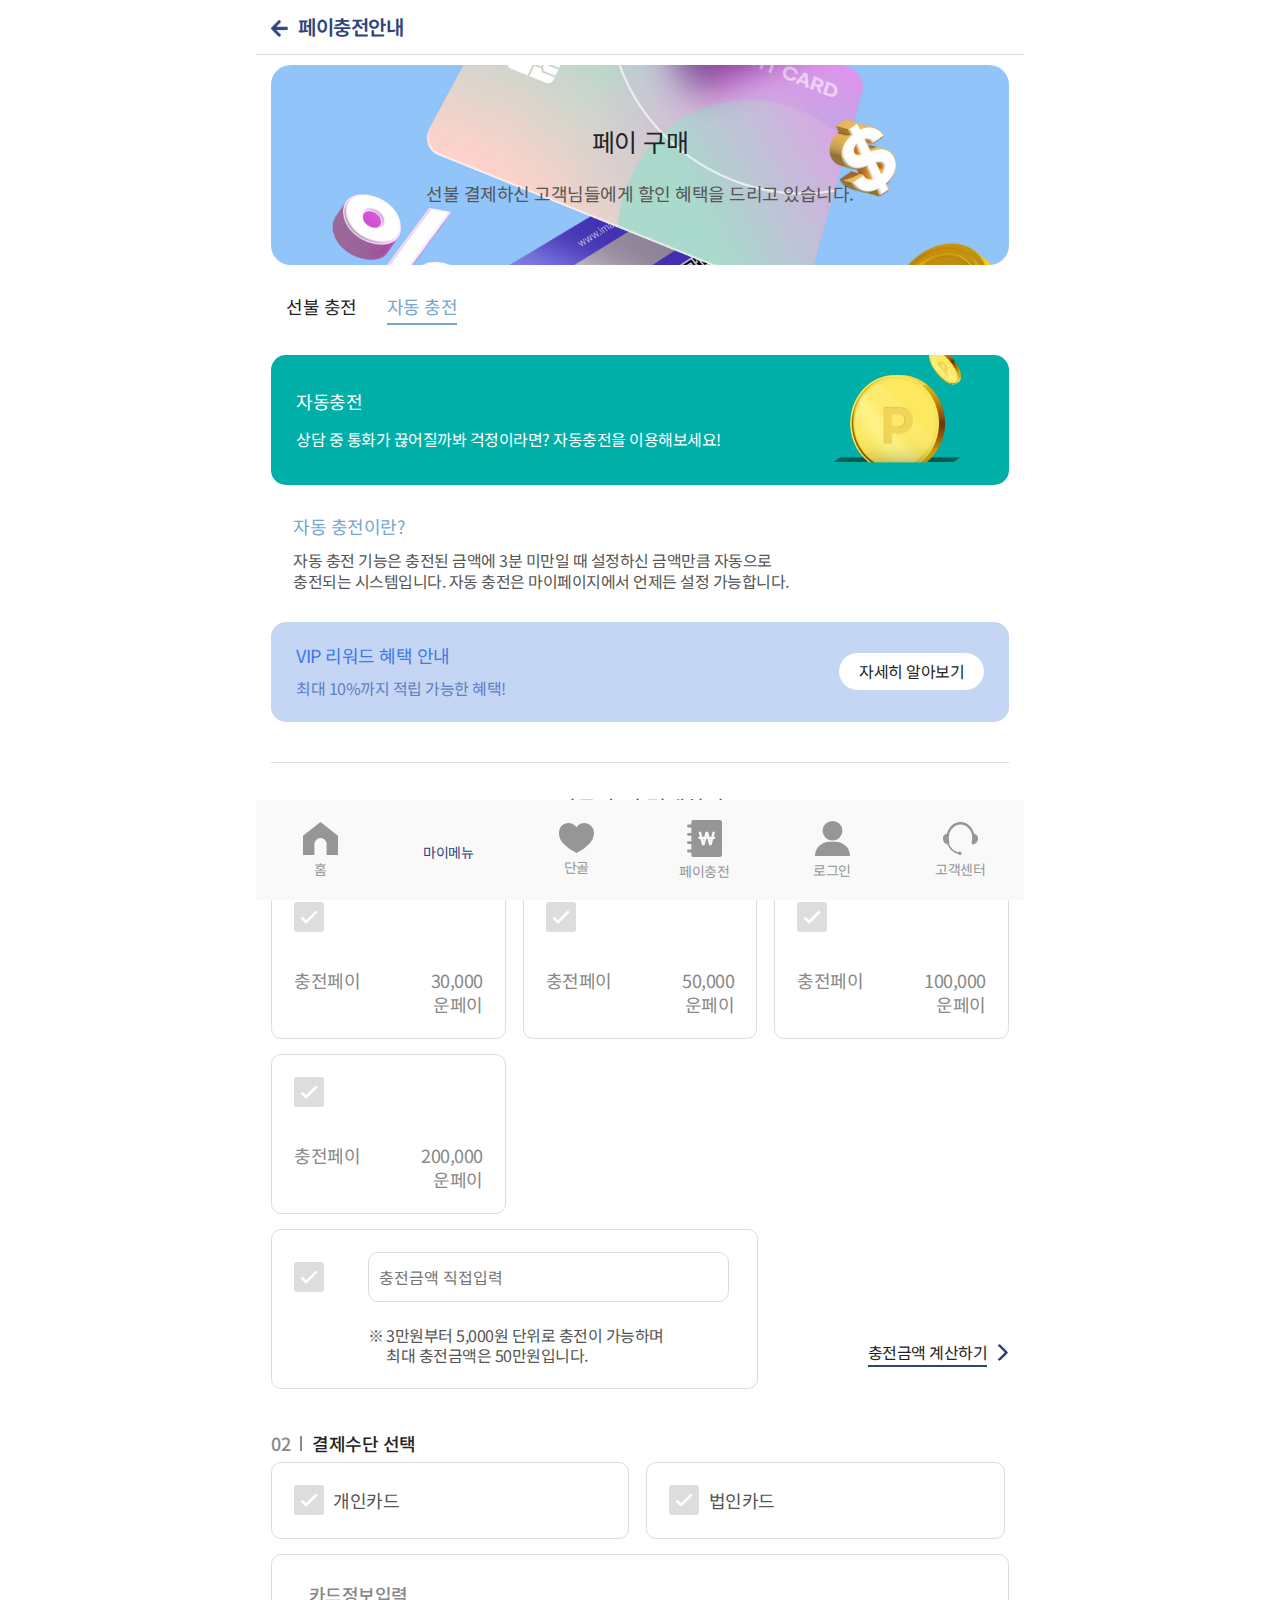
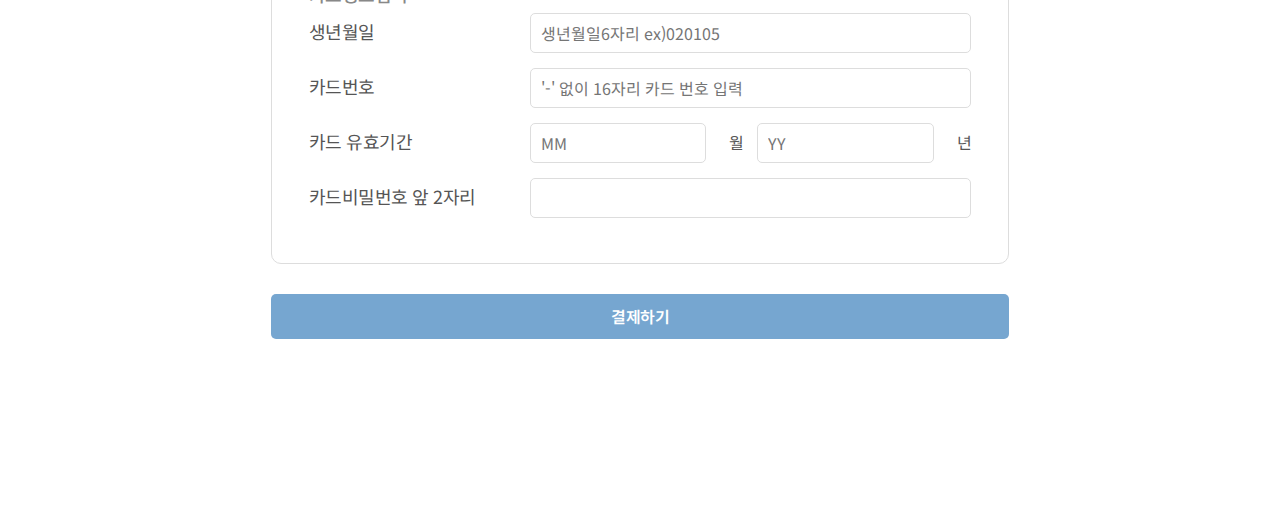
==== commit 817cb5c2: "Update auto_charge.html" ====
--- a/sub/auto_charge.html
+++ b/sub/auto_charge.html
@@ -366,16 +366,16 @@
                         let it_id = $(this).val();
                         //console.log(checkTime+" "+checkPrice+" "+checkBay+" "+it_id);
 
-                        if (it_id !="outitem") {
-                            $(".it_time").text(checkTime);
-                            $(".it_model").text(number_format(checkBay));
-                            $(".it_price").text(number_format(checkPrice));
-                            //$(".it_time").text(checkTime);
-                        }else{
-                            $(".it_time").text('');
-                            $(".it_model").text('');
-                            $(".it_price").text('');
-                        }
+                        // if (it_id !="outitem") {
+                        //     $(".it_time").text(checkTime);
+                        //     $(".it_model").text(number_format(checkBay));
+                        //     $(".it_price").text(number_format(checkPrice));
+                        //     //$(".it_time").text(checkTime);
+                        // }else{
+                        //     $(".it_time").text('');
+                        //     $(".it_model").text('');
+                        //     $(".it_price").text('');
+                        // }
                     }
                 });
 
--- a/css/style.css
+++ b/css/style.css
@@ -1718,7 +1718,7 @@
   padding: 35px 25px;
   background-position: right center;
   background-size: 600px auto;
-  border-radius: 10px;
+  border-radius: 15px;
 }
 #prepayment .auto_banner h3 {
   color: #fff;
@@ -1846,7 +1846,7 @@
   width: 100%;
   padding: 20px 25px;
   align-items: center;
-  border-radius: 20px;
+  border-radius: 15px;
 }
 @media (max-width: 414px) {
   #prepayment .benefits {
@@ -2117,6 +2117,10 @@
 #time_choice .deps01 ul li.active .total_pay {
   color: #fff;
 }
+#time_choice .deps01 ul li.active .pay_area p.txt{
+    color: #fff;
+}
+
 #time_choice .deps01 ul li .pay_area {
   width: 100%;
 }
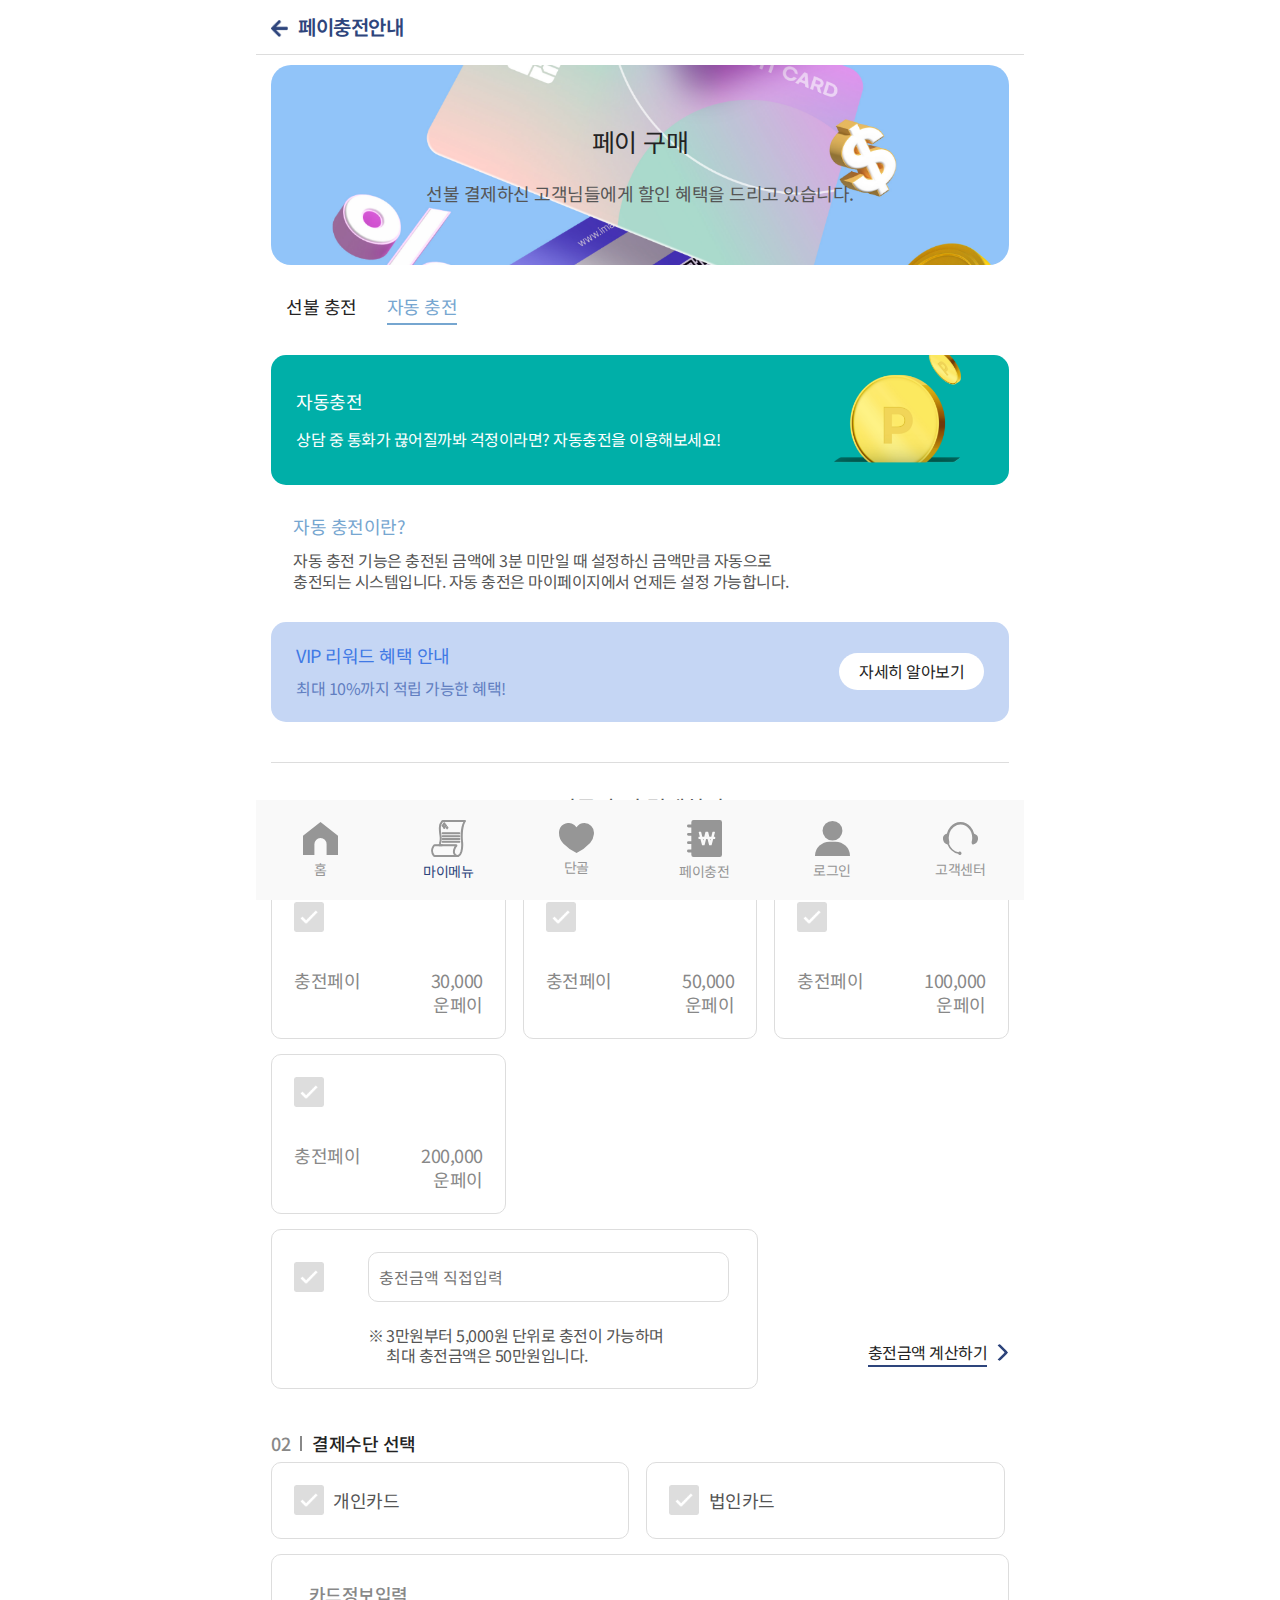
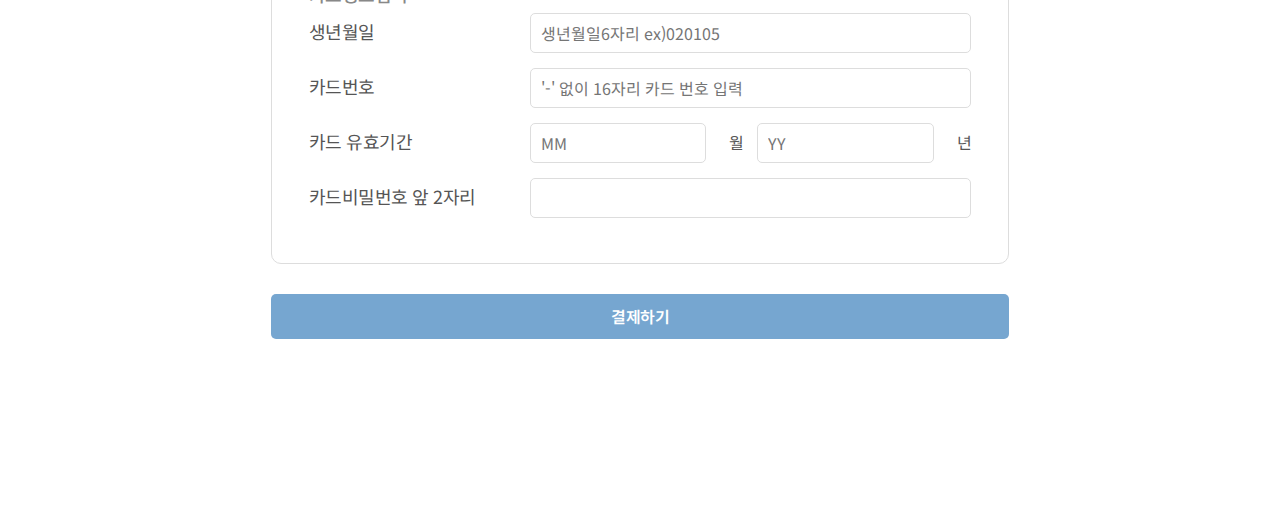
==== commit 7b46436c: "Update auto_charge.html" ====
--- a/sub/auto_charge.html
+++ b/sub/auto_charge.html
@@ -145,12 +145,12 @@
                         <div class="deps02">
                             <h4>02 <i></i> <span>결제수단 선택</span></h4>
                             <ol class="clearfix">
-                                <li class="flex">
+                                <li class="flex pay_layer">
                                     <input id="Credit" name="cardtype" value="개인카드" type="checkbox" class="myCheckbox">
                                     <label for="Credit"></label>
                                     <span>개인카드</span>
                                 </li>
-                                <li class="flex">
+                                <li class="flex pay_layer">
                                     <input id="Account" name="cardtype" value="법인카드"  type="checkbox" class="myCheckbox">
                                     <label for="Account"></label>
                                     <span>법인카드</span>
@@ -379,7 +379,7 @@
                     }
                 });
 
-                $('.pay_layer .myCheckbox').click(function() {
+                $('.pay_layer').click(function() {
                     $(".pay_layer").each(function(){
                         $(this).removeClass('active');
                         $(this).find('input[type=checkbox]').prop('checked',false);
--- a/css/common.css
+++ b/css/common.css
@@ -149,7 +149,7 @@
   display: block;
 }
 .quick-menu ul li.on a img.off {
-  display: none;
+
 }
 .quick-menu ul li.on a p {
   color: #2E457C;
--- a/css/style.css
+++ b/css/style.css
@@ -1695,7 +1695,7 @@
   padding: 35px 25px;
   background-position: right center;
   background-size: 180px auto;
-  border-radius: 10px;
+  border-radius: 15px;
 }
 @media (max-width: 414px) {
   #prepayment .banner {
@@ -1793,7 +1793,7 @@
   width: 100%;
   padding: 20px 25px;
   align-items: center;
-  border-radius: 20px;
+  border-radius: 15px;
   margin: 0 0 20px 0;
 }
 @media (max-width: 414px) {
@@ -2120,7 +2120,9 @@
 #time_choice .deps01 ul li.active .pay_area p.txt{
     color: #fff;
 }
-
+#time_choice .deps01 ul li.active .flex input[type=checkbox] + label{
+  background:url("../img/checkbox_icon_w.png") no-repeat center/30px 30px;
+}
 #time_choice .deps01 ul li .pay_area {
   width: 100%;
 }
@@ -2195,6 +2197,9 @@
 #time_choice .deps02 ol li.active {
   border: solid 6px #2E457C;
   padding: 1.125rem;
+}
+#time_choice .deps02 ol li.active input[type=checkbox] + label{
+  background:url("../img/checkbox_active.png") no-repeat center/30px 30px;
 }
 @media (max-width: 768px) {
   #time_choice .deps02 ol li {
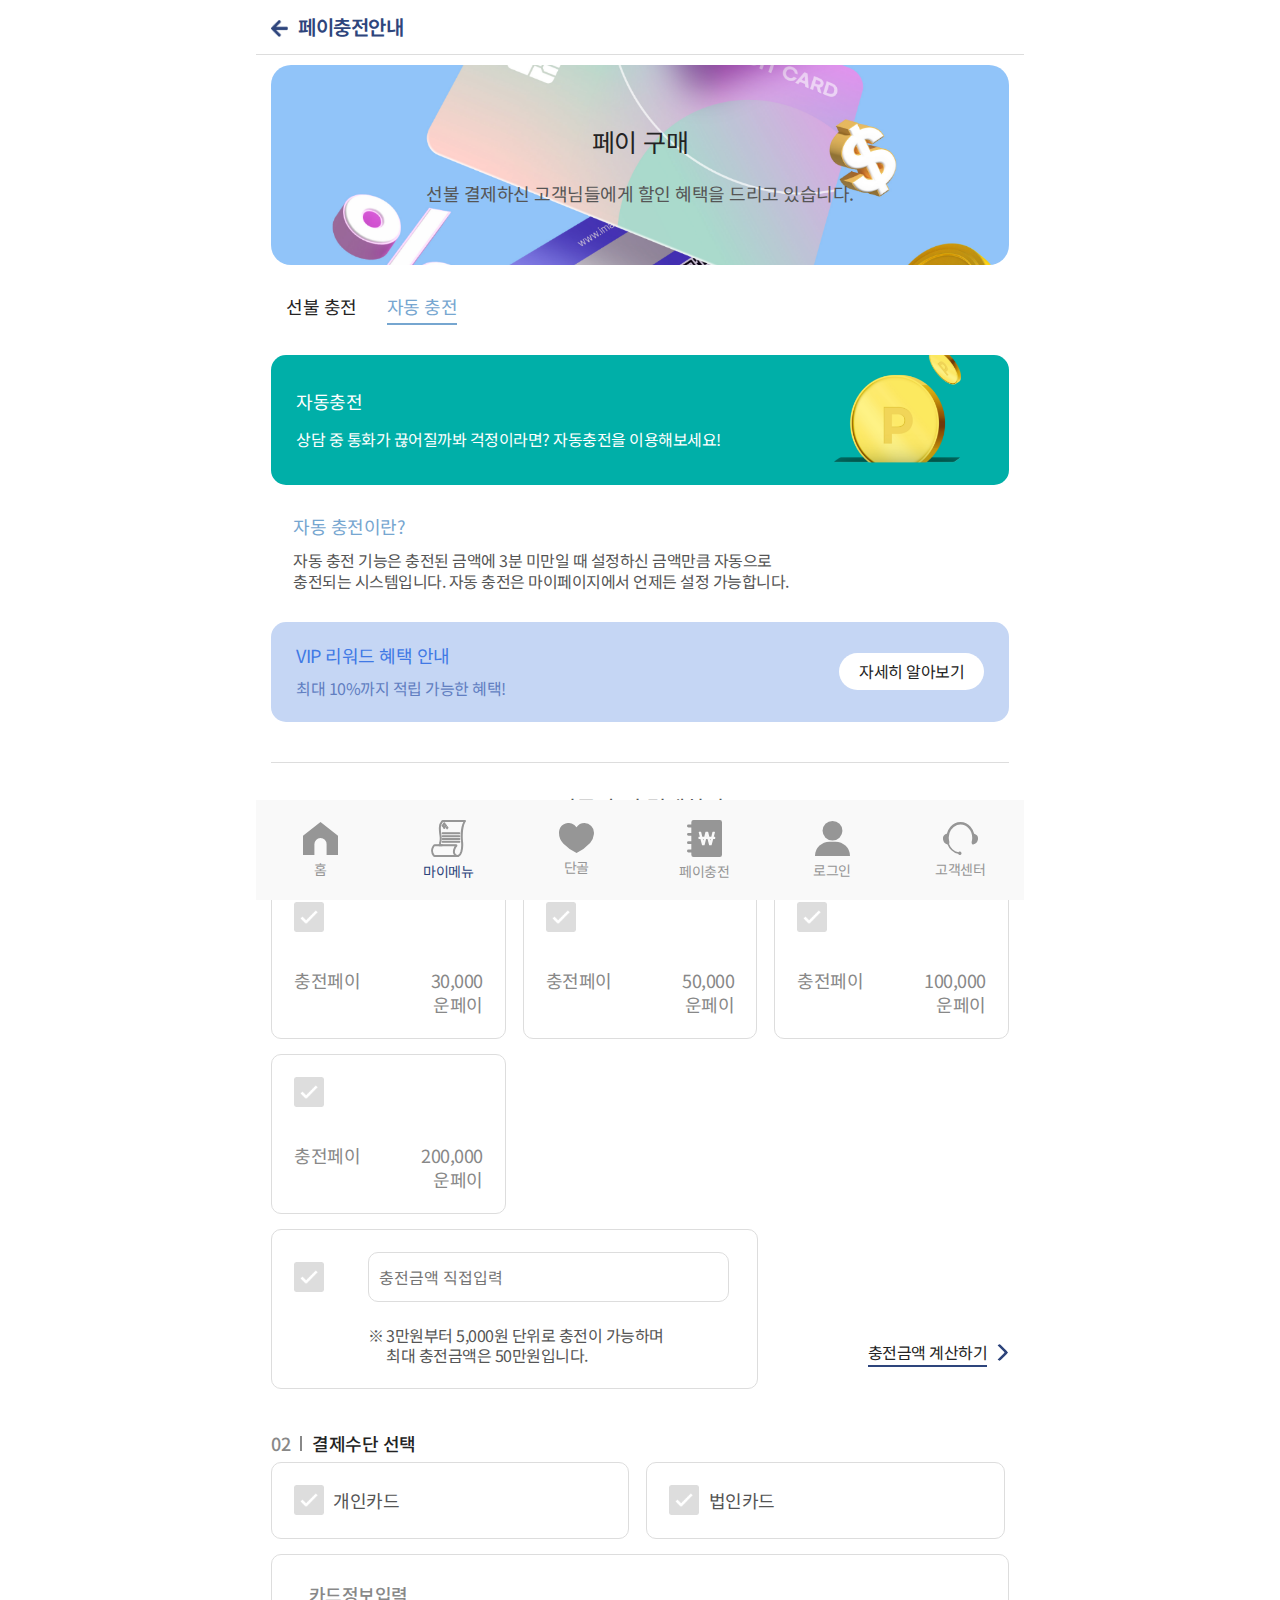
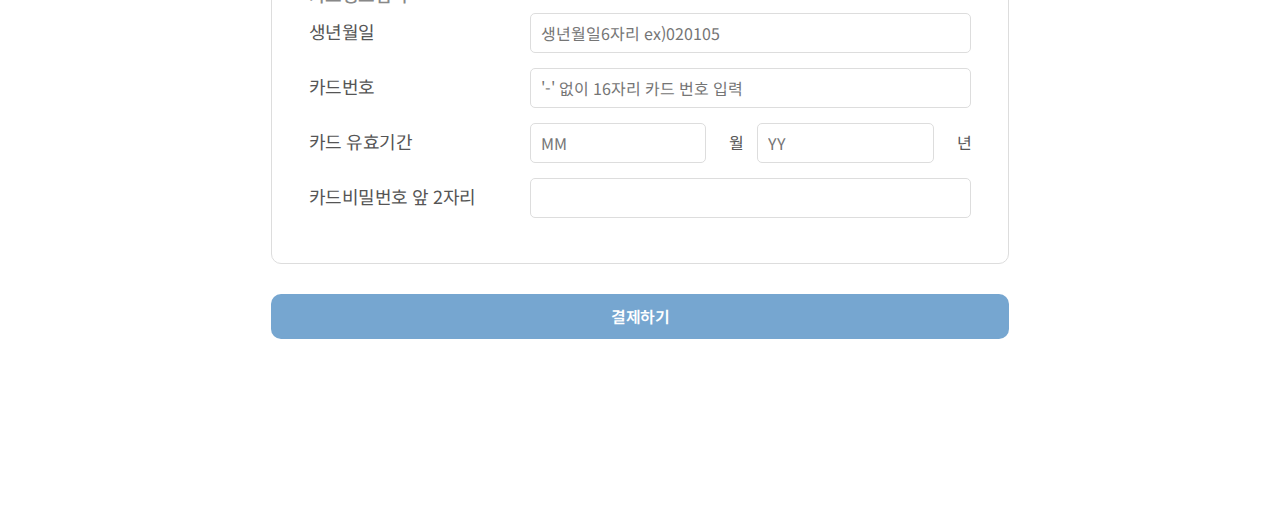
==== commit 1f49d431: "Update auto_charge.html" ====
--- a/sub/auto_charge.html
+++ b/sub/auto_charge.html
@@ -56,7 +56,7 @@
                             <p>최대 10%까지 적립 가능한 혜택!</p>
                         </div>
                         <div class="more_btn">
-                            <a href="../sub/mypage/benefits.html">자세히 알아보기</a>
+                            <a href="../sub/benefits.html">자세히 알아보기</a>
                         </div>
                     </div>
                 </section>
@@ -527,14 +527,14 @@
                         </a>
                     </li>
                     <li class="on" >
-                        <a href="../sub/mypage/mypage.html">
+                        <a href="../sub/mypage.html">
                             <img src="/..img/quick-menu2.svg" alt="" class="on">
                             <img src="../img/quick-menu_off2.svg" alt=""  class="off">
                             <p>마이메뉴</p>
                         </a>
                     </li>
                     <li >
-                        <a href="../sub/mypage/connexion.html">
+                        <a href="../sub/connexion.html">
                             <img src="../img/quick-heart.svg" alt="" class="on">
                             <img src="../img/quick-heart_off.svg" alt=""  class="off">
                             <p>단골</p>
--- a/css/style.css
+++ b/css/style.css
@@ -2388,7 +2388,7 @@
   background: #76A6D0;
   height: 45px;
   line-height: 45px;
-  border-radius: 5px;
+  border-radius: 10px;
   font-weight: 600;
 }
 
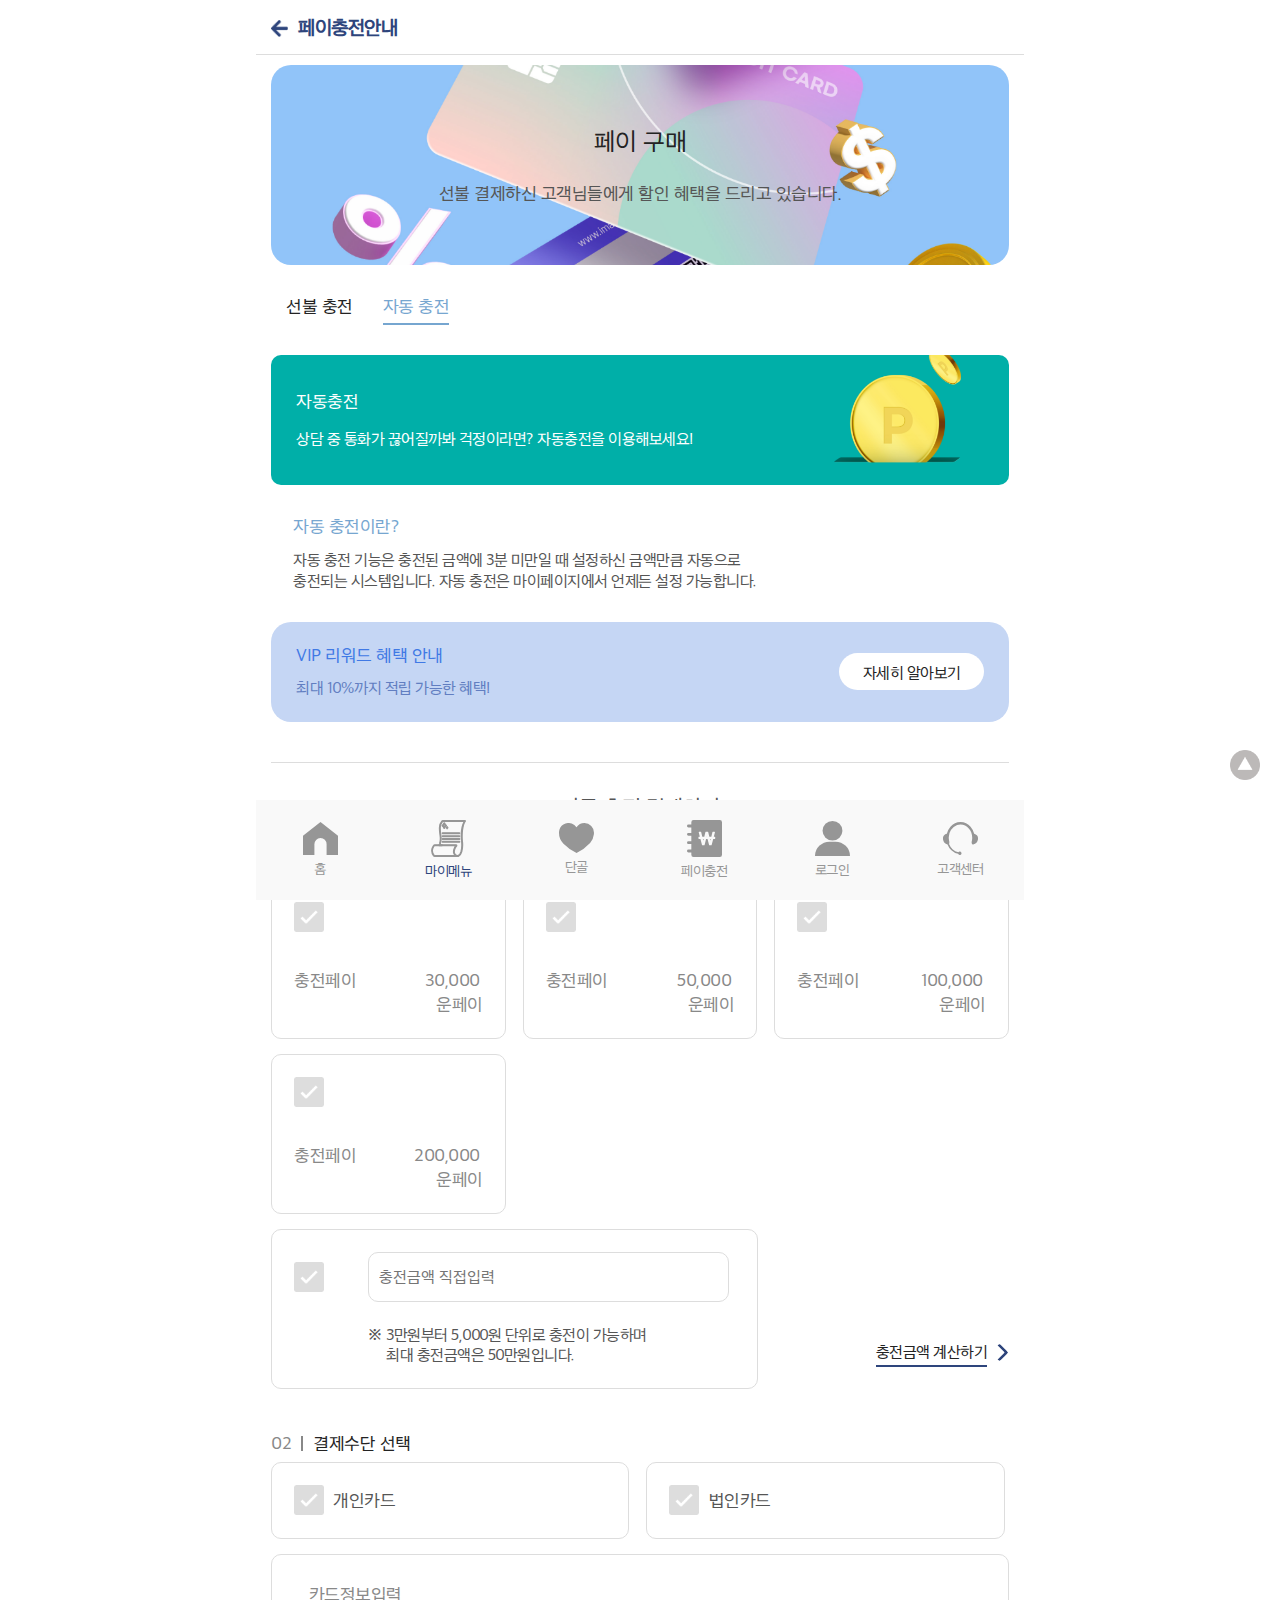
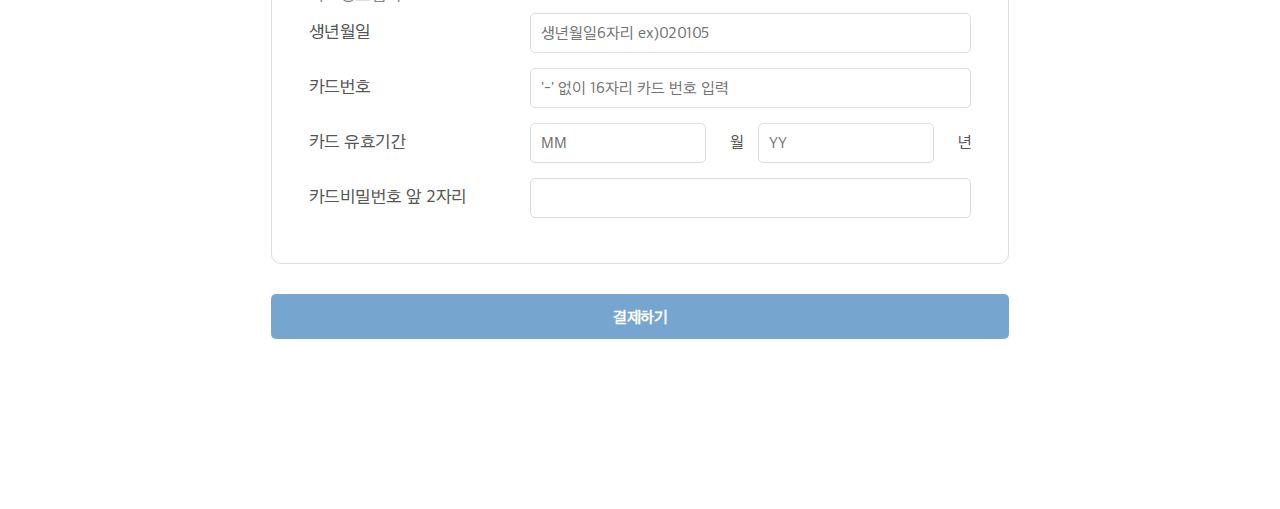
==== commit 858fea9c: "Update auto_charge.html" ====
--- a/sub/auto_charge.html
+++ b/sub/auto_charge.html
@@ -6,7 +6,8 @@
     <title>운톡닷컴 페이충전</title>
     <link rel="preconnect" href="https://fonts.googleapis.com">
     <link rel="preconnect" href="https://fonts.gstatic.com" crossorigin>
-    <link rel="stylesheet" href="https://fonts.googleapis.com/css2?family=Noto+Sans+KR:wght@100;300;400;500;700;900&family=Noto+Sans:ital,wght@0,100;0,200;0,300;0,400;0,500;0,600;0,700;0,800;0,900;1,100&display=swap">
+    <link href="https://fonts.googleapis.com/css2?family=East+Sea+Dokdo&family=Montserrat:ital,wght@0,100..900;1,100..900&family=Noto+Sans:ital,wght@0,100..900;1,100..900&display=swap" rel="stylesheet">
+  
     <link rel="stylesheet" href="../css/mobile_shop.css">
     <link rel="stylesheet" href="../css/reset.css">
     <link rel="stylesheet" href="../css/common.css">
--- a/css/common.css
+++ b/css/common.css
@@ -4,31 +4,31 @@
 
 @font-face {
   font-family: "a100";
-  src: url("/font/appleSD100.woff") format("woff");
+  src: url("../font/appleSD100.woff") format("woff");
 }
 @font-face {
   font-family: "a200";
-  src: url("/font/appleSD200.woff") format("woff");
+  src: url("../font/appleSD200.woff") format("woff");
 }
 @font-face {
   font-family: "appleSD400";
-  src: url("/font/appleSD400.woff") format("woff");
+  src: url("../font/appleSD400.woff") format("woff");
 }
 @font-face {
   font-family: "a500";
-  src: url("/font/appleSD500.woff") format("woff");
+  src: url("../font/appleSD500.woff") format("woff");
 }
 @font-face {
   font-family: "a600";
-  src: url("/font/appleSD600.woff") format("woff");
+  src: url("../font/appleSD600.woff") format("woff");
 }
 @font-face {
   font-family: "a700";
-  src: url("/font/appleSD700.woff") format("woff");
+  src: url("../font/appleSD700.woff") format("woff");
 }
 @font-face {
   font-family: "a800";
-  src: url("/font/appleSD800.woff") format("woff");
+  src: url("../font/appleSD800.woff") format("woff");
 }
 body {
   font-family: "appleSD400", "Noto Sans KR";
--- a/css/style.css
+++ b/css/style.css
@@ -1695,7 +1695,7 @@
   padding: 35px 25px;
   background-position: right center;
   background-size: 180px auto;
-  border-radius: 15px;
+  border-radius: 10px;
 }
 @media (max-width: 414px) {
   #prepayment .banner {
@@ -1718,7 +1718,7 @@
   padding: 35px 25px;
   background-position: right center;
   background-size: 600px auto;
-  border-radius: 15px;
+  border-radius: 10px;
 }
 #prepayment .auto_banner h3 {
   color: #fff;
@@ -1793,7 +1793,7 @@
   width: 100%;
   padding: 20px 25px;
   align-items: center;
-  border-radius: 15px;
+  border-radius: 20px;
   margin: 0 0 20px 0;
 }
 @media (max-width: 414px) {
@@ -1823,7 +1823,7 @@
   border-radius: 20px;
   width: 175px;
   height: 37px;
-  line-height: 36px;
+  line-height: 40px;
   text-align: center;
   background: #fff;
   color: #00AFA8;
@@ -1846,7 +1846,7 @@
   width: 100%;
   padding: 20px 25px;
   align-items: center;
-  border-radius: 15px;
+  border-radius: 20px;
 }
 @media (max-width: 414px) {
   #prepayment .benefits {
@@ -1870,7 +1870,7 @@
   border-radius: 20px;
   width: 175px;
   height: 37px;
-  line-height: 36px;
+  line-height: 40px;
   text-align: center;
   background: #fff;
   color: #76A6D0;
@@ -2117,12 +2117,6 @@
 #time_choice .deps01 ul li.active .total_pay {
   color: #fff;
 }
-#time_choice .deps01 ul li.active .pay_area p.txt{
-    color: #fff;
-}
-#time_choice .deps01 ul li.active .flex input[type=checkbox] + label{
-  background:url("../img/checkbox_icon_w.png") no-repeat center/30px 30px;
-}
 #time_choice .deps01 ul li .pay_area {
   width: 100%;
 }
@@ -2175,7 +2169,7 @@
 }
 #time_choice .deps01 ul li .pay_area p .unpay big {
   font-size: 1.125rem;
-
+  margin: 0 3px 0 0;
 }
 @media (max-width: 768px) {
   #time_choice .deps01 ul li .pay_area .charge_pay {
@@ -2197,9 +2191,6 @@
 #time_choice .deps02 ol li.active {
   border: solid 6px #2E457C;
   padding: 1.125rem;
-}
-#time_choice .deps02 ol li.active input[type=checkbox] + label{
-  background:url("../img/checkbox_active.png") no-repeat center/30px 30px;
 }
 @media (max-width: 768px) {
   #time_choice .deps02 ol li {
@@ -2388,7 +2379,7 @@
   background: #76A6D0;
   height: 45px;
   line-height: 45px;
-  border-radius: 10px;
+  border-radius: 5px;
   font-weight: 600;
 }
 
--- a/css/member.css
+++ b/css/member.css
@@ -242,13 +242,15 @@
   right: 8px;
 }
 #my_menu .flex .right {
-  display: flex;
-  flex-wrap: wrap;
-  flex-direction: column;
-  text-align: right;
-  margin: 23px auto;
-  width: 70%;
-  text-align: center;
+    display: flex;
+    flex-wrap: wrap;
+    flex-direction: column;
+    text-align: right;
+    margin: 23px auto;
+    width: 60%;
+    text-align: right;
+    padding: 0 5% 0 0;
+    justify-content: center;
 }
 #my_menu .flex .right span {
   font-size: 18px;
@@ -268,22 +270,24 @@
 }
 @media (max-width: 430px) {
   #my_menu .flex .right span big {
-    font-size: 36px;
+    font-size: 25px;
+    margin:0;
   }
 }
 #my_menu .flex .right a {
-  width: 120px;
-  color: #2E457C;
-  border: 1px solid #2E457C;
-  height: 27px;
-  line-height: 26px;
-  margin: 10px auto 0;
-  border-radius: 15px;
+    color: #2E457C;
+    display: flex;
+    align-items: center;
+    justify-content: right;
 }
 @media (max-width: 430px) {
   #my_menu .flex .right a {
     width: 90px;
   }
+#my_menu .flex .right a img{
+  width:18px;
+  margin:0 5px 0 0;
+}
 }
 #my_menu .flex .right big {
   font-weight: 700;
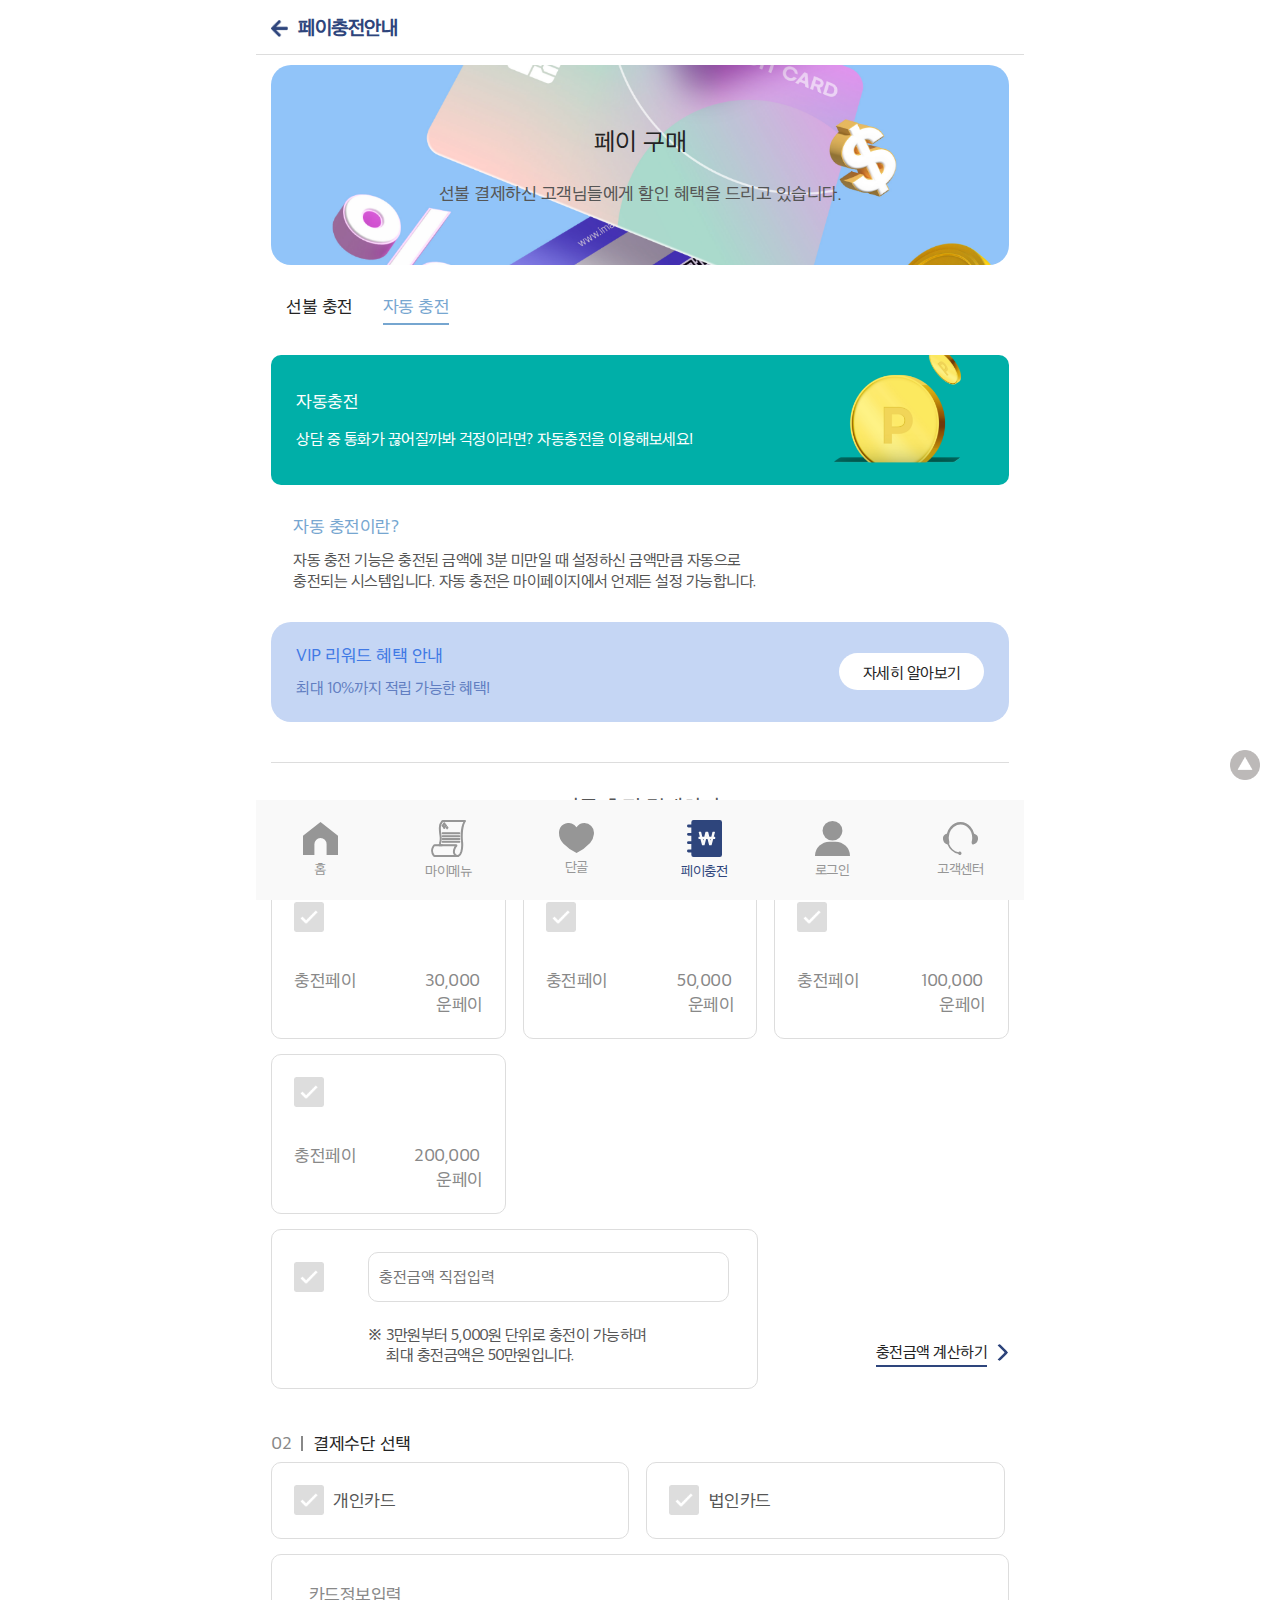
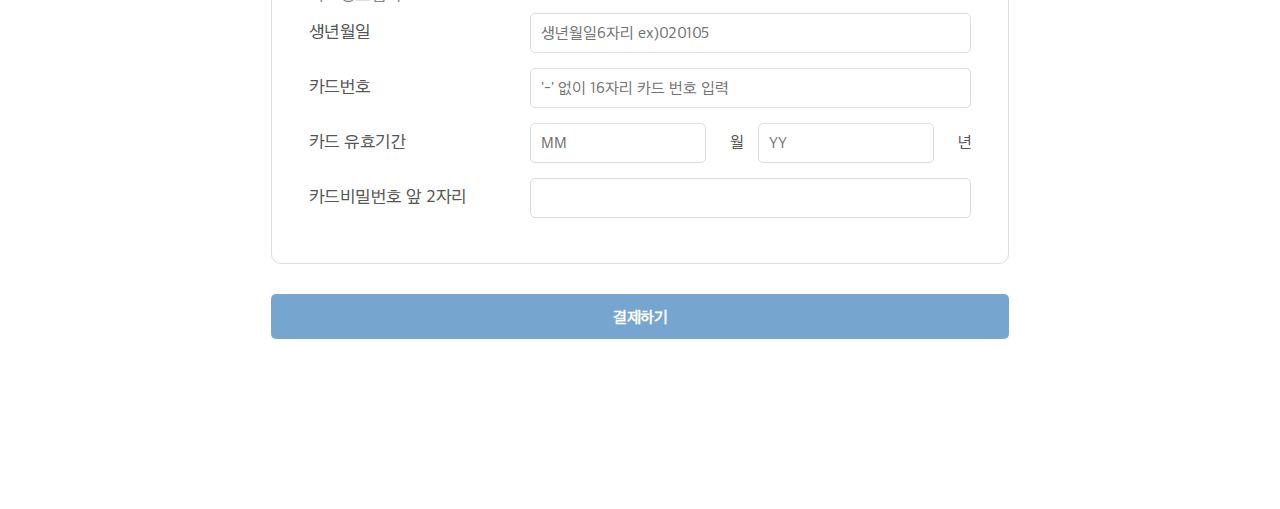
==== commit 5499815c: "Update auto_charge.html" ====
--- a/sub/auto_charge.html
+++ b/sub/auto_charge.html
@@ -518,6 +518,7 @@
                     });
                 });
             </script>
+             <style>.quick-menu ul li.on a img.off{display:none;}</style>
             <article class="quick-menu">
                 <ul>
                     <li>
@@ -527,21 +528,21 @@
                             <p>홈</p>
                         </a>
                     </li>
-                    <li class="on" >
+                    <li class="" >
                         <a href="../sub/mypage.html">
                             <img src="/..img/quick-menu2.svg" alt="" class="on">
                             <img src="../img/quick-menu_off2.svg" alt=""  class="off">
                             <p>마이메뉴</p>
                         </a>
                     </li>
-                    <li >
+                    <li>
                         <a href="../sub/connexion.html">
                             <img src="../img/quick-heart.svg" alt="" class="on">
                             <img src="../img/quick-heart_off.svg" alt=""  class="off">
                             <p>단골</p>
                         </a>
                     </li>
-                    <li>
+                    <li class="on">
                         <a href="../sub/charge.html">
                             <img src="../img/quick-charge.svg" alt="" class="on">
                             <img src="../img/quick-charge_off.svg" alt=""  class="off">
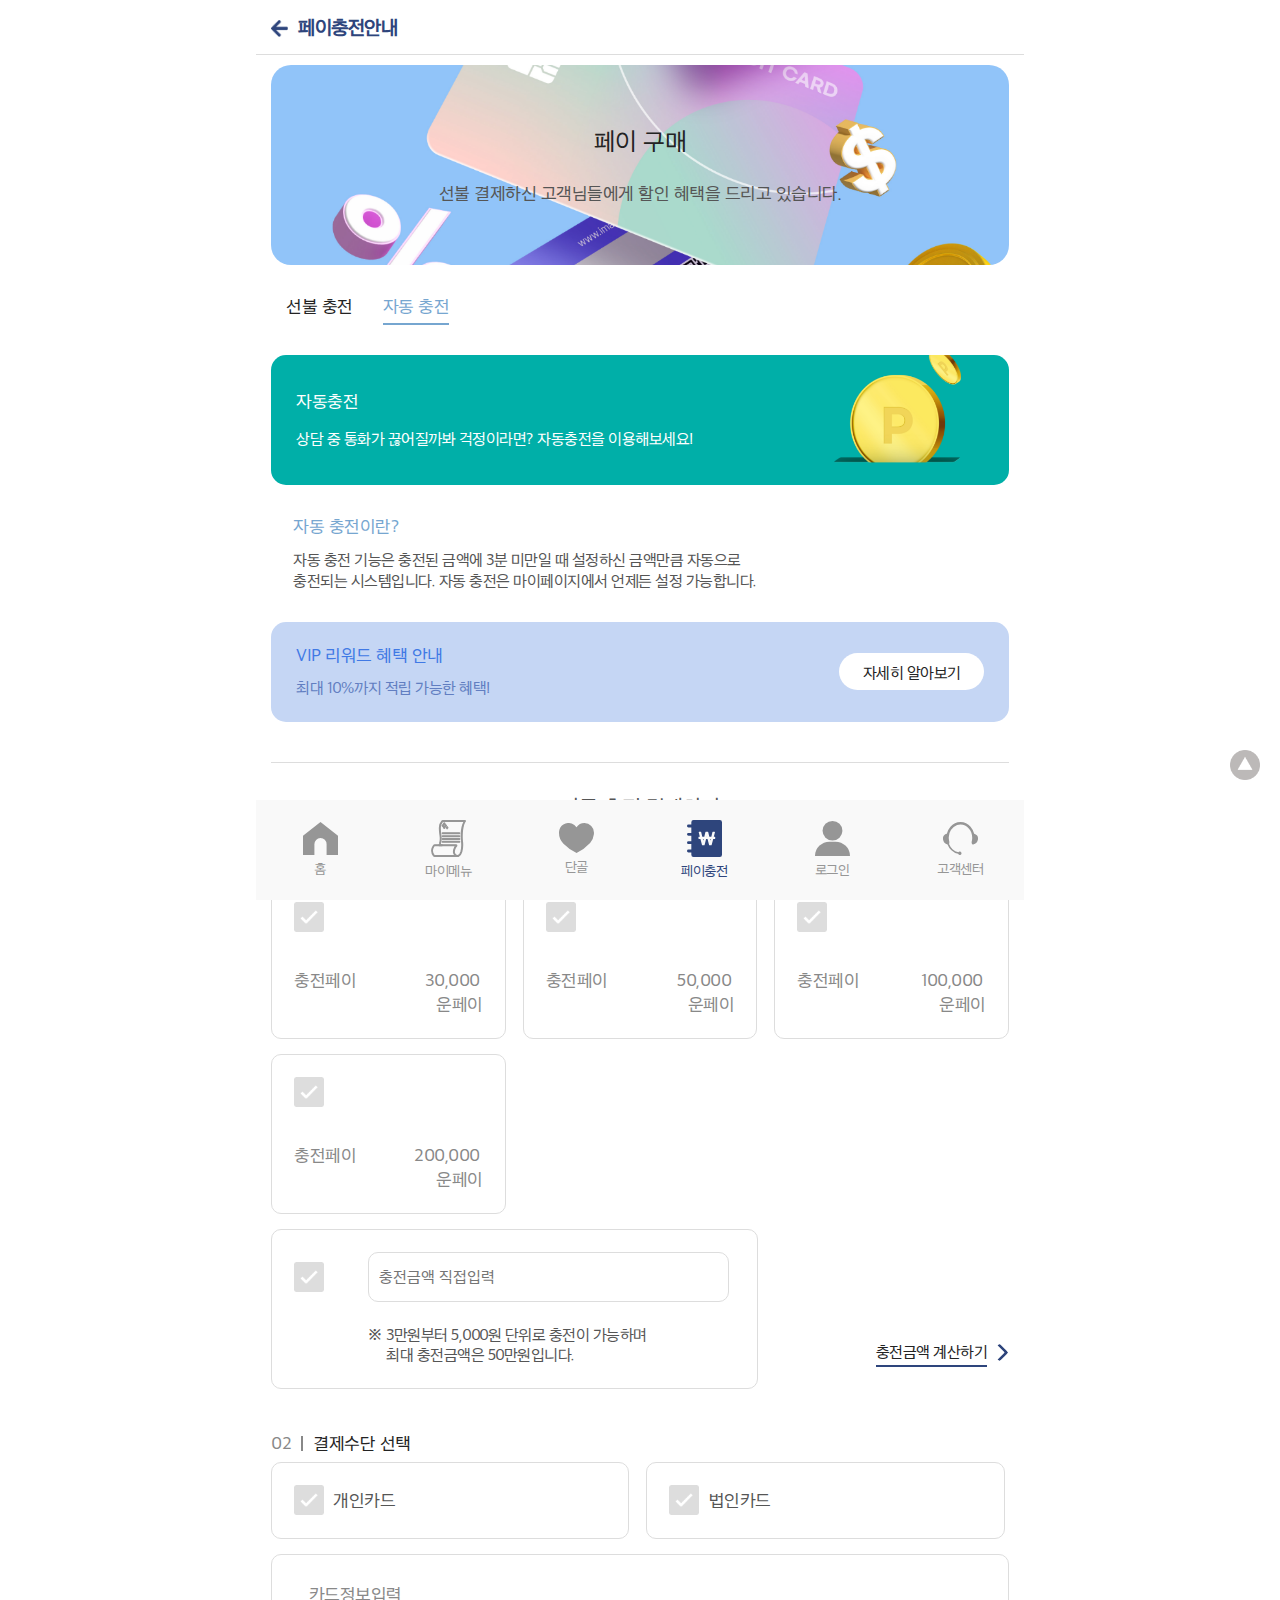
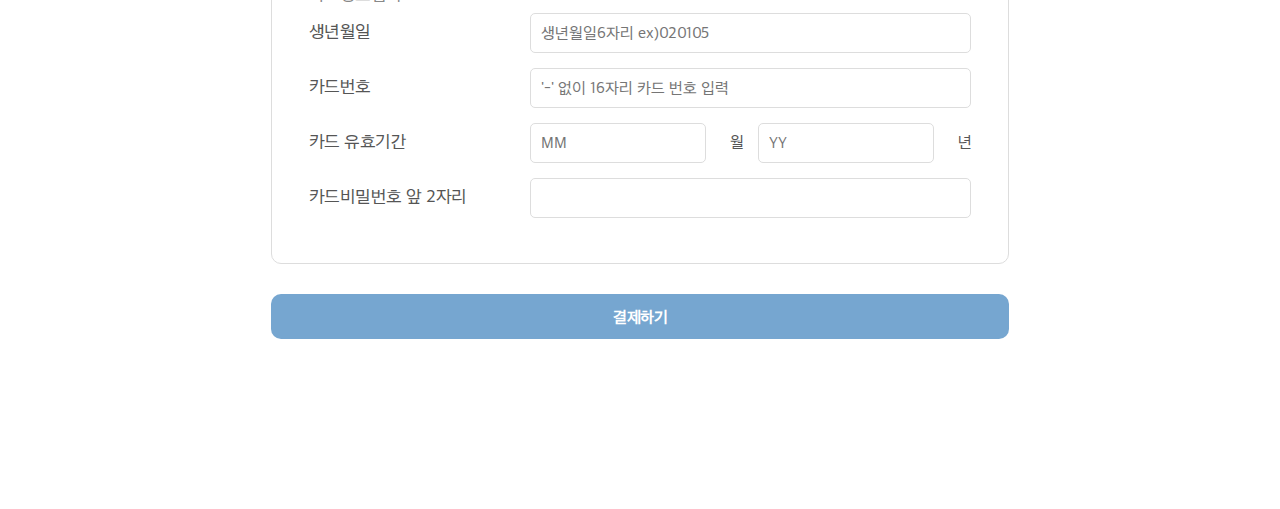
==== commit 34c796c5: "Update auto_charge.html" ====
--- a/sub/auto_charge.html
+++ b/sub/auto_charge.html
@@ -17,7 +17,6 @@
     <link rel="stylesheet" href="https://cdnjs.cloudflare.com/ajax/libs/Swiper/9.4.1/swiper-bundle.min.css">
     <script src="https://cdnjs.cloudflare.com/ajax/libs/jquery/1.12.4/jquery.min.js"></script>
     <script src="https://cdnjs.cloudflare.com/ajax/libs/Swiper/9.4.1/swiper-bundle.min.js"></script>
-    <script src="../js/nav.js"></script>
     <script src="../js/main.js"></script>
 </head>
 <body>
--- a/css/common.css
+++ b/css/common.css
@@ -149,7 +149,7 @@
   display: block;
 }
 .quick-menu ul li.on a img.off {
-
+  display:none;
 }
 .quick-menu ul li.on a p {
   color: #2E457C;
--- a/css/style.css
+++ b/css/style.css
@@ -1695,7 +1695,7 @@
   padding: 35px 25px;
   background-position: right center;
   background-size: 180px auto;
-  border-radius: 10px;
+  border-radius: 15px;
 }
 @media (max-width: 414px) {
   #prepayment .banner {
@@ -1718,7 +1718,7 @@
   padding: 35px 25px;
   background-position: right center;
   background-size: 600px auto;
-  border-radius: 10px;
+  border-radius: 15px;
 }
 #prepayment .auto_banner h3 {
   color: #fff;
@@ -1793,7 +1793,7 @@
   width: 100%;
   padding: 20px 25px;
   align-items: center;
-  border-radius: 20px;
+  border-radius: 15px;
   margin: 0 0 20px 0;
 }
 @media (max-width: 414px) {
@@ -1846,7 +1846,7 @@
   width: 100%;
   padding: 20px 25px;
   align-items: center;
-  border-radius: 20px;
+  border-radius: 15px;
 }
 @media (max-width: 414px) {
   #prepayment .benefits {
@@ -2379,7 +2379,7 @@
   background: #76A6D0;
   height: 45px;
   line-height: 45px;
-  border-radius: 5px;
+  border-radius: 10px;
   font-weight: 600;
 }
 
--- a/css/member.css
+++ b/css/member.css
@@ -266,7 +266,7 @@
   font-size: 40px;
   font-weight: 700;
   color: #E52C2C;
-  margin: 0 10px 0 0;
+  margin: 0 3px 0 0;
 }
 @media (max-width: 430px) {
   #my_menu .flex .right span big {
@@ -288,7 +288,7 @@
   width:18px;
   margin:0 5px 0 0;
 }
-}
+
 #my_menu .flex .right big {
   font-weight: 700;
   color: #2E457C;
